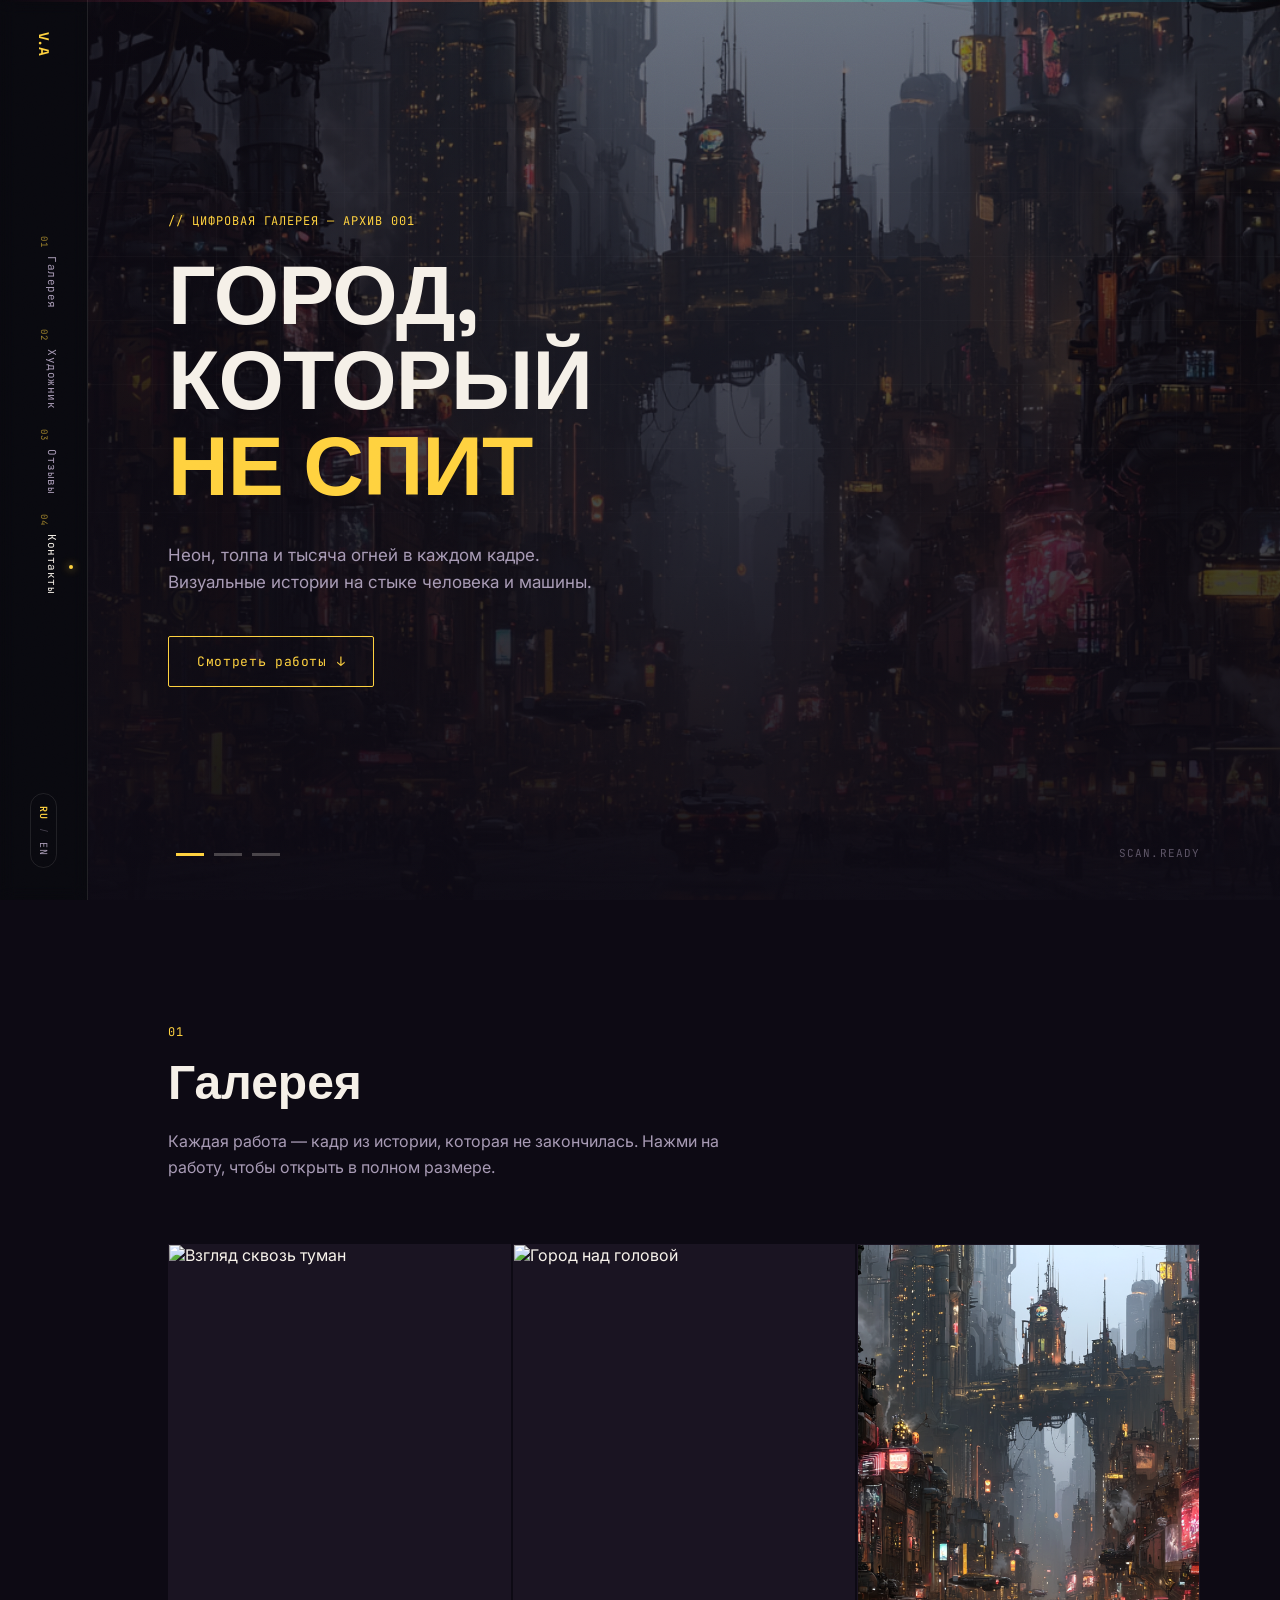
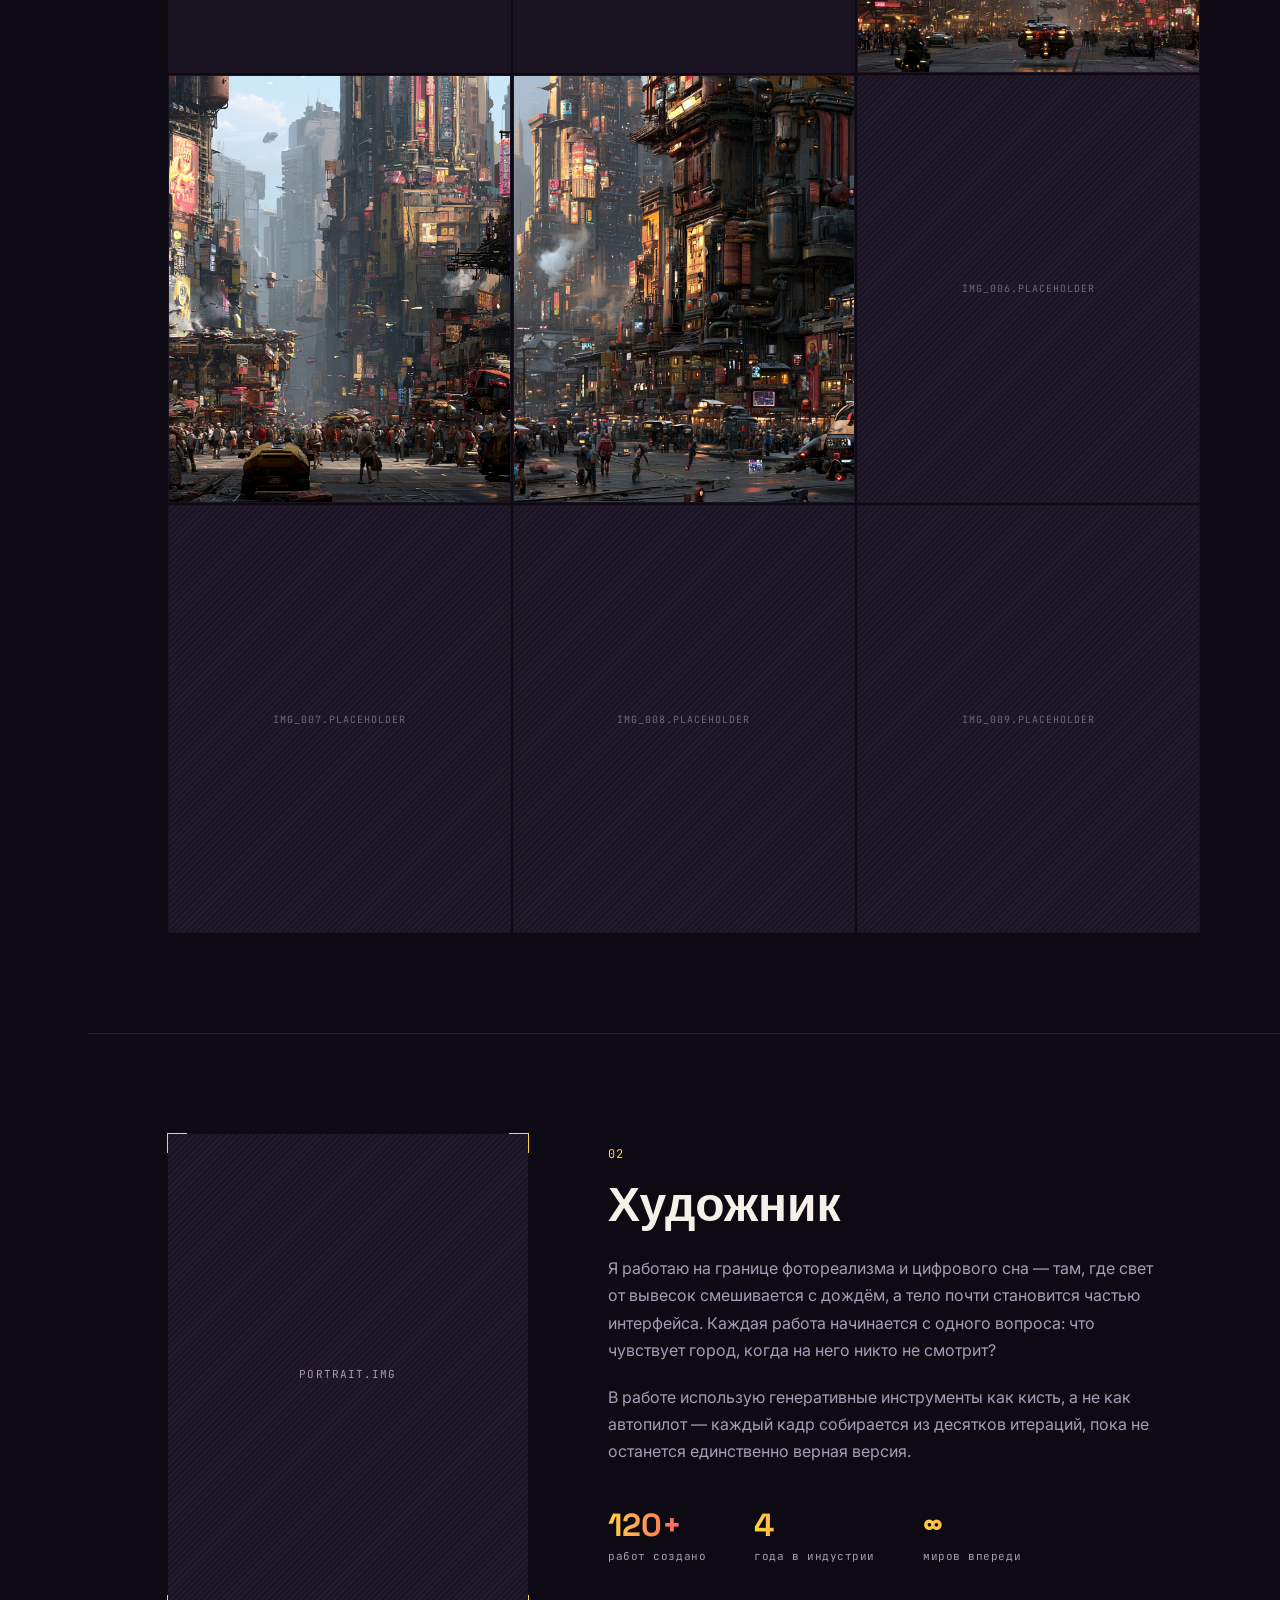
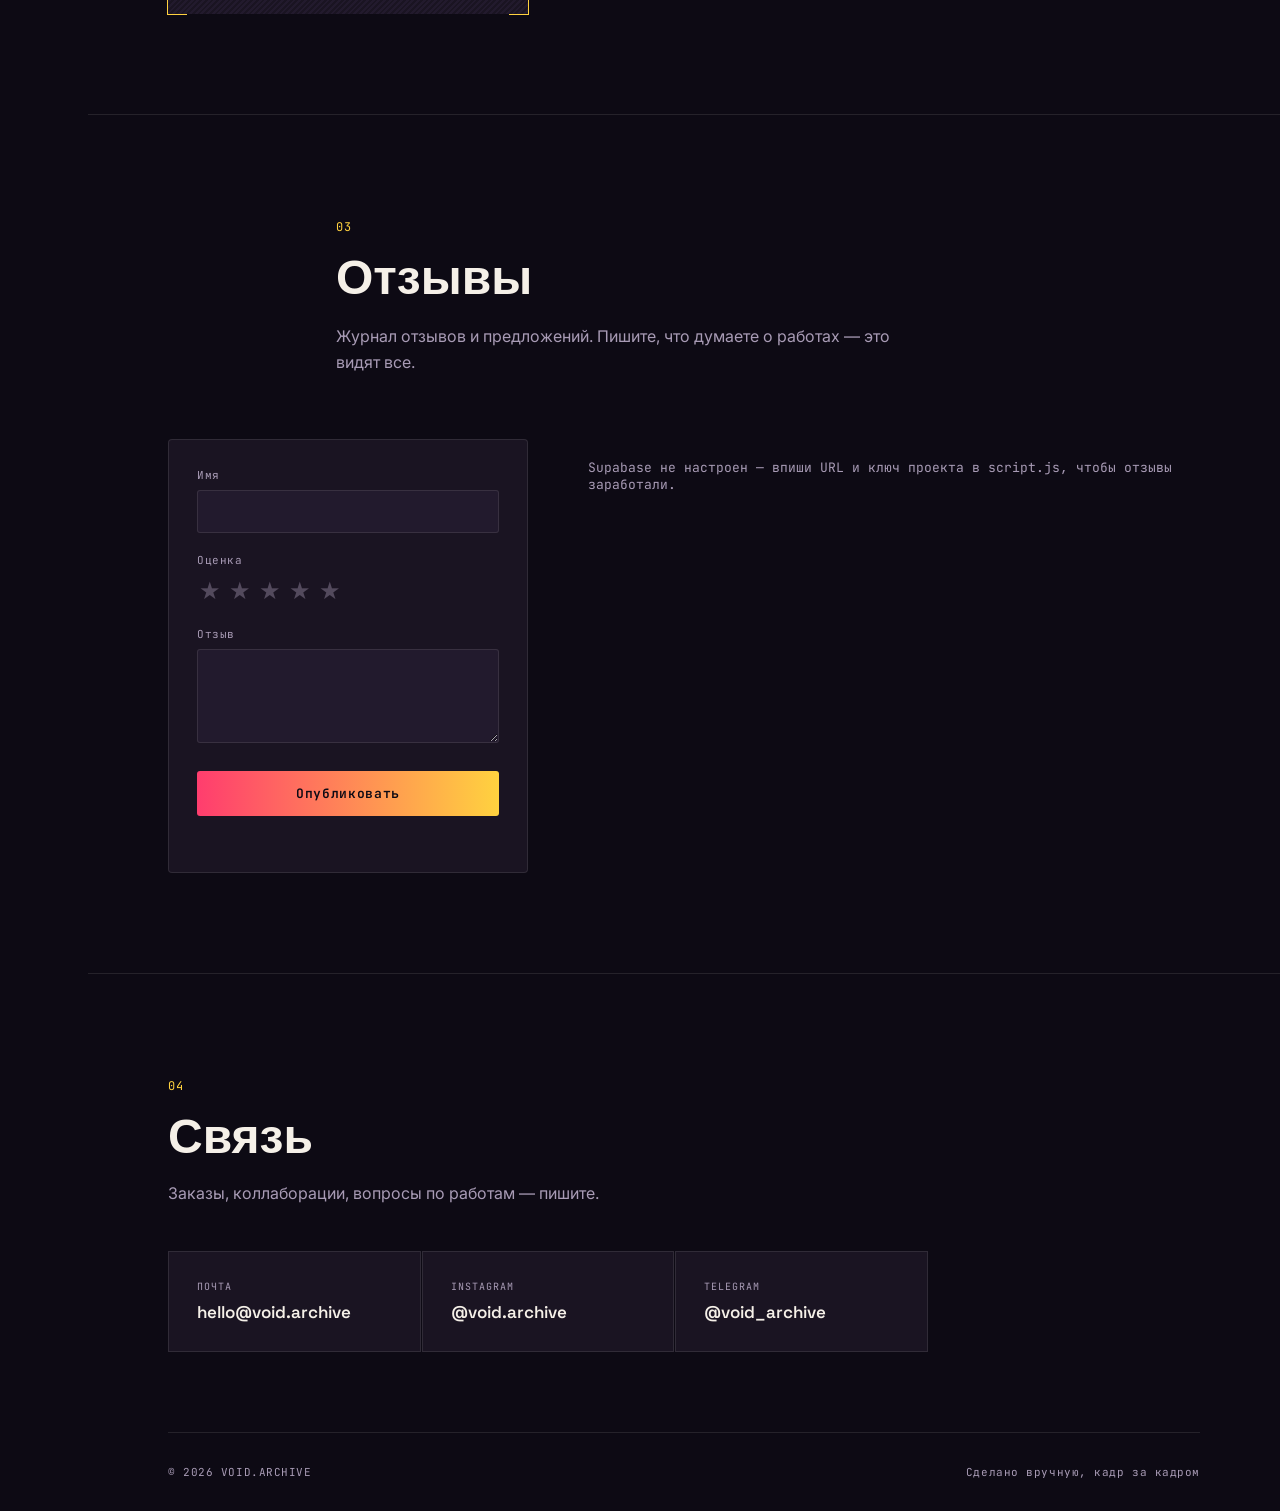
==== index.html @ d9ba0850 "Add files via upload" ====
<!DOCTYPE html>
<html lang="ru">
<head>
<meta charset="UTF-8">
<meta name="viewport" content="width=device-width, initial-scale=1.0">
<title>VOID.ARCHIVE — Цифровая галерея</title>
<link rel="preconnect" href="https://fonts.googleapis.com">
<link rel="preconnect" href="https://fonts.gstatic.com" crossorigin>
<link href="https://fonts.googleapis.com/css2?family=Space+Grotesk:wght@400;500;600;700&family=Inter:wght@400;500&family=JetBrains+Mono:wght@400;500&display=swap" rel="stylesheet">
<link rel="stylesheet" href="style.css">
</head>
<body>

<div class="grain"></div>
<div class="scanline"></div>

<!-- side nav -->
<nav class="side-nav">
  <div class="side-nav__brand">V.A</div>
  <ul class="side-nav__links">
    <li><a href="#gallery" class="active" data-label="01" data-i18n="nav.gallery">Галерея</a></li>
    <li><a href="#about" data-label="02" data-i18n="nav.about">Художник</a></li>
    <li><a href="#reviews" data-label="03" data-i18n="nav.reviews">Отзывы</a></li>
    <li><a href="#contact" data-label="04" data-i18n="nav.contact">Контакты</a></li>
  </ul>
  <button class="lang-switch" id="langSwitch" aria-label="Switch language">
    <span class="lang-switch__opt active" data-lang="ru">RU</span>
    <span class="lang-switch__sep">/</span>
    <span class="lang-switch__opt" data-lang="en">EN</span>
  </button>
</nav>

<!-- HERO -->
<header class="hero" id="top">
  <div class="hero__bg" id="heroBg"></div>
  <div class="hero__grid"></div>
  <div class="hero__content">
    <p class="hero__eyebrow" data-i18n="hero.eyebrow">// ЦИФРОВАЯ ГАЛЕРЕЯ — АРХИВ 001</p>
    <h1 class="hero__title">
      <span data-i18n="hero.title1">ГОРОД,</span>
      <span data-i18n="hero.title2">КОТОРЫЙ</span>
      <span class="accent" data-i18n="hero.title3">НЕ СПИТ</span>
    </h1>
    <p class="hero__sub" data-i18n="hero.sub">Неон, толпа и тысяча огней в каждом кадре.<br>Визуальные истории на стыке человека и машины.</p>
    <a href="#gallery" class="hero__cta"><span data-i18n="hero.cta">Смотреть работы</span> <span class="hero__cta-arrow">↓</span></a>
  </div>
  <div class="hero__dots" id="heroDots"></div>
  <div class="hero__tag">SCAN.READY</div>
</header>

<!-- GALLERY -->
<section class="gallery" id="gallery">
  <div class="section-head">
    <span class="section-head__num">01</span>
    <h2 class="section-head__title" data-i18n="gallery.title">Галерея</h2>
    <p class="section-head__desc" data-i18n="gallery.desc">Каждая работа — кадр из истории, которая не закончилась. Наведи курсор, чтобы считать данные.</p>
  </div>

  <div class="gallery__grid" id="galleryGrid">
    <!-- generated by JS -->
  </div>
</section>

<!-- ABOUT -->
<section class="about" id="about">
  <div class="about__visual">
    <div class="about__frame">
      <div class="about__frame-corner tl"></div>
      <div class="about__frame-corner tr"></div>
      <div class="about__frame-corner bl"></div>
      <div class="about__frame-corner br"></div>
      <img class="about__photo" id="aboutPhoto" src="images/artist.png" alt="Портрет художника" onerror="this.style.display='none'; document.getElementById('aboutPlaceholder').style.display='flex';">
      <div class="about__placeholder" id="aboutPlaceholder">PORTRAIT.IMG</div>
    </div>
  </div>
  <div class="about__content">
    <span class="section-head__num">02</span>
    <h2 class="section-head__title" data-i18n="about.title">Художник</h2>
    <p class="about__text" data-i18n="about.text1">
      Я работаю на границе фотореализма и цифрового сна — там, где свет от вывесок смешивается с дождём,
      а тело почти становится частью интерфейса. Каждая работа начинается с одного вопроса:
      что чувствует город, когда на него никто не смотрит?
    </p>
    <p class="about__text" data-i18n="about.text2">
      В работе использую генеративные инструменты как кисть, а не как автопилот — каждый кадр
      собирается из десятков итераций, пока не останется единственно верная версия.
    </p>
    <div class="about__stats">
      <div class="about__stat">
        <span class="about__stat-num">120+</span>
        <span class="about__stat-label" data-i18n="about.stat1">работ создано</span>
      </div>
      <div class="about__stat">
        <span class="about__stat-num">4</span>
        <span class="about__stat-label" data-i18n="about.stat2">года в индустрии</span>
      </div>
      <div class="about__stat">
        <span class="about__stat-num">∞</span>
        <span class="about__stat-label" data-i18n="about.stat3">миров впереди</span>
      </div>
    </div>
  </div>
</section>

<!-- REVIEWS -->
<section class="reviews" id="reviews">
  <div class="section-head">
    <span class="section-head__num">03</span>
    <h2 class="section-head__title" data-i18n="reviews.title">Отзывы</h2>
    <p class="section-head__desc" data-i18n="reviews.desc">Журнал отзывов и предложений. Пишите, что думаете о работах — это видят все.</p>
  </div>

  <div class="reviews__layout">
    <form class="review-form" id="reviewForm">
      <label class="review-form__label" data-i18n="reviews.nameLabel">Имя</label>
      <input class="review-form__input" type="text" id="reviewName" maxlength="40" required>

      <label class="review-form__label" data-i18n="reviews.ratingLabel">Оценка</label>
      <div class="star-input" id="starInput">
        <button type="button" class="star" data-value="1">★</button>
        <button type="button" class="star" data-value="2">★</button>
        <button type="button" class="star" data-value="3">★</button>
        <button type="button" class="star" data-value="4">★</button>
        <button type="button" class="star" data-value="5">★</button>
      </div>

      <label class="review-form__label" data-i18n="reviews.textLabel">Отзыв</label>
      <textarea class="review-form__input review-form__textarea" id="reviewText" maxlength="500" rows="4" required></textarea>

      <button type="submit" class="review-form__submit" data-i18n="reviews.submit">Опубликовать</button>
      <p class="review-form__status" id="reviewStatus"></p>
    </form>

    <div class="reviews__list" id="reviewsList">
      <p class="reviews__loading" id="reviewsLoading" data-i18n="reviews.loading">Загрузка отзывов...</p>
    </div>
  </div>
</section>

<!-- CONTACT -->
<section class="contact" id="contact">
  <div class="contact__inner">
    <span class="section-head__num">04</span>
    <h2 class="section-head__title" data-i18n="contact.title">Связь</h2>
    <p class="contact__text" data-i18n="contact.desc">Заказы, коллаборации, вопросы по работам — пишите.</p>

    <div class="contact__grid">
      <a href="mailto:hello@void.archive" class="contact__card">
        <span class="contact__card-label" data-i18n="contact.email">Почта</span>
        <span class="contact__card-value">hello@void.archive</span>
      </a>
      <a href="https://instagram.com" target="_blank" class="contact__card">
        <span class="contact__card-label">Instagram</span>
        <span class="contact__card-value">@void.archive</span>
      </a>
      <a href="https://t.me" target="_blank" class="contact__card">
        <span class="contact__card-label">Telegram</span>
        <span class="contact__card-value">@void_archive</span>
      </a>
    </div>
  </div>
  <footer class="footer">
    <span>© 2026 VOID.ARCHIVE</span>
    <span data-i18n="footer.made">Сделано вручную, кадр за кадром</span>
  </footer>
</section>

<script src="https://cdn.jsdelivr.net/npm/@supabase/supabase-js@2/dist/umd/supabase.min.js"></script>
<script src="script.js"></script>
</body>
</html>
---- style.css ----
/* ===== TOKENS ===== */
:root {
  --bg: #0d0a14;
  --surface: #1a1422;
  --surface-2: #221a2d;
  --text: #f5f0e8;
  --text-dim: #a89bb5;
  --accent: #ffd23f;
  --accent-2: #ff3d6e;
  --accent-3: #00e5ff;
  --border: rgba(245, 240, 232, 0.1);
  --font-display: 'Space Grotesk', sans-serif;
  --font-body: 'Inter', sans-serif;
  --font-mono: 'JetBrains Mono', monospace;
}

* { margin: 0; padding: 0; box-sizing: border-box; }

html { scroll-behavior: smooth; }

body {
  background: var(--bg);
  color: var(--text);
  font-family: var(--font-body);
  overflow-x: hidden;
  -webkit-font-smoothing: antialiased;
}

a { color: inherit; text-decoration: none; }

::selection { background: var(--accent); color: var(--bg); }

/* ===== ATMOSPHERE ===== */
.grain {
  position: fixed; inset: 0; pointer-events: none; z-index: 100;
  opacity: 0.04; mix-blend-mode: overlay;
  background-image: url("data:image/svg+xml,%3Csvg xmlns='http://www.w3.org/2000/svg' width='100' height='100'%3E%3Cfilter id='n'%3E%3CfeTurbulence type='fractalNoise' baseFrequency='0.9' numOctaves='2' stitchTiles='stitch'/%3E%3C/filter%3E%3Crect width='100%25' height='100%25' filter='url(%23n)'/%3E%3C/svg%3E");
}

.scanline {
  position: fixed; top: 0; left: 0; width: 100%; height: 2px;
  background: linear-gradient(90deg, transparent, var(--accent-2), var(--accent), var(--accent-3), transparent);
  opacity: 0.3; z-index: 99; pointer-events: none;
  animation: scan 8s linear infinite;
}
@keyframes scan {
  0% { top: -2px; }
  100% { top: 100%; }
}

@media (prefers-reduced-motion: reduce) {
  .scanline { display: none; }
  html { scroll-behavior: auto; }
  * { animation-duration: 0.01ms !important; transition-duration: 0.01ms !important; }
}

/* ===== SIDE NAV ===== */
.side-nav {
  position: fixed; top: 0; left: 0; height: 100vh; width: 88px;
  display: flex; flex-direction: column; align-items: center;
  justify-content: space-between; padding: 32px 0;
  z-index: 50; border-right: 1px solid var(--border);
  background: rgba(8, 9, 12, 0.6); backdrop-filter: blur(8px);
}

.side-nav__brand {
  font-family: var(--font-display); font-weight: 700; font-size: 14px;
  letter-spacing: 0.1em; color: var(--accent);
  writing-mode: vertical-rl;
}

.side-nav__links {
  list-style: none; display: flex; flex-direction: column; gap: 40px;
}

.side-nav__links a {
  display: block; font-family: var(--font-mono); font-size: 11px;
  letter-spacing: 0.05em; color: var(--text-dim);
  writing-mode: vertical-rl; text-orientation: mixed;
  position: relative; padding-left: 16px;
  transition: color 0.3s ease;
}

.side-nav__links a::before {
  content: attr(data-label);
  position: absolute; top: -20px; left: 50%; transform: translateX(-50%);
  font-size: 9px; color: var(--accent); opacity: 0.6;
}

.side-nav__links a:hover,
.side-nav__links a.active {
  color: var(--text);
}

.side-nav__links a.active::after {
  content: ''; position: absolute; right: -14px; top: 50%;
  width: 4px; height: 4px; border-radius: 50%;
  background: var(--accent); box-shadow: 0 0 8px var(--accent);
}

.lang-switch {
  display: flex; align-items: center; gap: 6px;
  background: none; border: 1px solid var(--border); border-radius: 20px;
  padding: 8px 4px; cursor: pointer;
  writing-mode: vertical-rl;
}

.lang-switch__opt {
  font-family: var(--font-mono); font-size: 10px; letter-spacing: 0.05em;
  color: var(--text-dim); padding: 4px 2px; transition: color 0.3s ease;
}

.lang-switch__opt.active { color: var(--accent); font-weight: 600; }

.lang-switch__sep { color: var(--text-dim); opacity: 0.4; font-size: 10px; }

@media (max-width: 768px) {
  .lang-switch {
    position: fixed; top: 16px; right: 16px; z-index: 60;
    writing-mode: horizontal-tb; background: rgba(13,10,20,0.8); backdrop-filter: blur(8px);
    padding: 8px 12px;
  }
}

@media (max-width: 768px) {
  .side-nav { display: none; }
}

/* ===== HERO ===== */
.hero {
  position: relative; min-height: 100vh; margin-left: 88px;
  display: flex; align-items: center; padding: 0 80px;
  overflow: hidden;
}

.hero__bg {
  position: absolute; inset: 0; z-index: -2;
  overflow: hidden;
}

.hero__slide {
  position: absolute; inset: 0;
  background-size: cover; background-position: center;
  opacity: 0; transition: opacity 1.8s ease;
}

.hero__slide.active { opacity: 1; }

.hero__bg::after {
  content: '';
  position: absolute; inset: 0;
  background:
    linear-gradient(180deg, rgba(13,10,20,0.55) 0%, rgba(13,10,20,0.75) 55%, rgba(13,10,20,0.96) 100%),
    linear-gradient(90deg, rgba(13,10,20,0.5) 0%, transparent 45%);
  z-index: 1;
}

.hero__grid {
  position: absolute; inset: 0; z-index: -1; opacity: 0.4;
  background-image:
    linear-gradient(var(--border) 1px, transparent 1px),
    linear-gradient(90deg, var(--border) 1px, transparent 1px);
  background-size: 64px 64px;
  mask-image: linear-gradient(to bottom, transparent, rgba(0,0,0,0.6) 30%, transparent 80%);
}

.hero__content { max-width: 720px; }

.hero__eyebrow {
  font-family: var(--font-mono); font-size: 12px; color: var(--accent);
  letter-spacing: 0.08em; margin-bottom: 24px;
}

.hero__title {
  font-family: var(--font-display); font-weight: 700;
  font-size: clamp(42px, 7vw, 84px); line-height: 1.02;
  letter-spacing: -0.01em; display: flex; flex-direction: column;
  margin-bottom: 32px;
}

.hero__title .accent { color: var(--accent); }

.hero__sub {
  font-size: 17px; color: var(--text-dim); line-height: 1.6;
  margin-bottom: 40px; max-width: 480px;
}

.hero__cta {
  display: inline-flex; align-items: center; gap: 10px;
  font-family: var(--font-mono); font-size: 13px; letter-spacing: 0.05em;
  padding: 16px 28px; border: 1px solid var(--accent); color: var(--accent);
  border-radius: 2px; transition: all 0.35s ease; position: relative; z-index: 5;
}

.hero__cta:hover {
  background: linear-gradient(90deg, var(--accent-2), var(--accent));
  color: var(--bg); border-color: transparent;
  box-shadow: 0 4px 24px rgba(255, 61, 110, 0.35);
}

.hero__cta-arrow { transition: transform 0.3s ease; }
.hero__cta:hover .hero__cta-arrow { transform: translateY(3px); }

.hero__tag {
  position: absolute; bottom: 40px; right: 80px;
  font-family: var(--font-mono); font-size: 11px; color: var(--text-dim);
  letter-spacing: 0.1em; opacity: 0.5;
}

.hero__dots {
  position: absolute; bottom: 44px; left: 88px; z-index: 5;
  display: flex; gap: 10px;
}

.hero__dot {
  width: 28px; height: 3px; background: rgba(245,240,232,0.25);
  border: none; cursor: pointer; transition: background 0.3s ease;
  padding: 0;
}

.hero__dot.active { background: var(--accent); }

@media (max-width: 768px) {
  .hero__dots { left: 24px; }
}

@media (max-width: 768px) {
  .hero { margin-left: 0; padding: 0 24px; }
  .hero__tag { right: 24px; }
}

/* ===== SECTION HEAD (shared) ===== */
.section-head {
  margin-left: 88px; padding: 0 80px; max-width: 760px;
  margin-bottom: 64px;
}

.section-head__num {
  font-family: var(--font-mono); font-size: 12px; color: var(--accent);
  letter-spacing: 0.1em;
}

.section-head__title {
  font-family: var(--font-display); font-weight: 600;
  font-size: clamp(32px, 4vw, 48px); margin: 12px 0 16px;
}

.section-head__desc {
  color: var(--text-dim); font-size: 16px; line-height: 1.6;
}

@media (max-width: 768px) {
  .section-head { margin-left: 0; padding: 0 24px; }
}

/* ===== GALLERY ===== */
.gallery { padding: 120px 0 100px; }

.gallery__grid {
  margin-left: 88px; padding: 0 80px;
  display: grid; grid-template-columns: repeat(3, 1fr); gap: 2px;
}

@media (max-width: 1024px) {
  .gallery__grid { grid-template-columns: repeat(2, 1fr); }
}
@media (max-width: 768px) {
  .gallery__grid { margin-left: 0; padding: 0 24px; grid-template-columns: 1fr; }
}

.work {
  position: relative; aspect-ratio: 4/5; overflow: hidden;
  background: var(--surface); cursor: pointer;
  border: 1px solid transparent;
  transition: border-color 0.4s ease;
}

.work:hover {
  border-color: var(--accent-2);
  box-shadow: 0 0 32px rgba(255, 61, 110, 0.18);
}

.work__img {
  position: absolute; inset: 0; width: 100%; height: 100%;
  object-fit: cover; display: block;
  filter: saturate(0.95) contrast(1.03);
  transition: transform 0.6s ease, filter 0.4s ease;
}

.work:hover .work__img {
  transform: scale(1.04);
  filter: saturate(1.05) contrast(1.05);
}

.work__placeholder {
  position: absolute; inset: 0;
  display: flex; flex-direction: column; align-items: center; justify-content: center;
  gap: 12px;
  background:
    repeating-linear-gradient(135deg, var(--surface) 0 2px, var(--surface-2) 2px 4px);
}

.work__placeholder-icon {
  font-family: var(--font-mono); font-size: 10px; color: var(--text-dim);
  letter-spacing: 0.1em; opacity: 0.6;
}

.work__info {
  position: absolute; left: 0; right: 0; bottom: 0; padding: 20px;
  background: linear-gradient(to top, rgba(8,9,12,0.92), transparent);
  transform: translateY(8px); opacity: 0;
  transition: all 0.4s ease;
}

.work:hover .work__info { transform: translateY(0); opacity: 1; }

.work__title {
  font-family: var(--font-display); font-weight: 600; font-size: 16px;
  margin-bottom: 4px;
}

.work__meta {
  font-family: var(--font-mono); font-size: 10px; color: var(--accent);
  letter-spacing: 0.05em;
}

.work__scan {
  position: absolute; top: 0; left: 0; right: 0; height: 1px;
  background: var(--accent-3); box-shadow: 0 0 12px var(--accent-3);
  transform: translateY(-100%); opacity: 0;
  transition: none;
}

.work:hover .work__scan {
  animation: scanWork 1.4s ease-in-out;
}

@keyframes scanWork {
  0% { transform: translateY(0); opacity: 1; }
  100% { transform: translateY(420px); opacity: 0; }
}

.work__coord {
  position: absolute; top: 14px; right: 14px;
  font-family: var(--font-mono); font-size: 9px; color: var(--text-dim);
  opacity: 0; transition: opacity 0.4s ease; letter-spacing: 0.05em;
}

.work:hover .work__coord { opacity: 0.85; color: var(--accent-3); }

/* ===== ABOUT ===== */
.about {
  margin-left: 88px; padding: 100px 80px;
  display: grid; grid-template-columns: 360px 1fr; gap: 80px;
  align-items: start; border-top: 1px solid var(--border);
}

@media (max-width: 1024px) {
  .about { grid-template-columns: 1fr; gap: 48px; }
}
@media (max-width: 768px) {
  .about { margin-left: 0; padding: 80px 24px; }
}

.about__frame {
  position: relative; aspect-ratio: 3/4;
  background: var(--surface);
}

.about__photo {
  position: absolute; inset: 0; width: 100%; height: 100%;
  object-fit: cover; display: block;
  filter: saturate(1.02) contrast(1.02);
}

.about__placeholder {
  position: absolute; inset: 0;
  display: flex; align-items: center; justify-content: center;
  font-family: var(--font-mono); font-size: 11px; color: var(--text-dim);
  letter-spacing: 0.1em;
  background: repeating-linear-gradient(135deg, var(--surface) 0 2px, var(--surface-2) 2px 4px);
}

.about__frame-corner {
  position: absolute; width: 20px; height: 20px;
  border: 1px solid var(--accent);
}
.about__frame-corner.tl { top: -1px; left: -1px; border-width: 1px 0 0 1px; }
.about__frame-corner.tr { top: -1px; right: -1px; border-width: 1px 1px 0 0; }
.about__frame-corner.bl { bottom: -1px; left: -1px; border-width: 0 0 1px 1px; }
.about__frame-corner.br { bottom: -1px; right: -1px; border-width: 0 1px 1px 0; }

.about__content { padding-top: 8px; }

.about__text {
  color: var(--text-dim); font-size: 16px; line-height: 1.7;
  margin: 20px 0; max-width: 560px;
}

.about__stats {
  display: flex; gap: 48px; margin-top: 40px; flex-wrap: wrap;
}

.about__stat { display: flex; flex-direction: column; gap: 4px; }

.about__stat-num {
  font-family: var(--font-display); font-weight: 700; font-size: 32px;
  background: linear-gradient(90deg, var(--accent), var(--accent-2));
  -webkit-background-clip: text; background-clip: text; color: transparent;
}

.about__stat-label {
  font-family: var(--font-mono); font-size: 11px; color: var(--text-dim);
  letter-spacing: 0.05em;
}

/* ===== REVIEWS ===== */
.reviews {
  margin-left: 88px; padding: 100px 80px;
  border-top: 1px solid var(--border);
}

@media (max-width: 768px) {
  .reviews { margin-left: 0; padding: 80px 24px; }
}

.reviews__layout {
  display: grid; grid-template-columns: 360px 1fr; gap: 60px;
  align-items: start;
}

@media (max-width: 1024px) {
  .reviews__layout { grid-template-columns: 1fr; gap: 40px; }
}

/* form */
.review-form {
  display: flex; flex-direction: column; gap: 8px;
  background: var(--surface); padding: 28px;
  border: 1px solid var(--border); border-radius: 4px;
}

.review-form__label {
  font-family: var(--font-mono); font-size: 11px; color: var(--text-dim);
  letter-spacing: 0.05em; margin-top: 12px;
}

.review-form__label:first-child { margin-top: 0; }

.review-form__input {
  background: var(--surface-2); border: 1px solid var(--border);
  color: var(--text); font-family: var(--font-body); font-size: 14px;
  padding: 12px 14px; border-radius: 3px; outline: none;
  transition: border-color 0.3s ease;
}

.review-form__input:focus { border-color: var(--accent); }

.review-form__textarea { resize: vertical; min-height: 90px; }

.star-input { display: flex; gap: 4px; }

.star {
  background: none; border: none; cursor: pointer;
  font-size: 24px; color: var(--text-dim); opacity: 0.4;
  transition: all 0.2s ease; padding: 2px;
}

.star.filled { color: var(--accent); opacity: 1; }
.star:hover { transform: scale(1.15); }

.review-form__submit {
  margin-top: 20px; padding: 14px 24px;
  background: linear-gradient(90deg, var(--accent-2), var(--accent));
  color: var(--bg); border: none; border-radius: 3px;
  font-family: var(--font-mono); font-size: 13px; letter-spacing: 0.05em;
  font-weight: 600; cursor: pointer; transition: opacity 0.3s ease;
}

.review-form__submit:hover { opacity: 0.88; }
.review-form__submit:disabled { opacity: 0.5; cursor: not-allowed; }

.review-form__status {
  font-family: var(--font-mono); font-size: 12px; color: var(--accent-3);
  min-height: 16px; margin-top: 4px;
}

/* list */
.reviews__list {
  display: flex; flex-direction: column; gap: 1px;
  max-height: 560px; overflow-y: auto;
}

.reviews__loading, .reviews__empty {
  font-family: var(--font-mono); font-size: 13px; color: var(--text-dim);
  padding: 20px 0;
}

.review-card {
  background: var(--surface); padding: 20px 24px;
  border: 1px solid var(--border); border-radius: 3px;
  margin-bottom: 12px;
}

.review-card__head {
  display: flex; justify-content: space-between; align-items: baseline;
  margin-bottom: 8px; gap: 12px; flex-wrap: wrap;
}

.review-card__name {
  font-family: var(--font-display); font-weight: 600; font-size: 15px;
}

.review-card__stars { color: var(--accent); font-size: 13px; letter-spacing: 1px; }

.review-card__date {
  font-family: var(--font-mono); font-size: 10px; color: var(--text-dim);
}

.review-card__text {
  color: var(--text-dim); font-size: 14px; line-height: 1.6;
}

/* ===== CONTACT ===== */
.contact {
  margin-left: 88px; padding: 100px 80px 0;
  border-top: 1px solid var(--border);
}

@media (max-width: 768px) {
  .contact { margin-left: 0; padding: 80px 24px 0; }
}

.contact__inner { max-width: 760px; }

.contact__text {
  color: var(--text-dim); font-size: 16px; margin: 16px 0 48px;
}

.contact__grid {
  display: grid; grid-template-columns: repeat(3, 1fr); gap: 1px;
  margin-bottom: 80px;
}

@media (max-width: 768px) {
  .contact__grid { grid-template-columns: 1fr; }
}

.contact__card {
  background: var(--surface); padding: 28px;
  display: flex; flex-direction: column; gap: 8px;
  border: 1px solid var(--border);
  transition: all 0.3s ease;
}

.contact__card:hover {
  background: var(--surface-2); border-color: var(--accent);
}

.contact__card-label {
  font-family: var(--font-mono); font-size: 10px; color: var(--text-dim);
  letter-spacing: 0.1em; text-transform: uppercase;
}

.contact__card-value {
  font-family: var(--font-display); font-weight: 600; font-size: 17px;
}

.footer {
  display: flex; justify-content: space-between; padding: 32px 0;
  border-top: 1px solid var(--border);
  font-family: var(--font-mono); font-size: 11px; color: var(--text-dim);
  letter-spacing: 0.05em;
}

@media (max-width: 768px) {
  .footer { flex-direction: column; gap: 8px; }
}

.work[role="button"] { cursor: zoom-in; }
.work[role="button"]:focus-visible { outline: 2px solid var(--accent-3); outline-offset: 3px; }

/* ===== LIGHTBOX ===== */
.lightbox {
  position: fixed; inset: 0; z-index: 200;
  background: rgba(8, 6, 12, 0.96);
  display: flex; align-items: center; justify-content: center;
  opacity: 0; visibility: hidden;
  transition: opacity 0.3s ease;
}

.lightbox.open { opacity: 1; visibility: visible; }

.lightbox__stage {
  max-width: 88vw; max-height: 86vh;
  display: flex; flex-direction: column; align-items: center; gap: 16px;
}

.lightbox__img {
  max-width: 88vw; max-height: 76vh; object-fit: contain;
  border: 1px solid var(--border);
  box-shadow: 0 20px 60px rgba(0,0,0,0.5);
}

.lightbox__caption {
  display: flex; flex-direction: column; align-items: center; gap: 4px;
  text-align: center;
}

.lightbox__title {
  font-family: var(--font-display); font-weight: 600; font-size: 17px; color: var(--text);
}

.lightbox__meta {
  font-family: var(--font-mono); font-size: 11px; color: var(--accent);
  letter-spacing: 0.05em;
}

.lightbox__close {
  position: absolute; top: 24px; right: 28px;
  background: none; border: 1px solid var(--border); color: var(--text);
  width: 40px; height: 40px; border-radius: 50%; font-size: 16px;
  cursor: pointer; transition: all 0.3s ease; z-index: 5;
}

.lightbox__close:hover { border-color: var(--accent-2); color: var(--accent-2); }

.lightbox__nav {
  position: absolute; top: 50%; transform: translateY(-50%);
  background: none; border: 1px solid var(--border); color: var(--text);
  width: 48px; height: 48px; border-radius: 50%; font-size: 18px;
  cursor: pointer; transition: all 0.3s ease; z-index: 5;
}

.lightbox__nav:hover { border-color: var(--accent); color: var(--accent); }
.lightbox__nav--prev { left: 24px; }
.lightbox__nav--next { right: 24px; }

@media (max-width: 768px) {
  .lightbox__close { top: 14px; right: 14px; width: 36px; height: 36px; }
  .lightbox__nav { width: 40px; height: 40px; }
  .lightbox__nav--prev { left: 8px; }
  .lightbox__nav--next { right: 8px; }
}

/* focus visibility */
a:focus-visible {
  outline: 2px solid var(--accent); outline-offset: 2px;
}
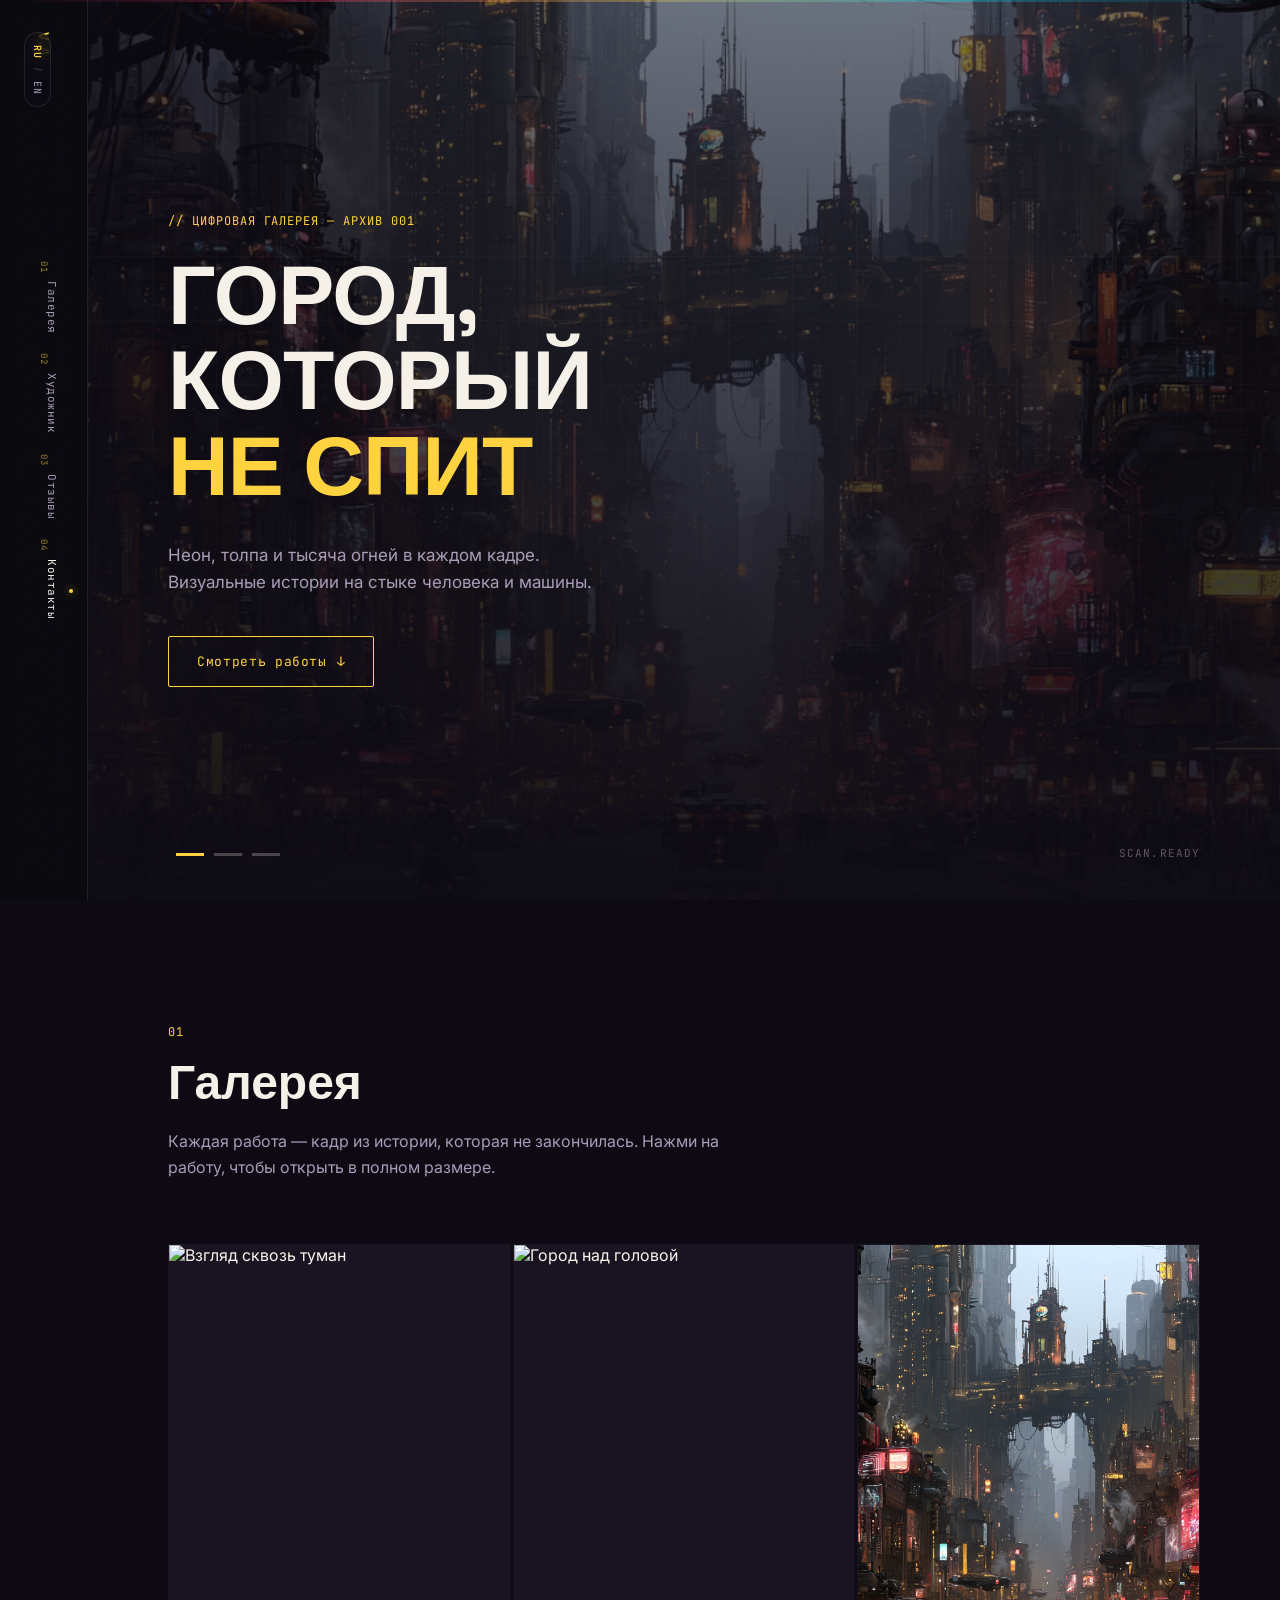
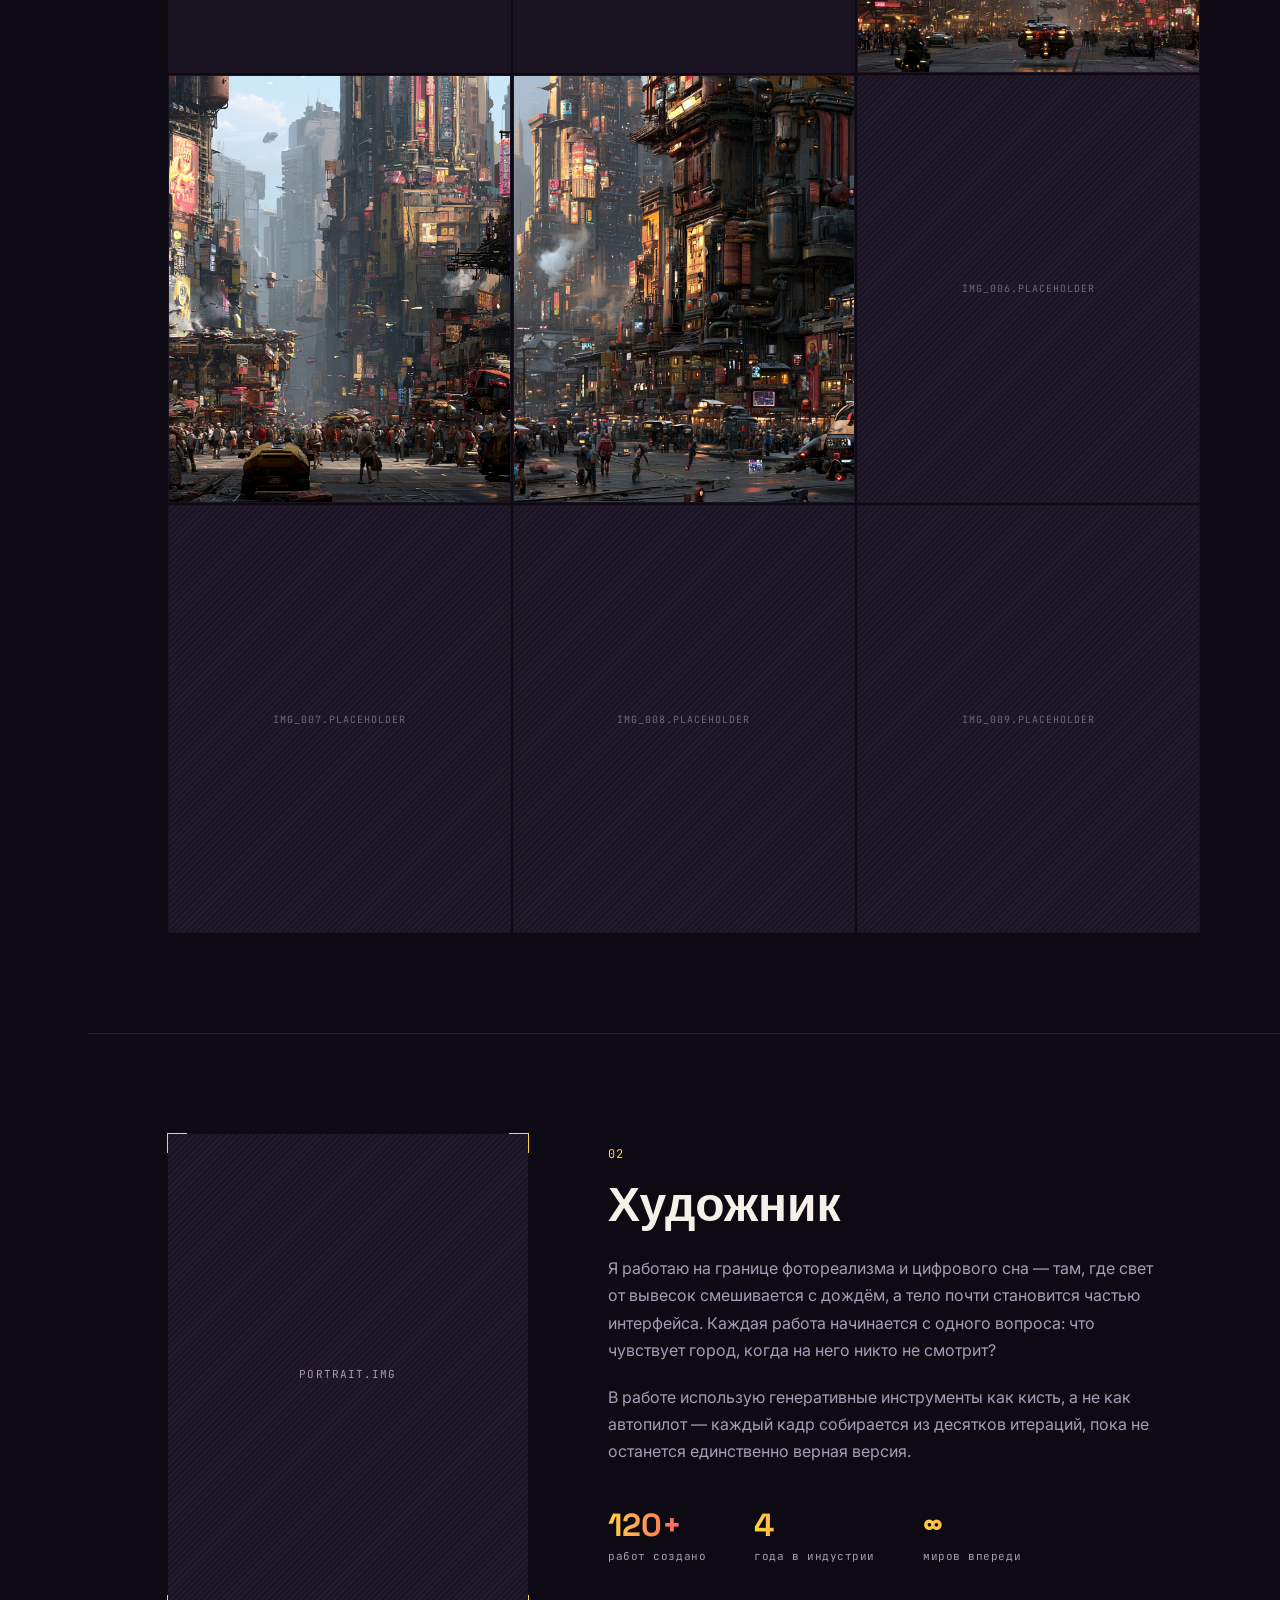
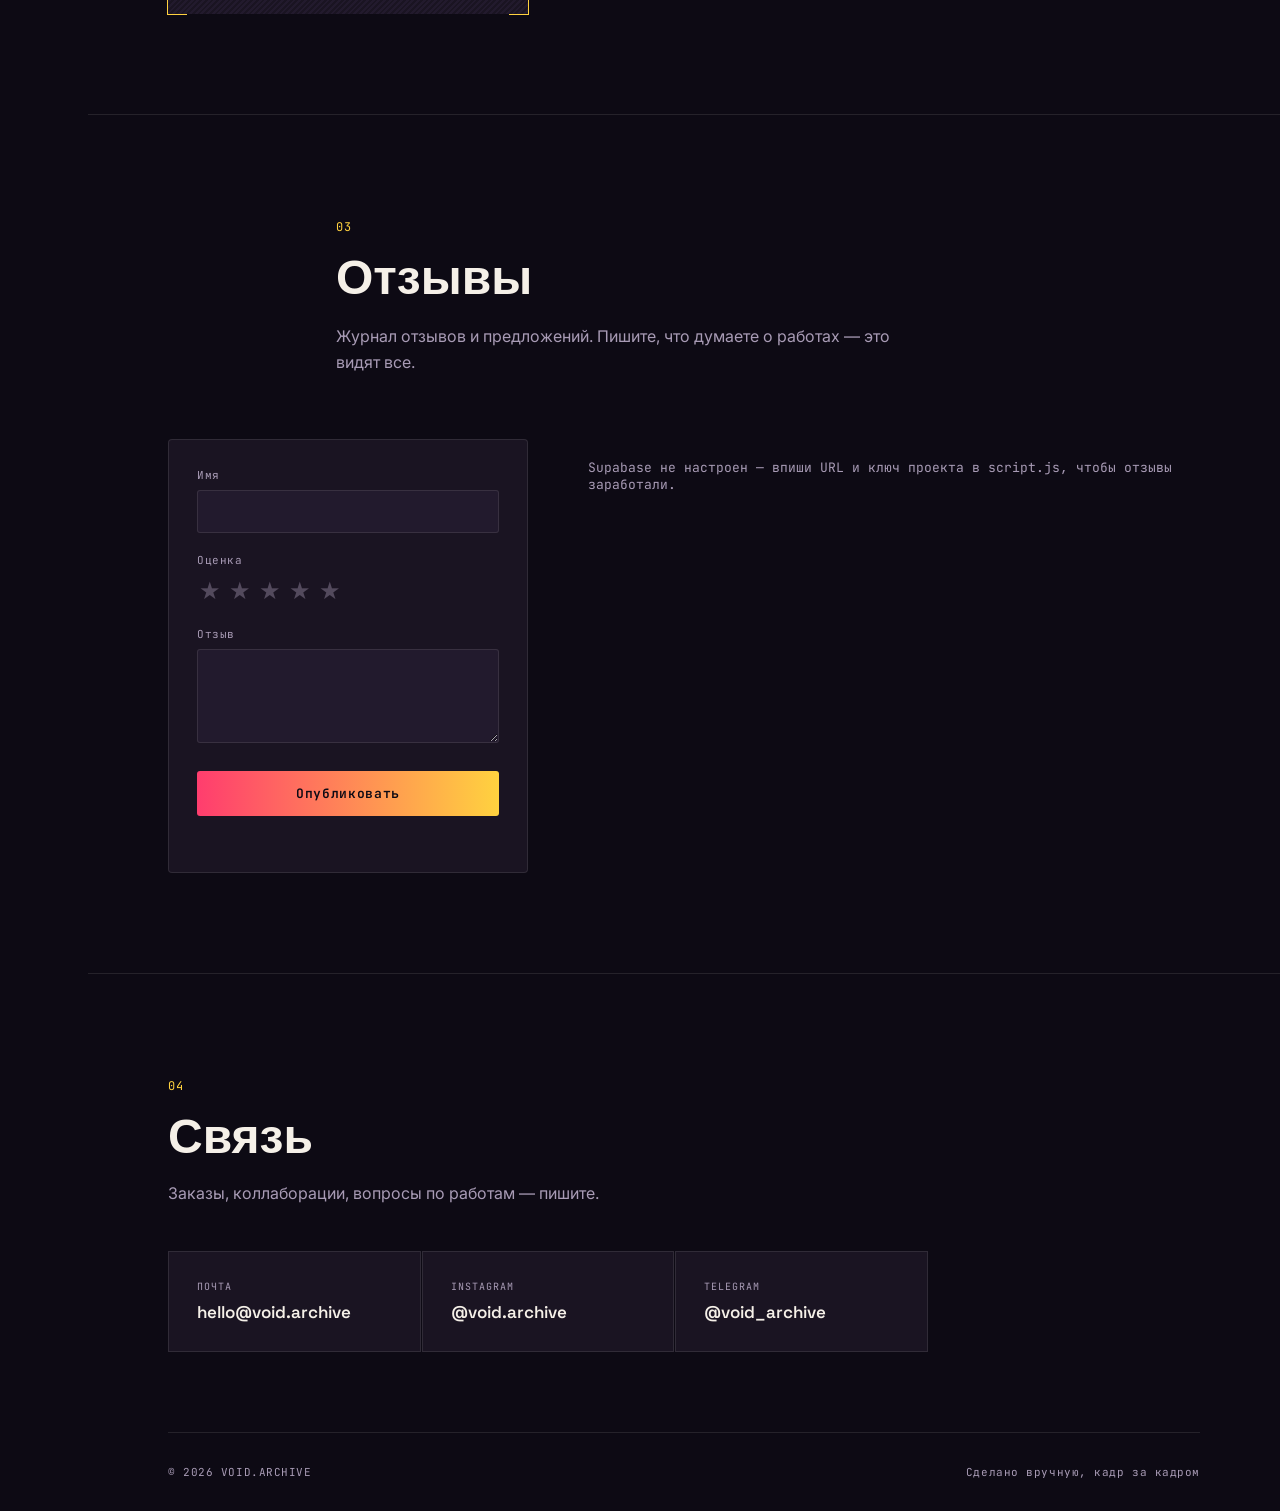
==== commit b5931953: "Add files via upload" ====
--- a/index.html
+++ b/index.html
@@ -14,6 +14,13 @@
 <div class="grain"></div>
 <div class="scanline"></div>
 
+<!-- language switch (separate from side-nav so it survives on mobile) -->
+<button class="lang-switch" id="langSwitch" aria-label="Switch language">
+  <span class="lang-switch__opt active" data-lang="ru">RU</span>
+  <span class="lang-switch__sep">/</span>
+  <span class="lang-switch__opt" data-lang="en">EN</span>
+</button>
+
 <!-- side nav -->
 <nav class="side-nav">
   <div class="side-nav__brand">V.A</div>
@@ -23,11 +30,6 @@
     <li><a href="#reviews" data-label="03" data-i18n="nav.reviews">Отзывы</a></li>
     <li><a href="#contact" data-label="04" data-i18n="nav.contact">Контакты</a></li>
   </ul>
-  <button class="lang-switch" id="langSwitch" aria-label="Switch language">
-    <span class="lang-switch__opt active" data-lang="ru">RU</span>
-    <span class="lang-switch__sep">/</span>
-    <span class="lang-switch__opt" data-lang="en">EN</span>
-  </button>
 </nav>
 
 <!-- HERO -->
--- a/style.css
+++ b/style.css
@@ -58,12 +58,13 @@
 .side-nav {
   position: fixed; top: 0; left: 0; height: 100vh; width: 88px;
   display: flex; flex-direction: column; align-items: center;
-  justify-content: space-between; padding: 32px 0;
+  justify-content: center; gap: 80px; padding: 32px 0;
   z-index: 50; border-right: 1px solid var(--border);
   background: rgba(8, 9, 12, 0.6); backdrop-filter: blur(8px);
 }
 
 .side-nav__brand {
+  position: absolute; top: 32px;
   font-family: var(--font-display); font-weight: 700; font-size: 14px;
   letter-spacing: 0.1em; color: var(--accent);
   writing-mode: vertical-rl;
@@ -99,8 +100,10 @@
 }
 
 .lang-switch {
+  position: fixed; top: 32px; left: 24px; z-index: 60;
   display: flex; align-items: center; gap: 6px;
-  background: none; border: 1px solid var(--border); border-radius: 20px;
+  background: rgba(13,10,20,0.6); backdrop-filter: blur(8px);
+  border: 1px solid var(--border); border-radius: 20px;
   padding: 8px 4px; cursor: pointer;
   writing-mode: vertical-rl;
 }
@@ -116,8 +119,8 @@
 
 @media (max-width: 768px) {
   .lang-switch {
-    position: fixed; top: 16px; right: 16px; z-index: 60;
-    writing-mode: horizontal-tb; background: rgba(13,10,20,0.8); backdrop-filter: blur(8px);
+    top: 16px; left: auto; right: 16px;
+    writing-mode: horizontal-tb;
     padding: 8px 12px;
   }
 }
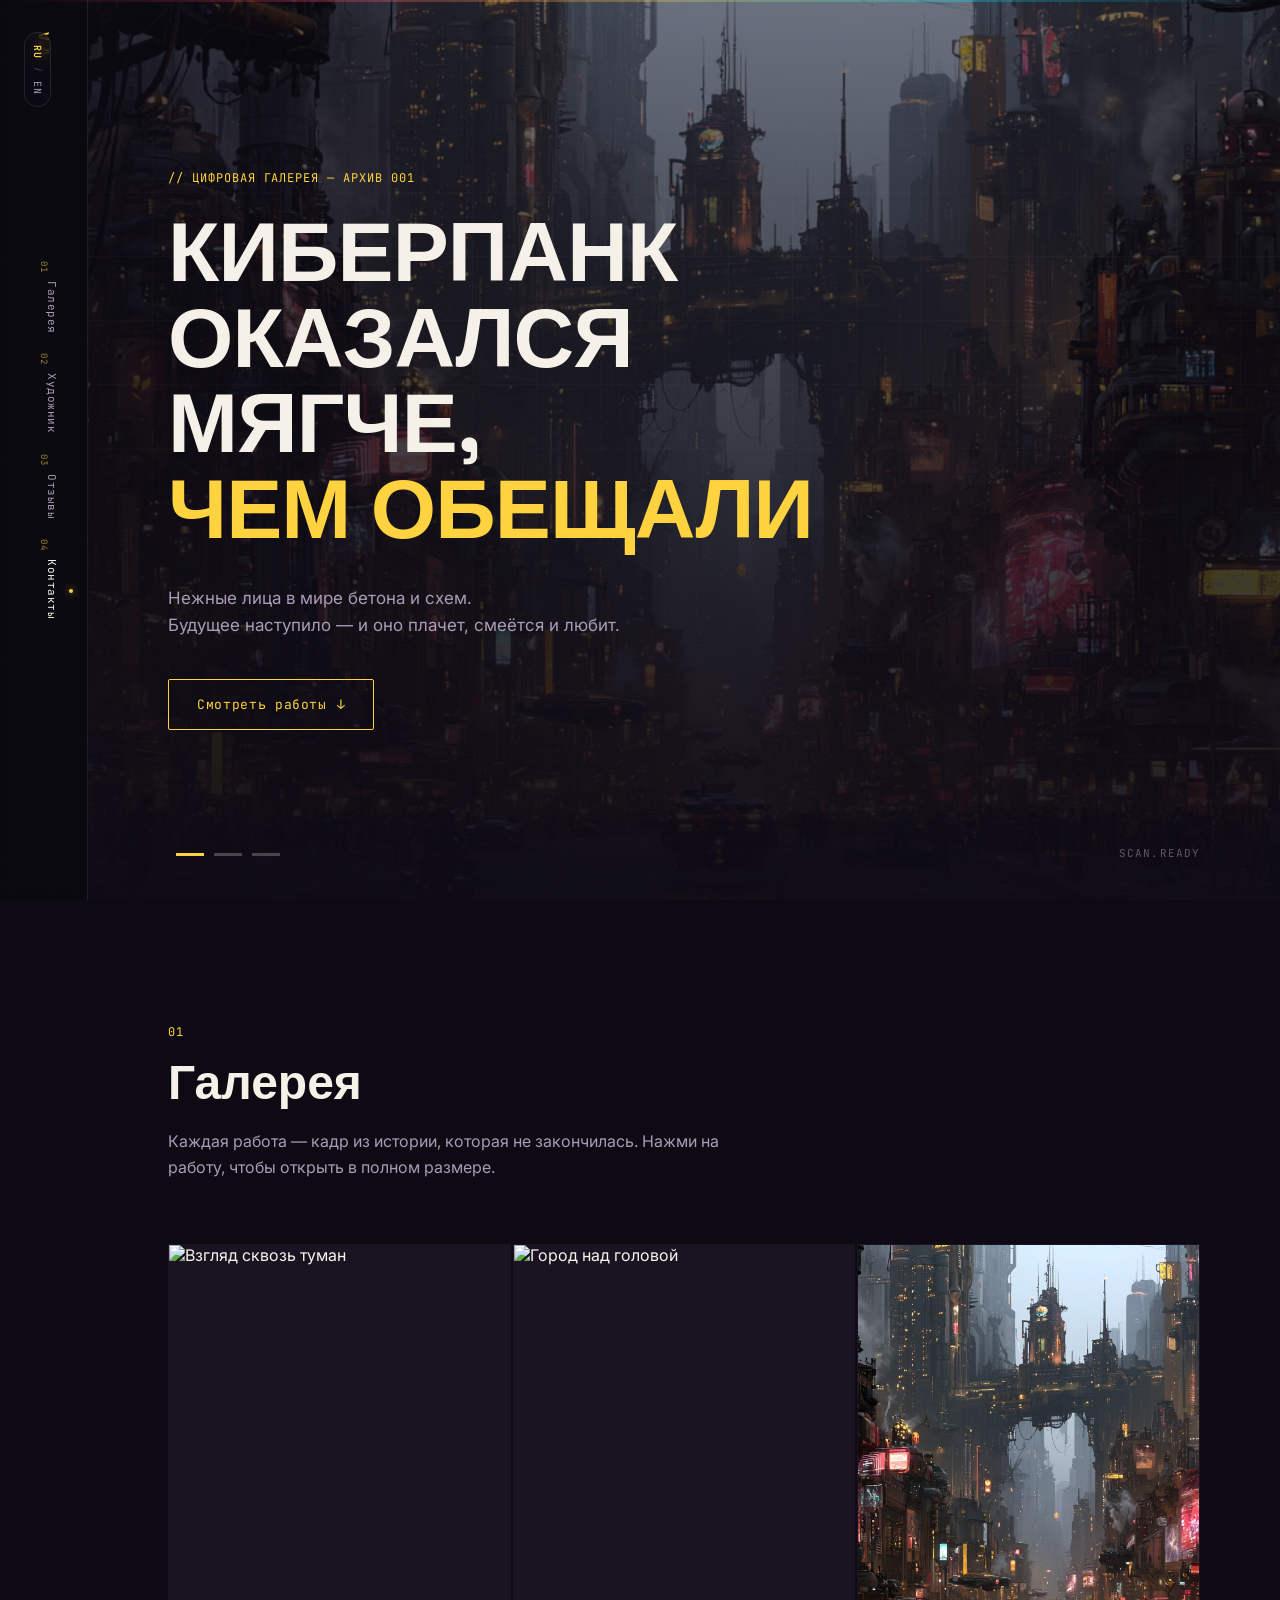
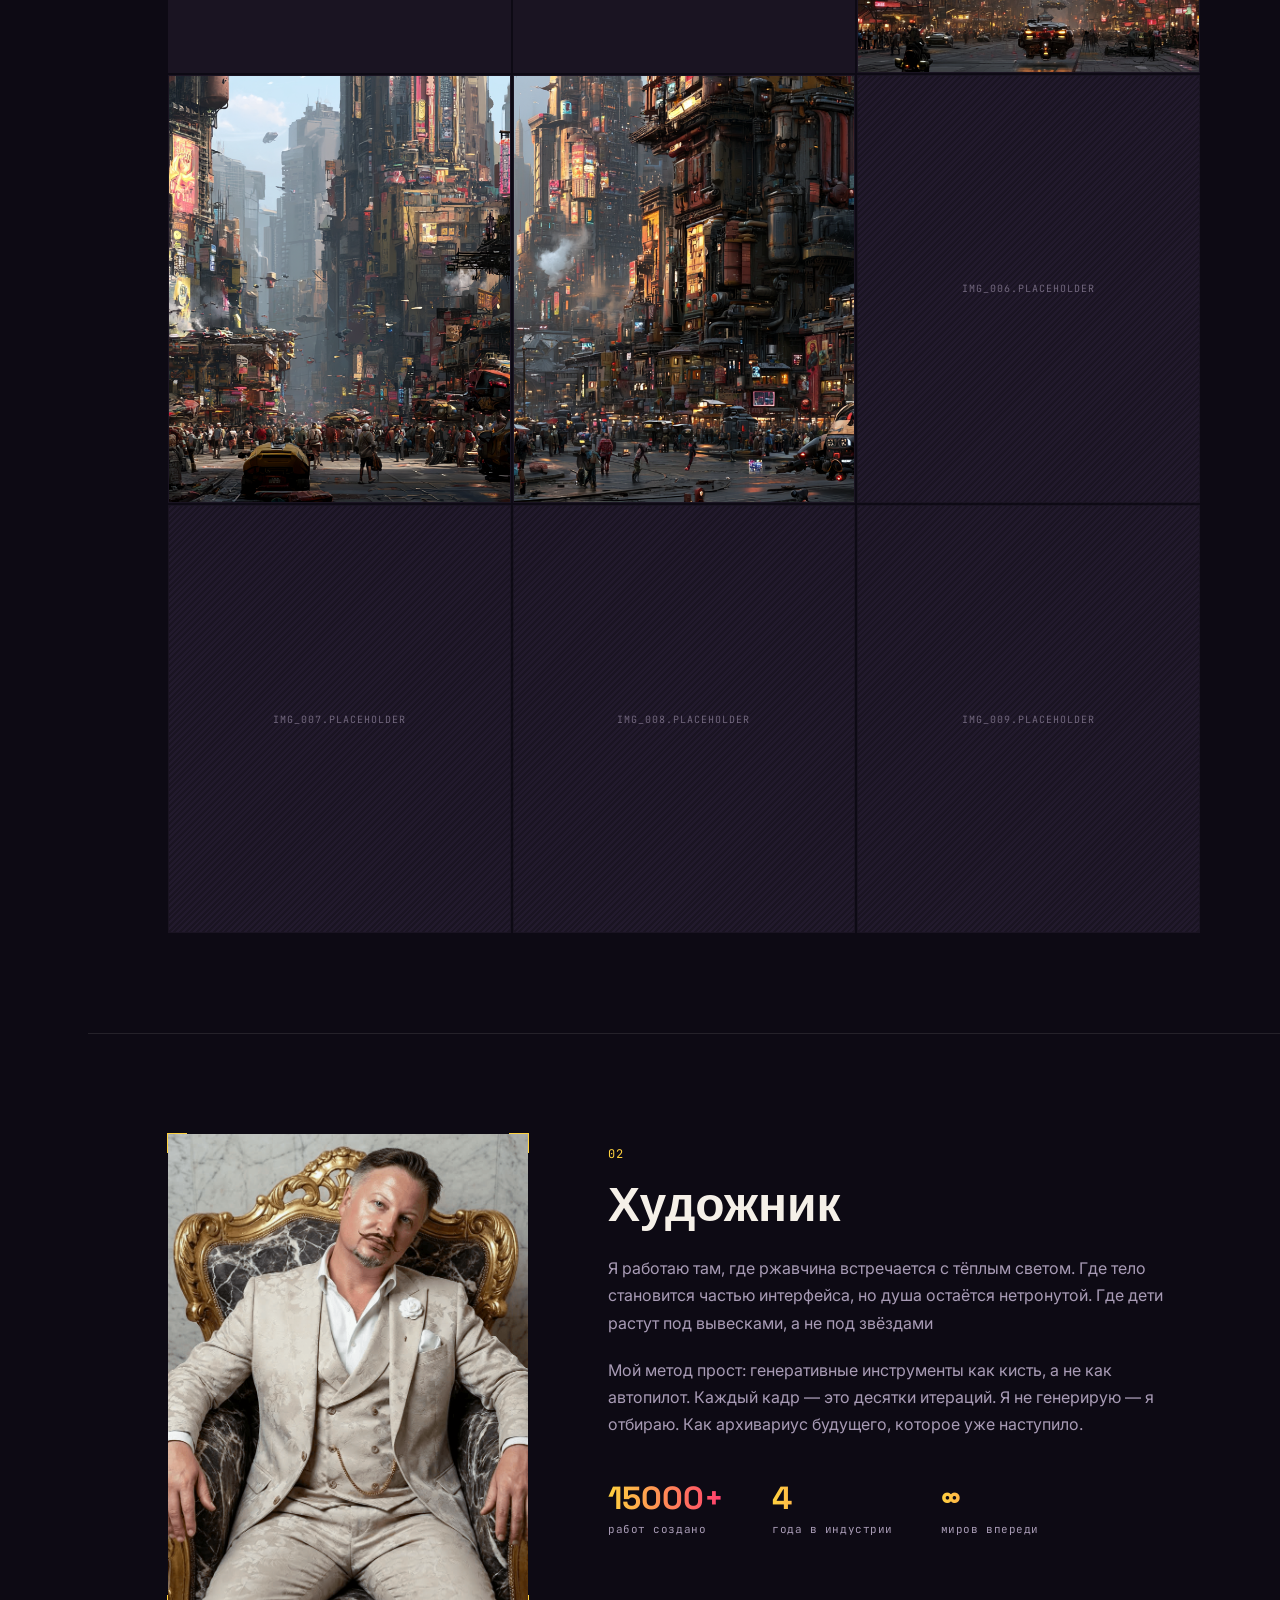
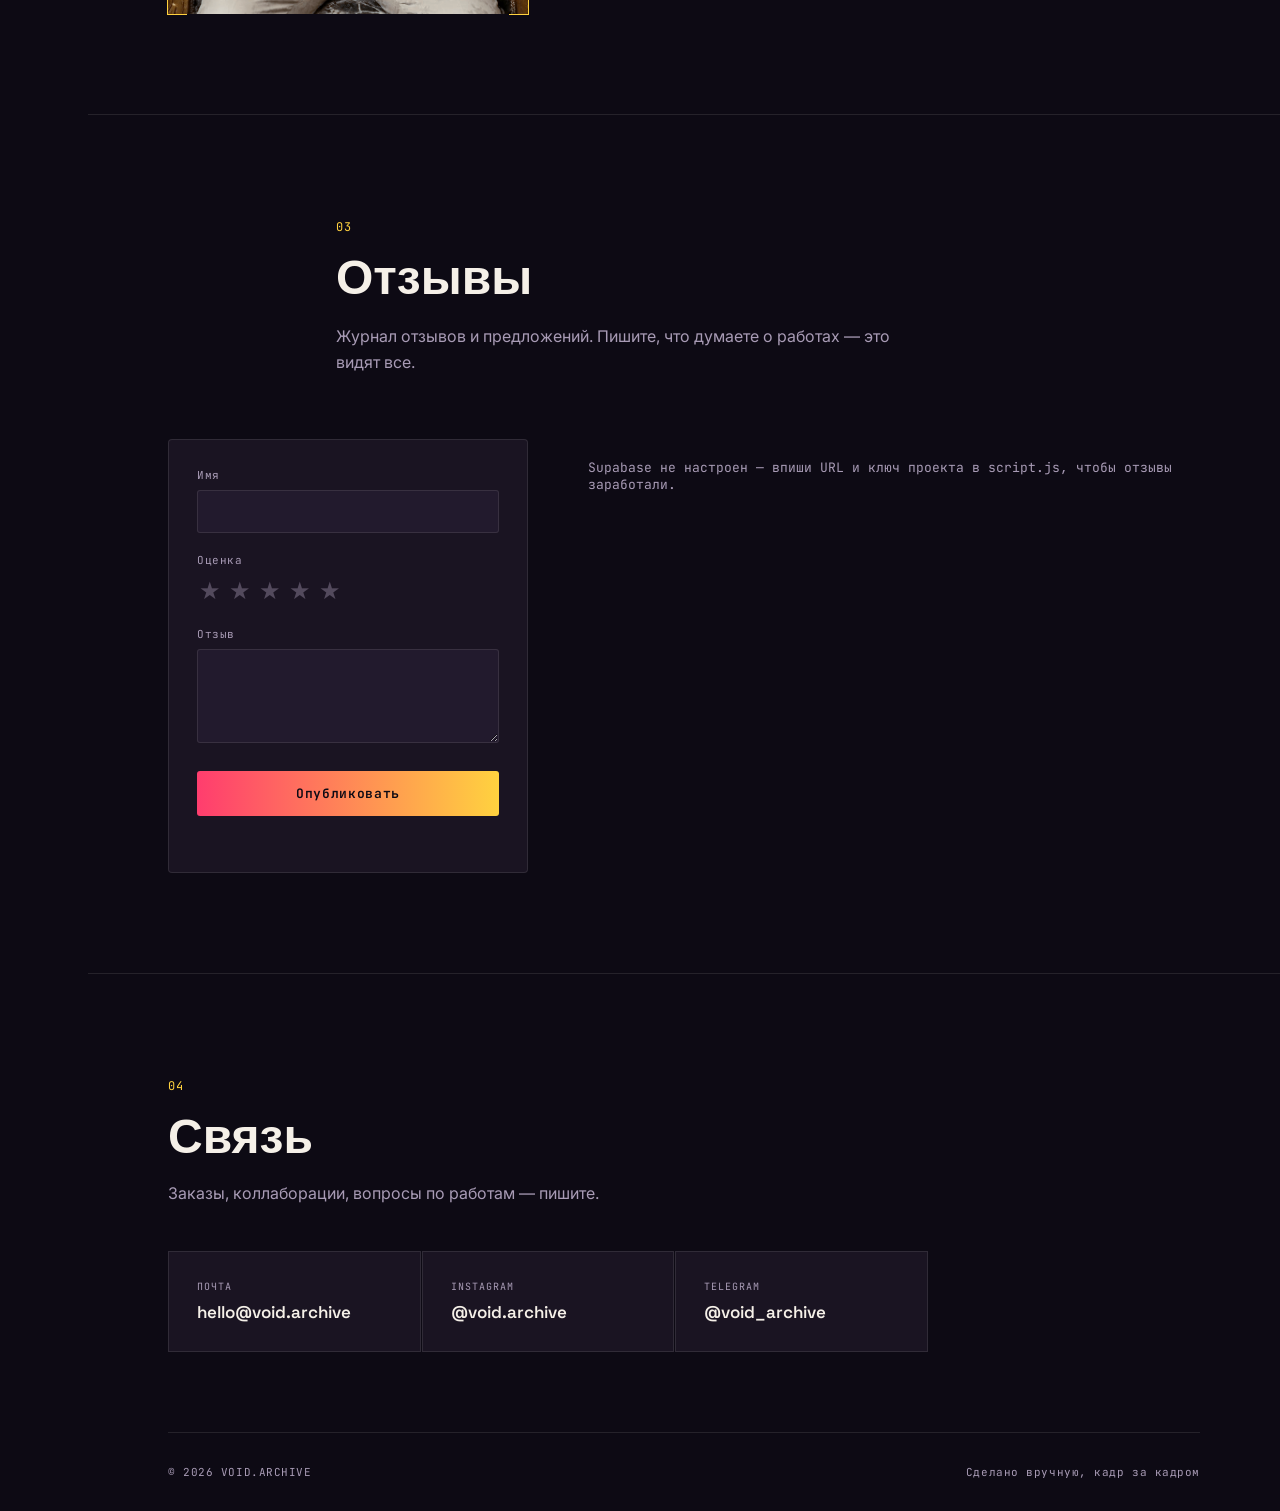
==== commit bbafb43c: "Update index.html" ====
--- a/index.html
+++ b/index.html
@@ -89,7 +89,7 @@
     </p>
     <div class="about__stats">
       <div class="about__stat">
-        <span class="about__stat-num">120+</span>
+        <span class="about__stat-num">15000+</span>
         <span class="about__stat-label" data-i18n="about.stat1">работ создано</span>
       </div>
       <div class="about__stat">
--- a/style.css
+++ b/style.css
@@ -378,7 +378,7 @@
 
 .about__placeholder {
   position: absolute; inset: 0;
-  display: flex; align-items: center; justify-content: center;
+  display: none; align-items: center; justify-content: center;
   font-family: var(--font-mono); font-size: 11px; color: var(--text-dim);
   letter-spacing: 0.1em;
   background: repeating-linear-gradient(135deg, var(--surface) 0 2px, var(--surface-2) 2px 4px);
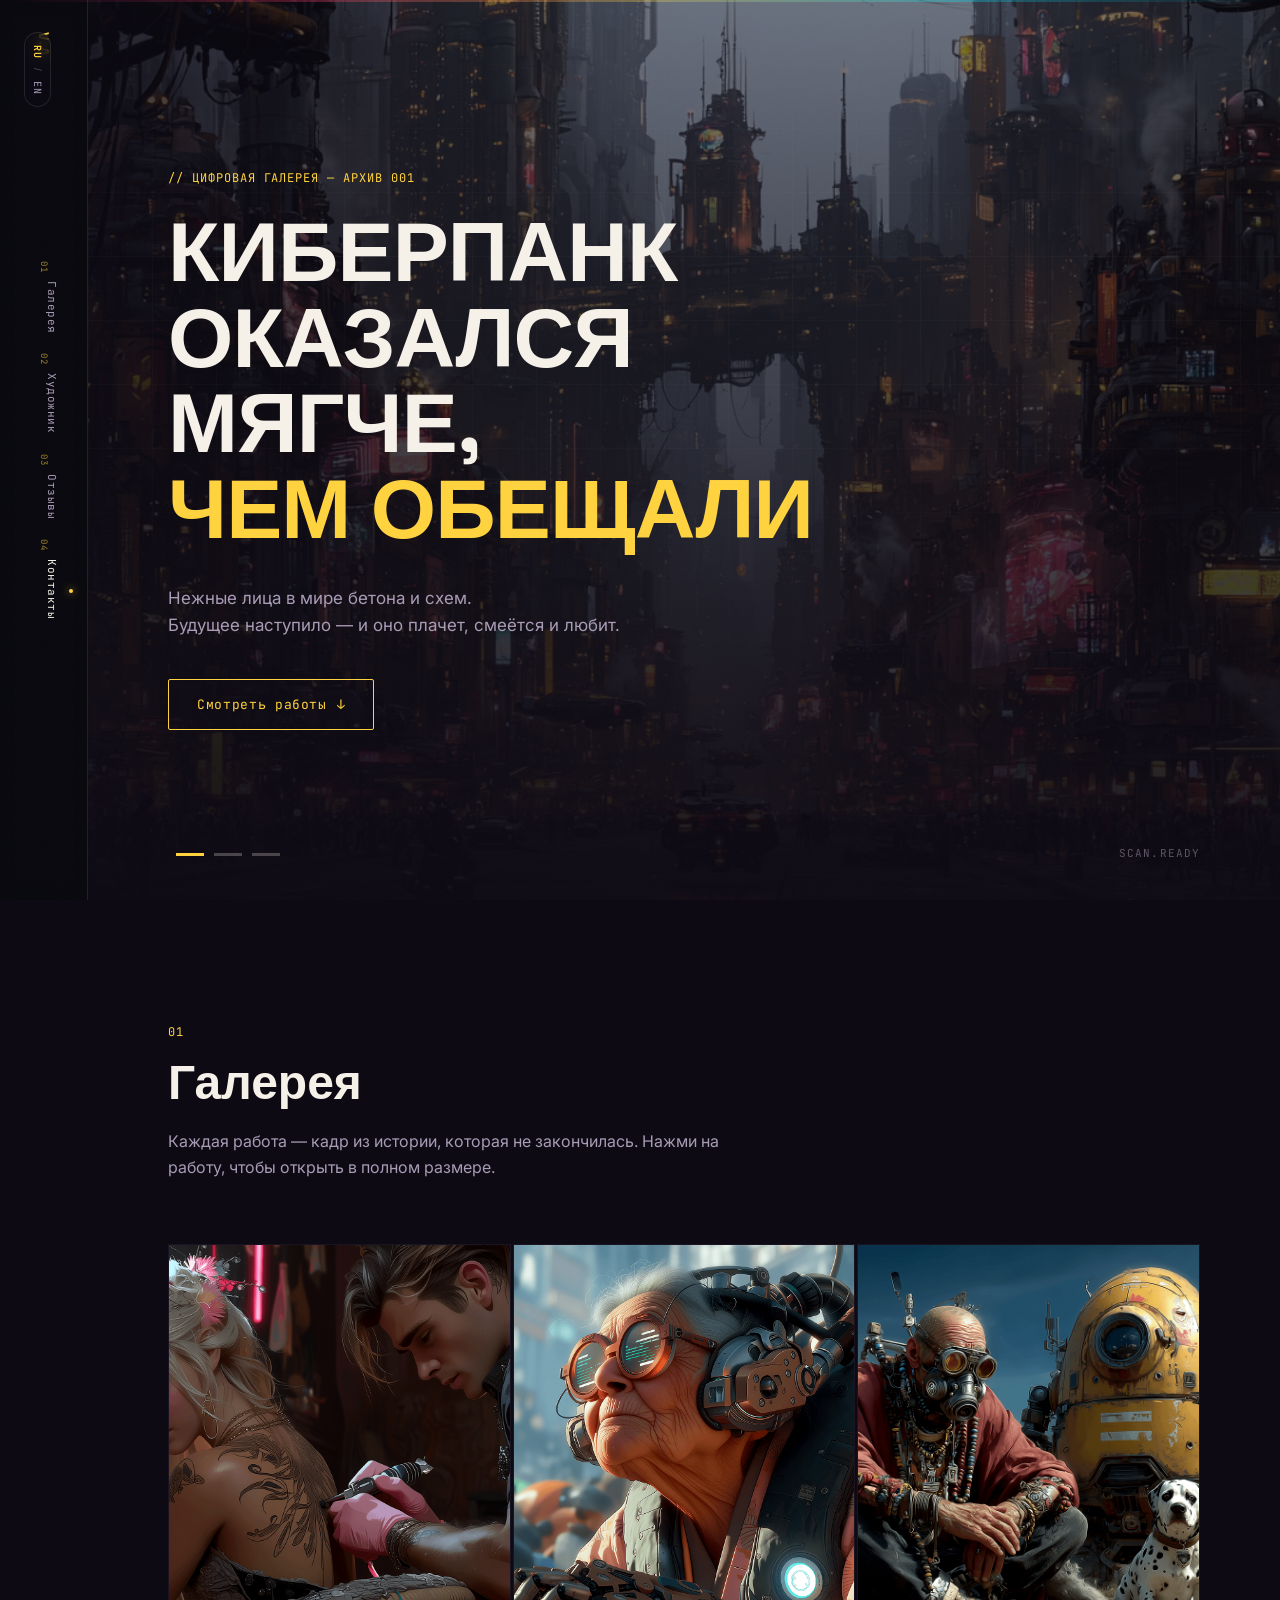
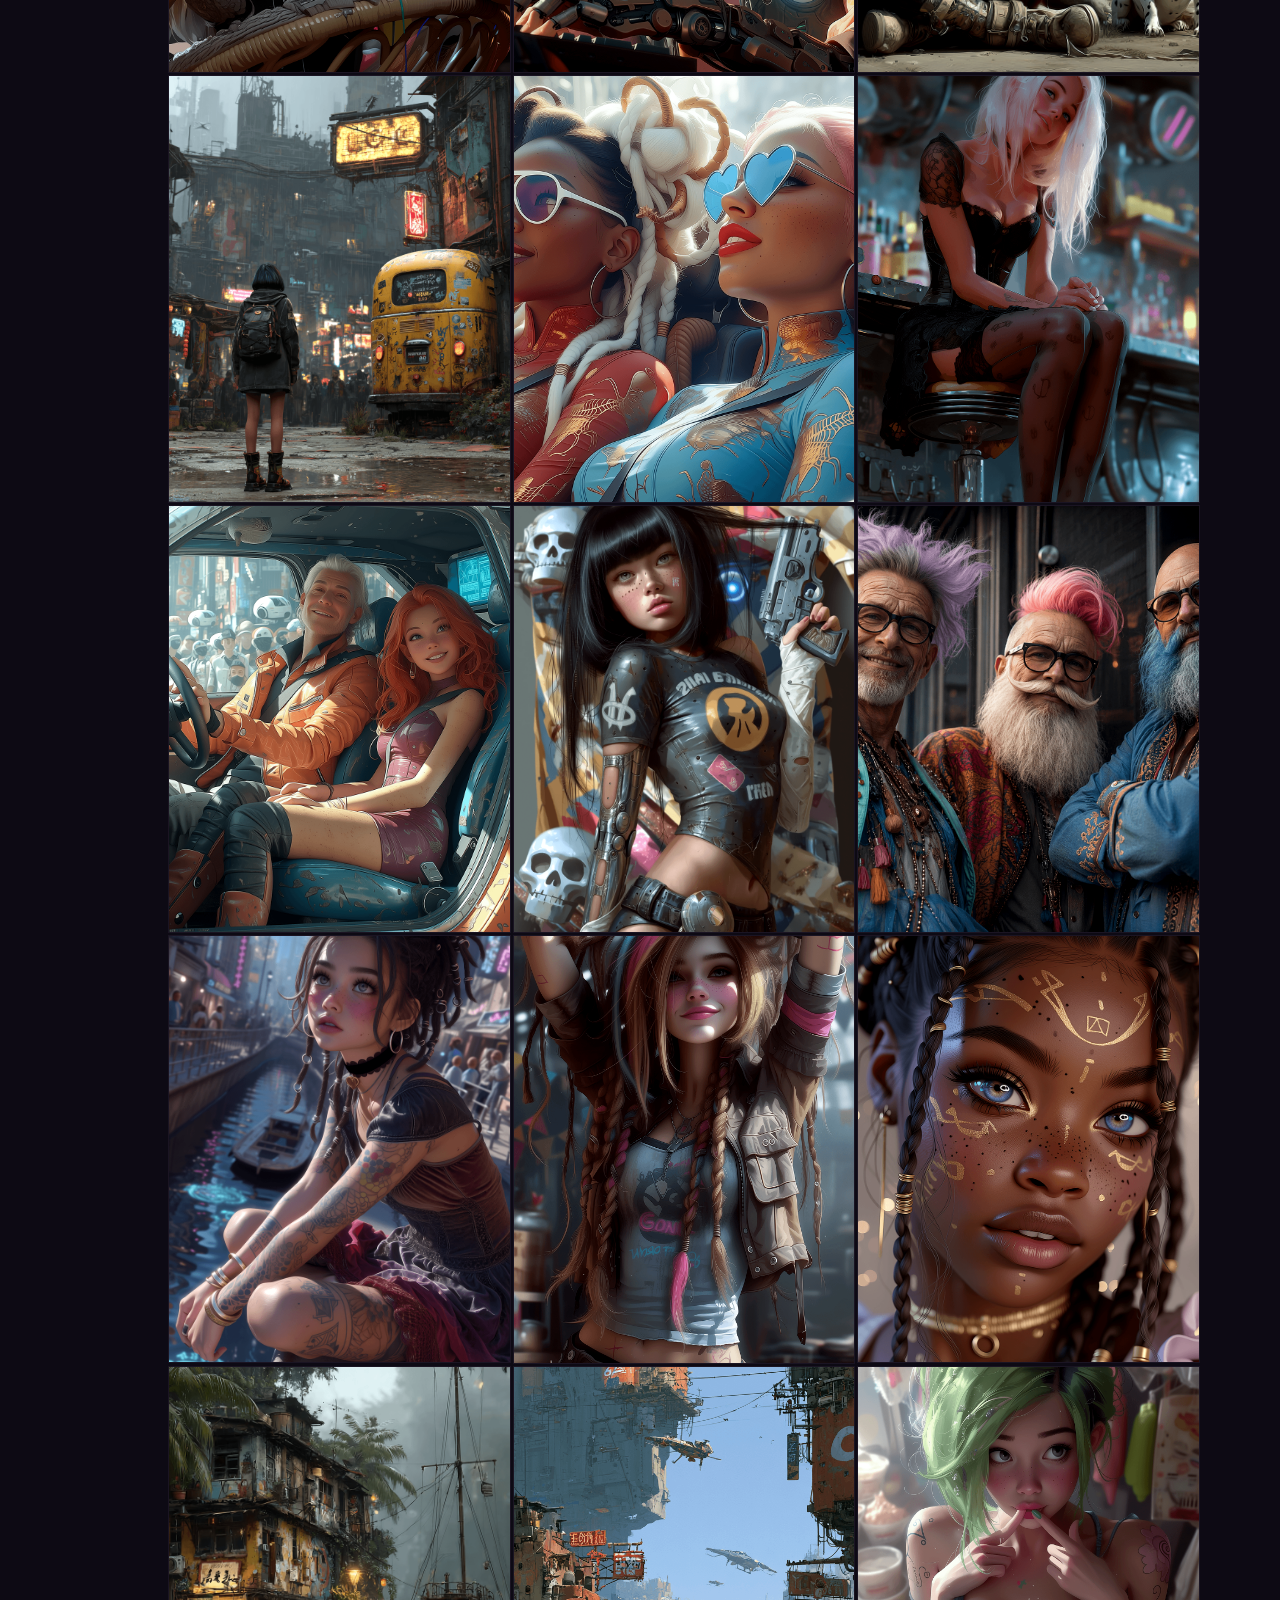
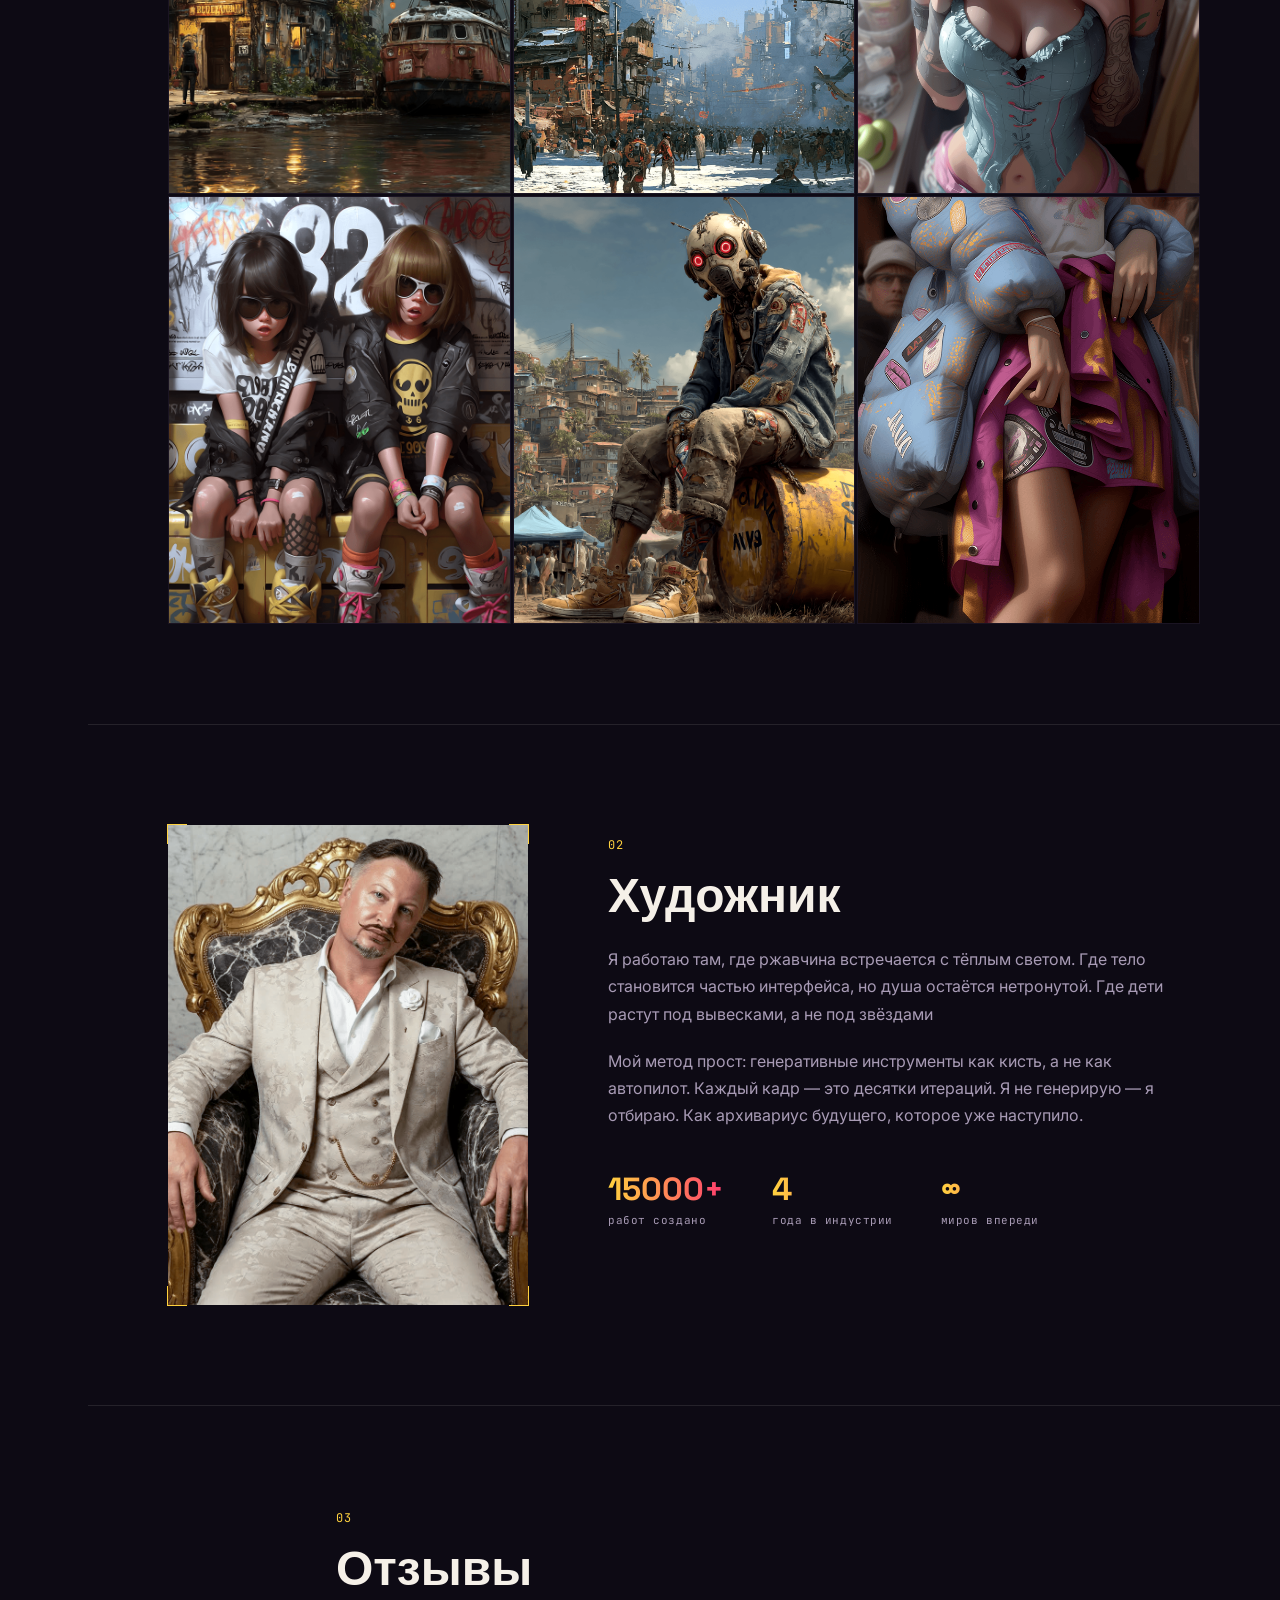
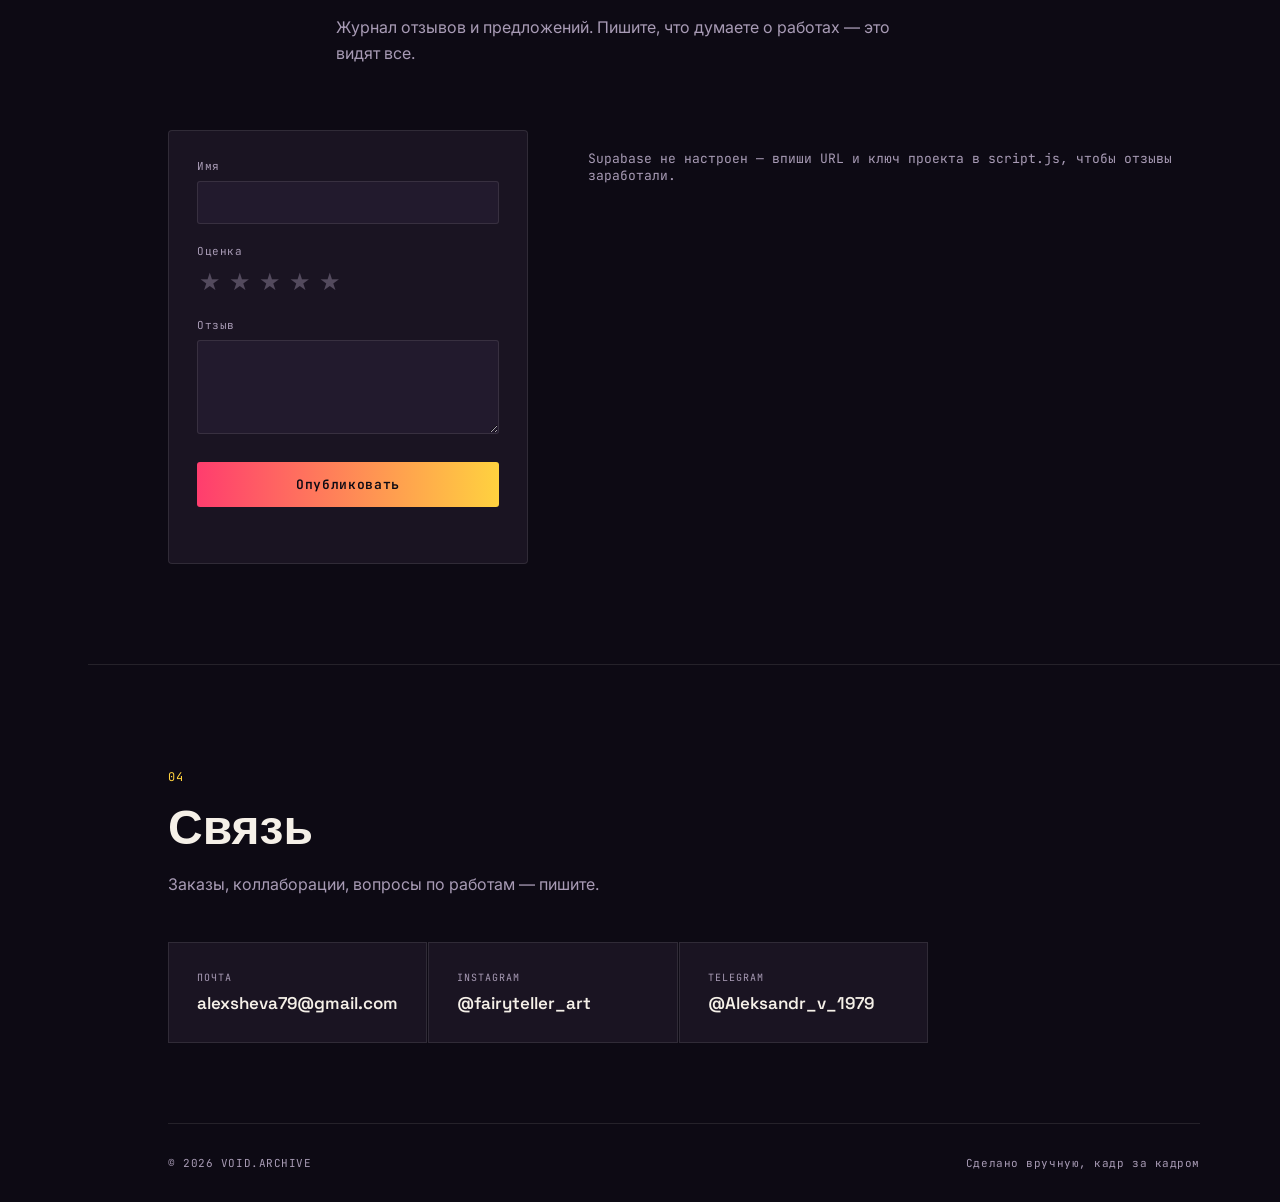
==== commit a17d4144: "Update index.html" ====
--- a/index.html
+++ b/index.html
@@ -147,17 +147,17 @@
     <p class="contact__text" data-i18n="contact.desc">Заказы, коллаборации, вопросы по работам — пишите.</p>
 
     <div class="contact__grid">
-      <a href="mailto:hello@void.archive" class="contact__card">
+      <a href="mailto:alexsheva79@gmail.com" class="contact__card">
         <span class="contact__card-label" data-i18n="contact.email">Почта</span>
-        <span class="contact__card-value">hello@void.archive</span>
+        <span class="contact__card-value">alexsheva79@gmail.com</span>
       </a>
-      <a href="https://instagram.com" target="_blank" class="contact__card">
+      <a href="https://instagram.com/fairyteller_art" target="_blank" class="contact__card">
         <span class="contact__card-label">Instagram</span>
-        <span class="contact__card-value">@void.archive</span>
+        <span class="contact__card-value">@fairyteller_art</span>
       </a>
-      <a href="https://t.me" target="_blank" class="contact__card">
+      <a href="https://t.me/Aleksandr_v_1979" target="_blank" class="contact__card">
         <span class="contact__card-label">Telegram</span>
-        <span class="contact__card-value">@void_archive</span>
+        <span class="contact__card-value">@Aleksandr_v_1979</span>
       </a>
     </div>
   </div>
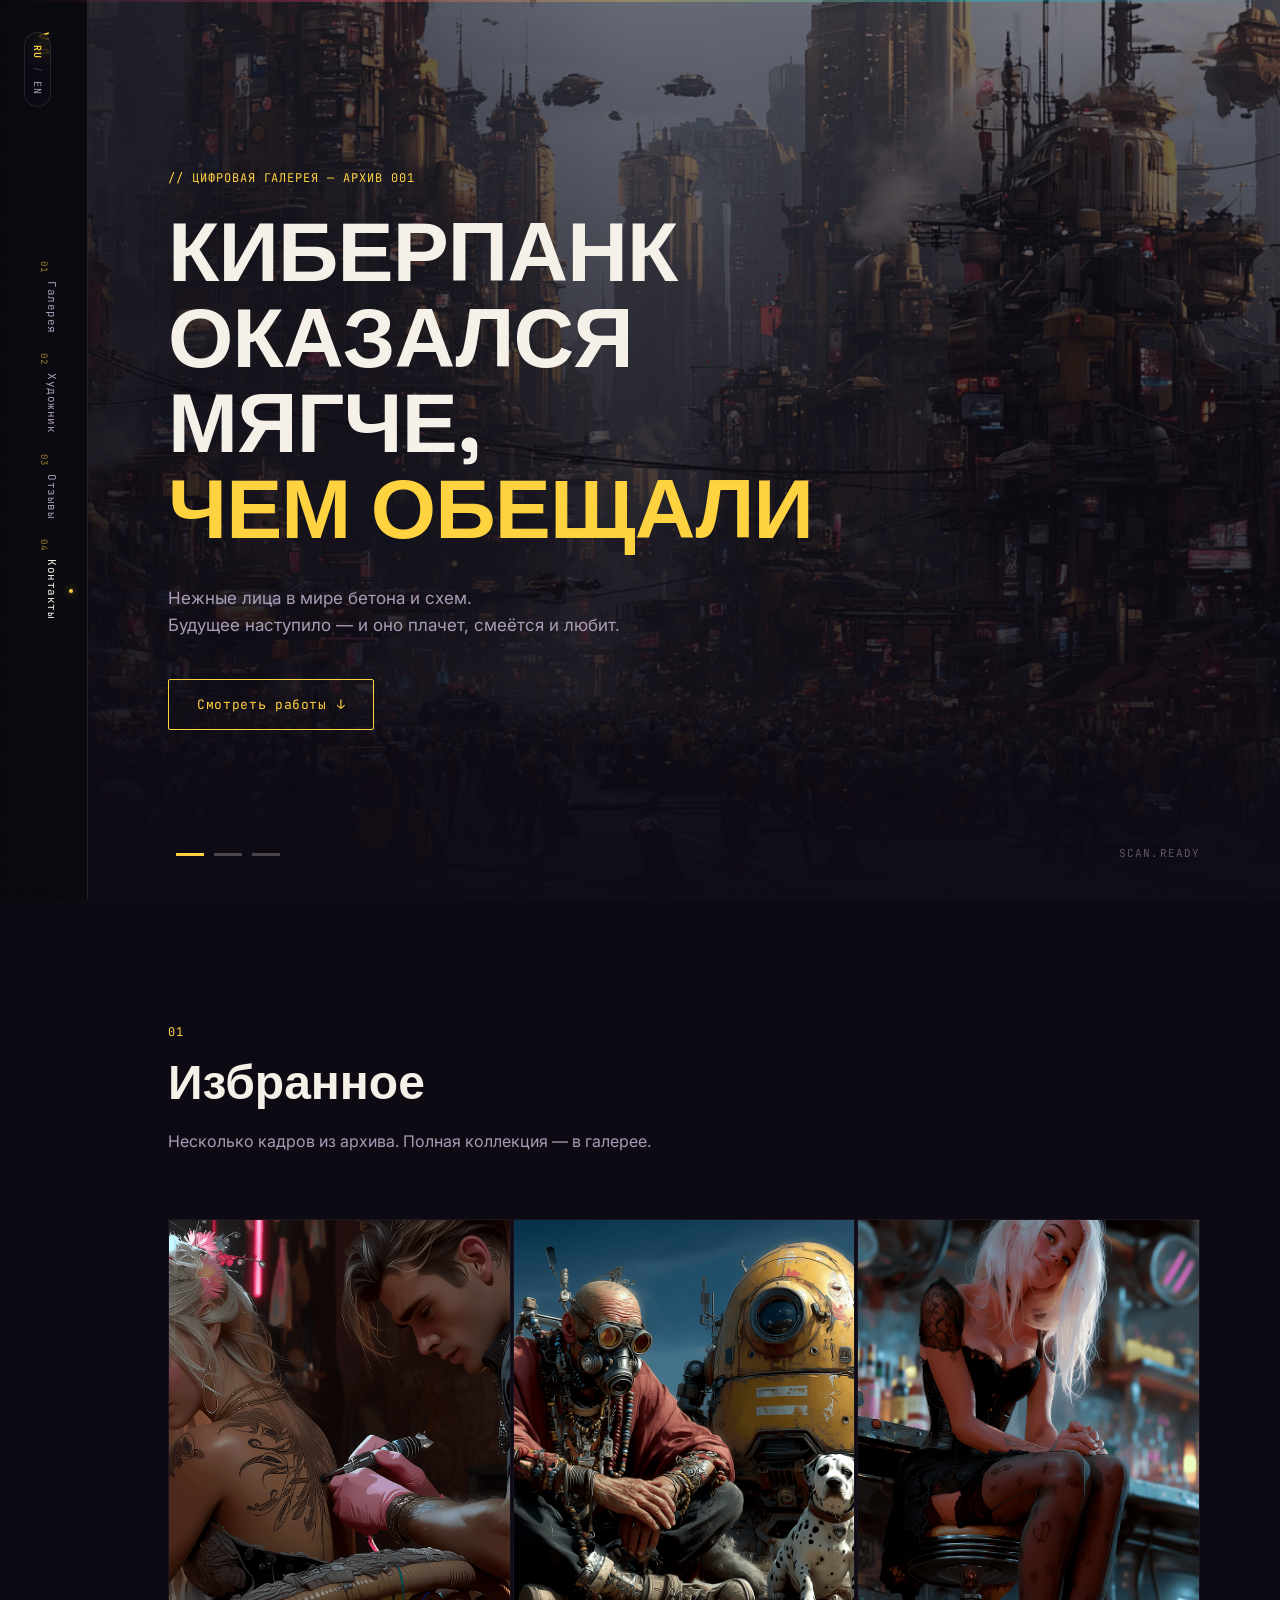
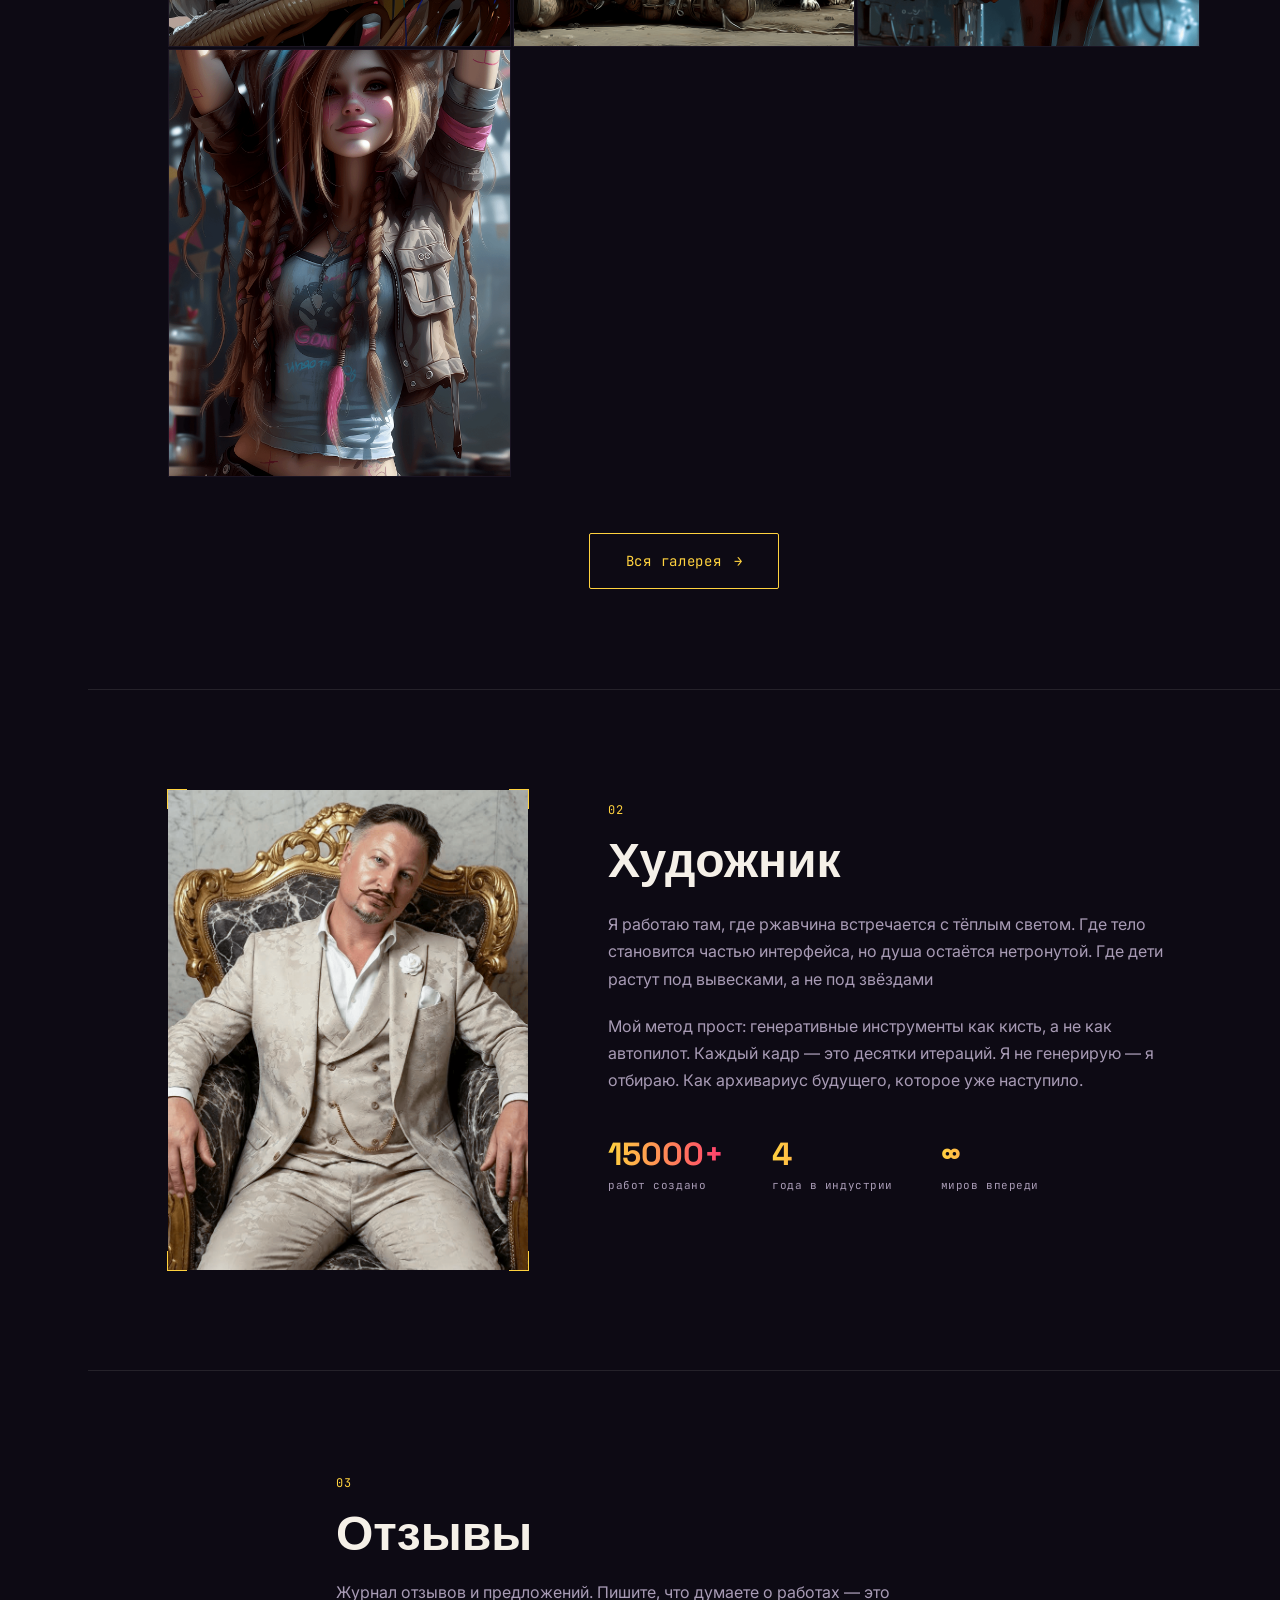
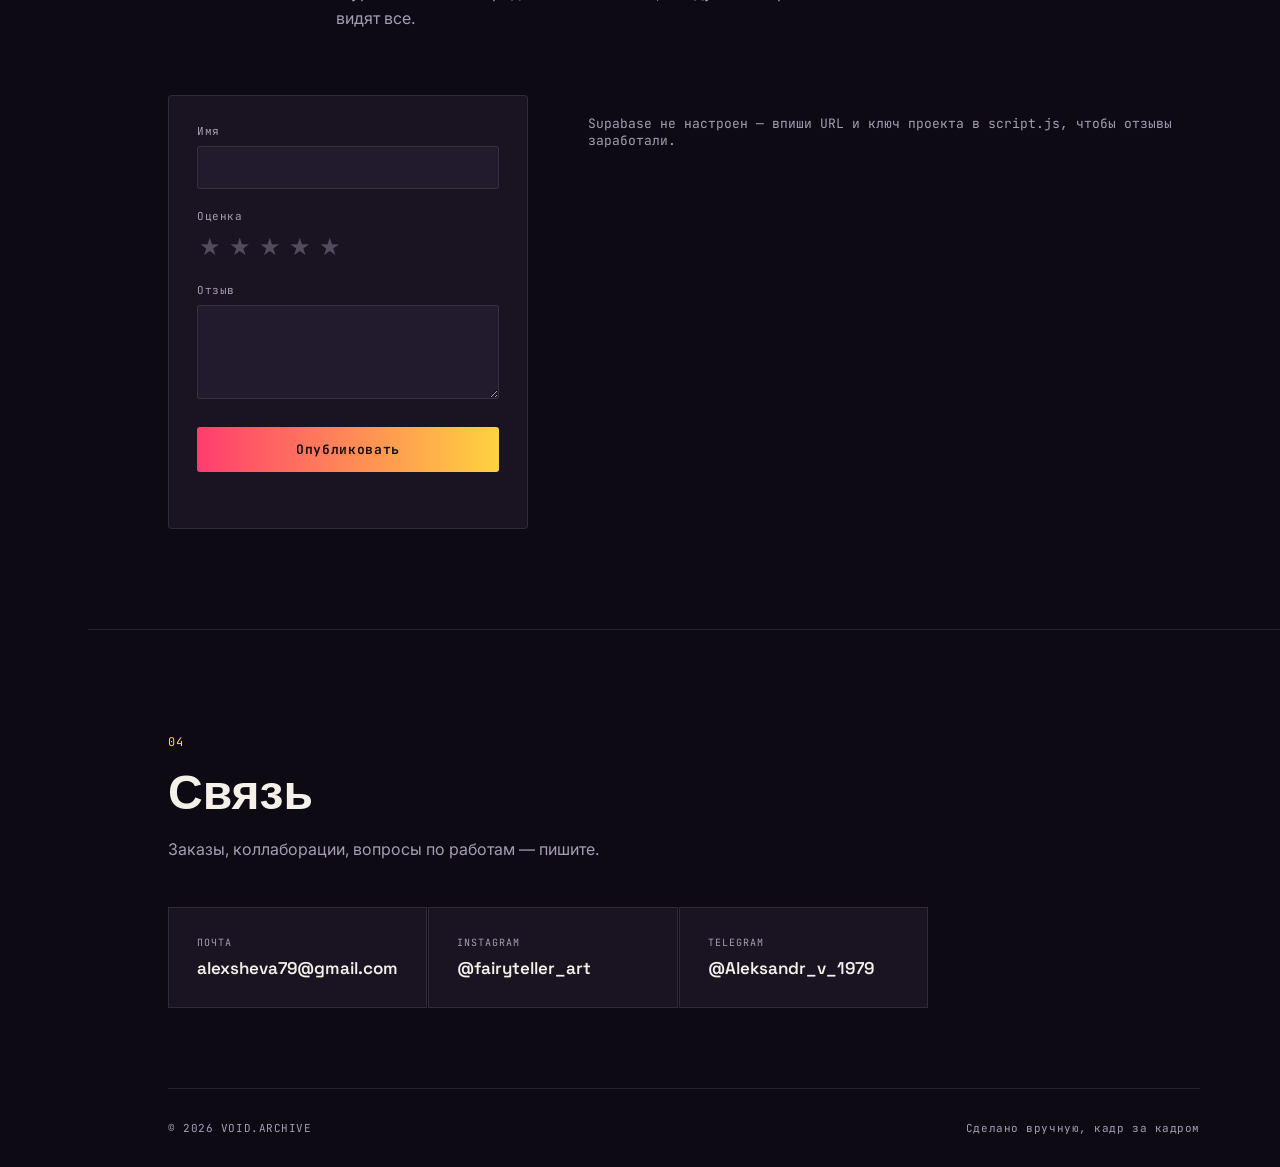
==== commit def4d303: "Add files via upload" ====
--- a/index.html
+++ b/index.html
@@ -1,173 +1,182 @@
-<!DOCTYPE html>
-<html lang="ru">
-<head>
-<meta charset="UTF-8">
-<meta name="viewport" content="width=device-width, initial-scale=1.0">
-<title>VOID.ARCHIVE — Цифровая галерея</title>
-<link rel="preconnect" href="https://fonts.googleapis.com">
-<link rel="preconnect" href="https://fonts.gstatic.com" crossorigin>
-<link href="https://fonts.googleapis.com/css2?family=Space+Grotesk:wght@400;500;600;700&family=Inter:wght@400;500&family=JetBrains+Mono:wght@400;500&display=swap" rel="stylesheet">
-<link rel="stylesheet" href="style.css">
-</head>
-<body>
-
-<div class="grain"></div>
-<div class="scanline"></div>
-
-<!-- language switch (separate from side-nav so it survives on mobile) -->
-<button class="lang-switch" id="langSwitch" aria-label="Switch language">
-  <span class="lang-switch__opt active" data-lang="ru">RU</span>
-  <span class="lang-switch__sep">/</span>
-  <span class="lang-switch__opt" data-lang="en">EN</span>
-</button>
-
-<!-- side nav -->
-<nav class="side-nav">
-  <div class="side-nav__brand">V.A</div>
-  <ul class="side-nav__links">
-    <li><a href="#gallery" class="active" data-label="01" data-i18n="nav.gallery">Галерея</a></li>
-    <li><a href="#about" data-label="02" data-i18n="nav.about">Художник</a></li>
-    <li><a href="#reviews" data-label="03" data-i18n="nav.reviews">Отзывы</a></li>
-    <li><a href="#contact" data-label="04" data-i18n="nav.contact">Контакты</a></li>
-  </ul>
-</nav>
-
-<!-- HERO -->
-<header class="hero" id="top">
-  <div class="hero__bg" id="heroBg"></div>
-  <div class="hero__grid"></div>
-  <div class="hero__content">
-    <p class="hero__eyebrow" data-i18n="hero.eyebrow">// ЦИФРОВАЯ ГАЛЕРЕЯ — АРХИВ 001</p>
-    <h1 class="hero__title">
-      <span data-i18n="hero.title1">ГОРОД,</span>
-      <span data-i18n="hero.title2">КОТОРЫЙ</span>
-      <span class="accent" data-i18n="hero.title3">НЕ СПИТ</span>
-    </h1>
-    <p class="hero__sub" data-i18n="hero.sub">Неон, толпа и тысяча огней в каждом кадре.<br>Визуальные истории на стыке человека и машины.</p>
-    <a href="#gallery" class="hero__cta"><span data-i18n="hero.cta">Смотреть работы</span> <span class="hero__cta-arrow">↓</span></a>
-  </div>
-  <div class="hero__dots" id="heroDots"></div>
-  <div class="hero__tag">SCAN.READY</div>
-</header>
-
-<!-- GALLERY -->
-<section class="gallery" id="gallery">
-  <div class="section-head">
-    <span class="section-head__num">01</span>
-    <h2 class="section-head__title" data-i18n="gallery.title">Галерея</h2>
-    <p class="section-head__desc" data-i18n="gallery.desc">Каждая работа — кадр из истории, которая не закончилась. Наведи курсор, чтобы считать данные.</p>
-  </div>
-
-  <div class="gallery__grid" id="galleryGrid">
-    <!-- generated by JS -->
-  </div>
-</section>
-
-<!-- ABOUT -->
-<section class="about" id="about">
-  <div class="about__visual">
-    <div class="about__frame">
-      <div class="about__frame-corner tl"></div>
-      <div class="about__frame-corner tr"></div>
-      <div class="about__frame-corner bl"></div>
-      <div class="about__frame-corner br"></div>
-      <img class="about__photo" id="aboutPhoto" src="images/artist.png" alt="Портрет художника" onerror="this.style.display='none'; document.getElementById('aboutPlaceholder').style.display='flex';">
-      <div class="about__placeholder" id="aboutPlaceholder">PORTRAIT.IMG</div>
-    </div>
-  </div>
-  <div class="about__content">
-    <span class="section-head__num">02</span>
-    <h2 class="section-head__title" data-i18n="about.title">Художник</h2>
-    <p class="about__text" data-i18n="about.text1">
-      Я работаю на границе фотореализма и цифрового сна — там, где свет от вывесок смешивается с дождём,
-      а тело почти становится частью интерфейса. Каждая работа начинается с одного вопроса:
-      что чувствует город, когда на него никто не смотрит?
-    </p>
-    <p class="about__text" data-i18n="about.text2">
-      В работе использую генеративные инструменты как кисть, а не как автопилот — каждый кадр
-      собирается из десятков итераций, пока не останется единственно верная версия.
-    </p>
-    <div class="about__stats">
-      <div class="about__stat">
-        <span class="about__stat-num">15000+</span>
-        <span class="about__stat-label" data-i18n="about.stat1">работ создано</span>
-      </div>
-      <div class="about__stat">
-        <span class="about__stat-num">4</span>
-        <span class="about__stat-label" data-i18n="about.stat2">года в индустрии</span>
-      </div>
-      <div class="about__stat">
-        <span class="about__stat-num">∞</span>
-        <span class="about__stat-label" data-i18n="about.stat3">миров впереди</span>
-      </div>
-    </div>
-  </div>
-</section>
-
-<!-- REVIEWS -->
-<section class="reviews" id="reviews">
-  <div class="section-head">
-    <span class="section-head__num">03</span>
-    <h2 class="section-head__title" data-i18n="reviews.title">Отзывы</h2>
-    <p class="section-head__desc" data-i18n="reviews.desc">Журнал отзывов и предложений. Пишите, что думаете о работах — это видят все.</p>
-  </div>
-
-  <div class="reviews__layout">
-    <form class="review-form" id="reviewForm">
-      <label class="review-form__label" data-i18n="reviews.nameLabel">Имя</label>
-      <input class="review-form__input" type="text" id="reviewName" maxlength="40" required>
-
-      <label class="review-form__label" data-i18n="reviews.ratingLabel">Оценка</label>
-      <div class="star-input" id="starInput">
-        <button type="button" class="star" data-value="1">★</button>
-        <button type="button" class="star" data-value="2">★</button>
-        <button type="button" class="star" data-value="3">★</button>
-        <button type="button" class="star" data-value="4">★</button>
-        <button type="button" class="star" data-value="5">★</button>
-      </div>
-
-      <label class="review-form__label" data-i18n="reviews.textLabel">Отзыв</label>
-      <textarea class="review-form__input review-form__textarea" id="reviewText" maxlength="500" rows="4" required></textarea>
-
-      <button type="submit" class="review-form__submit" data-i18n="reviews.submit">Опубликовать</button>
-      <p class="review-form__status" id="reviewStatus"></p>
-    </form>
-
-    <div class="reviews__list" id="reviewsList">
-      <p class="reviews__loading" id="reviewsLoading" data-i18n="reviews.loading">Загрузка отзывов...</p>
-    </div>
-  </div>
-</section>
-
-<!-- CONTACT -->
-<section class="contact" id="contact">
-  <div class="contact__inner">
-    <span class="section-head__num">04</span>
-    <h2 class="section-head__title" data-i18n="contact.title">Связь</h2>
-    <p class="contact__text" data-i18n="contact.desc">Заказы, коллаборации, вопросы по работам — пишите.</p>
-
-    <div class="contact__grid">
-      <a href="mailto:alexsheva79@gmail.com" class="contact__card">
-        <span class="contact__card-label" data-i18n="contact.email">Почта</span>
-        <span class="contact__card-value">alexsheva79@gmail.com</span>
-      </a>
-      <a href="https://instagram.com/fairyteller_art" target="_blank" class="contact__card">
-        <span class="contact__card-label">Instagram</span>
-        <span class="contact__card-value">@fairyteller_art</span>
-      </a>
-      <a href="https://t.me/Aleksandr_v_1979" target="_blank" class="contact__card">
-        <span class="contact__card-label">Telegram</span>
-        <span class="contact__card-value">@Aleksandr_v_1979</span>
-      </a>
-    </div>
-  </div>
-  <footer class="footer">
-    <span>© 2026 VOID.ARCHIVE</span>
-    <span data-i18n="footer.made">Сделано вручную, кадр за кадром</span>
-  </footer>
-</section>
-
-<script src="https://cdn.jsdelivr.net/npm/@supabase/supabase-js@2/dist/umd/supabase.min.js"></script>
-<script src="script.js"></script>
-</body>
-</html>
+<!DOCTYPE html>
+<html lang="ru">
+<head>
+<meta charset="UTF-8">
+<meta name="viewport" content="width=device-width, initial-scale=1.0">
+<title>VOID.ARCHIVE — Цифровая галерея</title>
+<link rel="preconnect" href="https://fonts.googleapis.com">
+<link rel="preconnect" href="https://fonts.gstatic.com" crossorigin>
+<link href="https://fonts.googleapis.com/css2?family=Space+Grotesk:wght@400;500;600;700&family=Inter:wght@400;500&family=JetBrains+Mono:wght@400;500&display=swap" rel="stylesheet">
+<link rel="stylesheet" href="style.css">
+</head>
+<body>
+
+<div class="grain"></div>
+<div class="scanline"></div>
+
+<!-- language switch (separate from side-nav so it survives on mobile) -->
+<button class="lang-switch" id="langSwitch" aria-label="Switch language">
+  <span class="lang-switch__opt active" data-lang="ru">RU</span>
+  <span class="lang-switch__sep">/</span>
+  <span class="lang-switch__opt" data-lang="en">EN</span>
+</button>
+
+<!-- side nav -->
+<nav class="side-nav">
+  <div class="side-nav__brand">V.A</div>
+  <ul class="side-nav__links">
+    <li><a href="#gallery" class="active" data-label="01" data-i18n="nav.gallery">Галерея</a></li>
+    <li><a href="#about" data-label="02" data-i18n="nav.about">Художник</a></li>
+    <li><a href="#reviews" data-label="03" data-i18n="nav.reviews">Отзывы</a></li>
+    <li><a href="#contact" data-label="04" data-i18n="nav.contact">Контакты</a></li>
+  </ul>
+</nav>
+
+<!-- HERO -->
+<header class="hero" id="top">
+  <div class="hero__bg" id="heroBg"></div>
+  <div class="hero__grid"></div>
+  <div class="hero__content">
+    <p class="hero__eyebrow" data-i18n="hero.eyebrow">// ЦИФРОВАЯ ГАЛЕРЕЯ — АРХИВ 001</p>
+    <h1 class="hero__title">
+      <span data-i18n="hero.title1">ГОРОД,</span>
+      <span data-i18n="hero.title2">КОТОРЫЙ</span>
+      <span class="accent" data-i18n="hero.title3">НЕ СПИТ</span>
+    </h1>
+    <p class="hero__sub" data-i18n="hero.sub">Неон, толпа и тысяча огней в каждом кадре.<br>Визуальные истории на стыке человека и машины.</p>
+    <a href="#gallery" class="hero__cta"><span data-i18n="hero.cta">Смотреть работы</span> <span class="hero__cta-arrow">↓</span></a>
+  </div>
+  <div class="hero__dots" id="heroDots"></div>
+  <div class="hero__tag">SCAN.READY</div>
+</header>
+
+<!-- SHOWCASE -->
+<section class="gallery" id="gallery">
+  <div class="section-head">
+    <span class="section-head__num">01</span>
+    <h2 class="section-head__title" data-i18n="showcase.title">Избранное</h2>
+    <p class="section-head__desc" data-i18n="showcase.desc">Несколько кадров из архива. Полная коллекция — в галерее.</p>
+  </div>
+
+  <div class="gallery__grid" id="showcaseGrid">
+    <!-- generated by JS — only showcase:true works -->
+  </div>
+
+  <div class="showcase__more">
+    <a href="gallery.html" class="showcase__more-btn">
+      <span data-i18n="showcase.cta">Вся галерея</span>
+      <span class="showcase__more-arrow">→</span>
+    </a>
+  </div>
+</section>
+
+<!-- ABOUT -->
+<section class="about" id="about">
+  <div class="about__visual">
+    <div class="about__frame">
+      <div class="about__frame-corner tl"></div>
+      <div class="about__frame-corner tr"></div>
+      <div class="about__frame-corner bl"></div>
+      <div class="about__frame-corner br"></div>
+      <img class="about__photo" id="aboutPhoto" src="images/artist.png" alt="Портрет художника" onerror="this.style.display='none'; document.getElementById('aboutPlaceholder').style.display='flex';">
+      <div class="about__placeholder" id="aboutPlaceholder">PORTRAIT.IMG</div>
+    </div>
+  </div>
+  <div class="about__content">
+    <span class="section-head__num">02</span>
+    <h2 class="section-head__title" data-i18n="about.title">Художник</h2>
+    <p class="about__text" data-i18n="about.text1">
+      Я работаю на границе фотореализма и цифрового сна — там, где свет от вывесок смешивается с дождём,
+      а тело почти становится частью интерфейса. Каждая работа начинается с одного вопроса:
+      что чувствует город, когда на него никто не смотрит?
+    </p>
+    <p class="about__text" data-i18n="about.text2">
+      В работе использую генеративные инструменты как кисть, а не как автопилот — каждый кадр
+      собирается из десятков итераций, пока не останется единственно верная версия.
+    </p>
+    <div class="about__stats">
+      <div class="about__stat">
+        <span class="about__stat-num">15000+</span>
+        <span class="about__stat-label" data-i18n="about.stat1">работ создано</span>
+      </div>
+      <div class="about__stat">
+        <span class="about__stat-num">4</span>
+        <span class="about__stat-label" data-i18n="about.stat2">года в индустрии</span>
+      </div>
+      <div class="about__stat">
+        <span class="about__stat-num">∞</span>
+        <span class="about__stat-label" data-i18n="about.stat3">миров впереди</span>
+      </div>
+    </div>
+  </div>
+</section>
+
+<!-- REVIEWS -->
+<section class="reviews" id="reviews">
+  <div class="section-head">
+    <span class="section-head__num">03</span>
+    <h2 class="section-head__title" data-i18n="reviews.title">Отзывы</h2>
+    <p class="section-head__desc" data-i18n="reviews.desc">Журнал отзывов и предложений. Пишите, что думаете о работах — это видят все.</p>
+  </div>
+
+  <div class="reviews__layout">
+    <form class="review-form" id="reviewForm">
+      <label class="review-form__label" data-i18n="reviews.nameLabel">Имя</label>
+      <input class="review-form__input" type="text" id="reviewName" maxlength="40" required>
+
+      <label class="review-form__label" data-i18n="reviews.ratingLabel">Оценка</label>
+      <div class="star-input" id="starInput">
+        <button type="button" class="star" data-value="1">★</button>
+        <button type="button" class="star" data-value="2">★</button>
+        <button type="button" class="star" data-value="3">★</button>
+        <button type="button" class="star" data-value="4">★</button>
+        <button type="button" class="star" data-value="5">★</button>
+      </div>
+
+      <label class="review-form__label" data-i18n="reviews.textLabel">Отзыв</label>
+      <textarea class="review-form__input review-form__textarea" id="reviewText" maxlength="500" rows="4" required></textarea>
+
+      <button type="submit" class="review-form__submit" data-i18n="reviews.submit">Опубликовать</button>
+      <p class="review-form__status" id="reviewStatus"></p>
+    </form>
+
+    <div class="reviews__list" id="reviewsList">
+      <p class="reviews__loading" id="reviewsLoading" data-i18n="reviews.loading">Загрузка отзывов...</p>
+    </div>
+  </div>
+</section>
+
+<!-- CONTACT -->
+<section class="contact" id="contact">
+  <div class="contact__inner">
+    <span class="section-head__num">04</span>
+    <h2 class="section-head__title" data-i18n="contact.title">Связь</h2>
+    <p class="contact__text" data-i18n="contact.desc">Заказы, коллаборации, вопросы по работам — пишите.</p>
+
+    <div class="contact__grid">
+      <a href="mailto:alexsheva79@gmail.com" class="contact__card">
+        <span class="contact__card-label" data-i18n="contact.email">Почта</span>
+        <span class="contact__card-value">alexsheva79@gmail.com</span>
+      </a>
+      <a href="https://instagram.com/fairyteller_art" target="_blank" class="contact__card">
+        <span class="contact__card-label">Instagram</span>
+        <span class="contact__card-value">@fairyteller_art</span>
+      </a>
+      <a href="https://t.me/Aleksandr_v_1979" target="_blank" class="contact__card">
+        <span class="contact__card-label">Telegram</span>
+        <span class="contact__card-value">@Aleksandr_v_1979</span>
+      </a>
+    </div>
+  </div>
+  <footer class="footer">
+    <span>© 2026 VOID.ARCHIVE</span>
+    <span data-i18n="footer.made">Сделано вручную, кадр за кадром</span>
+  </footer>
+</section>
+
+<script src="https://cdn.jsdelivr.net/npm/@supabase/supabase-js@2/dist/umd/supabase.min.js"></script>
+<script src="data.js"></script>
+<script src="lightbox.js"></script>
+<script src="script.js"></script>
+</body>
+</html>
--- a/style.css
+++ b/style.css
@@ -1,652 +1,678 @@
-/* ===== TOKENS ===== */
-:root {
-  --bg: #0d0a14;
-  --surface: #1a1422;
-  --surface-2: #221a2d;
-  --text: #f5f0e8;
-  --text-dim: #a89bb5;
-  --accent: #ffd23f;
-  --accent-2: #ff3d6e;
-  --accent-3: #00e5ff;
-  --border: rgba(245, 240, 232, 0.1);
-  --font-display: 'Space Grotesk', sans-serif;
-  --font-body: 'Inter', sans-serif;
-  --font-mono: 'JetBrains Mono', monospace;
+/* ===== TOKENS ===== */
+:root {
+  --bg: #0d0a14;
+  --surface: #1a1422;
+  --surface-2: #221a2d;
+  --text: #f5f0e8;
+  --text-dim: #a89bb5;
+  --accent: #ffd23f;
+  --accent-2: #ff3d6e;
+  --accent-3: #00e5ff;
+  --border: rgba(245, 240, 232, 0.1);
+  --font-display: 'Space Grotesk', sans-serif;
+  --font-body: 'Inter', sans-serif;
+  --font-mono: 'JetBrains Mono', monospace;
+}
+
+* { margin: 0; padding: 0; box-sizing: border-box; }
+
+html { scroll-behavior: smooth; }
+
+body {
+  background: var(--bg);
+  color: var(--text);
+  font-family: var(--font-body);
+  overflow-x: hidden;
+  -webkit-font-smoothing: antialiased;
+}
+
+a { color: inherit; text-decoration: none; }
+
+::selection { background: var(--accent); color: var(--bg); }
+
+/* ===== ATMOSPHERE ===== */
+.grain {
+  position: fixed; inset: 0; pointer-events: none; z-index: 100;
+  opacity: 0.04; mix-blend-mode: overlay;
+  background-image: url("data:image/svg+xml,%3Csvg xmlns='http://www.w3.org/2000/svg' width='100' height='100'%3E%3Cfilter id='n'%3E%3CfeTurbulence type='fractalNoise' baseFrequency='0.9' numOctaves='2' stitchTiles='stitch'/%3E%3C/filter%3E%3Crect width='100%25' height='100%25' filter='url(%23n)'/%3E%3C/svg%3E");
+}
+
+.scanline {
+  position: fixed; top: 0; left: 0; width: 100%; height: 2px;
+  background: linear-gradient(90deg, transparent, var(--accent-2), var(--accent), var(--accent-3), transparent);
+  opacity: 0.3; z-index: 99; pointer-events: none;
+  animation: scan 8s linear infinite;
+}
+@keyframes scan {
+  0% { top: -2px; }
+  100% { top: 100%; }
+}
+
+@media (prefers-reduced-motion: reduce) {
+  .scanline { display: none; }
+  html { scroll-behavior: auto; }
+  * { animation-duration: 0.01ms !important; transition-duration: 0.01ms !important; }
+}
+
+/* ===== SIDE NAV ===== */
+.side-nav {
+  position: fixed; top: 0; left: 0; height: 100vh; width: 88px;
+  display: flex; flex-direction: column; align-items: center;
+  justify-content: center; gap: 80px; padding: 32px 0;
+  z-index: 50; border-right: 1px solid var(--border);
+  background: rgba(8, 9, 12, 0.6); backdrop-filter: blur(8px);
+}
+
+.side-nav__brand {
+  position: absolute; top: 32px;
+  font-family: var(--font-display); font-weight: 700; font-size: 14px;
+  letter-spacing: 0.1em; color: var(--accent);
+  writing-mode: vertical-rl;
+}
+
+.side-nav__links {
+  list-style: none; display: flex; flex-direction: column; gap: 40px;
+}
+
+.side-nav__links a {
+  display: block; font-family: var(--font-mono); font-size: 11px;
+  letter-spacing: 0.05em; color: var(--text-dim);
+  writing-mode: vertical-rl; text-orientation: mixed;
+  position: relative; padding-left: 16px;
+  transition: color 0.3s ease;
+}
+
+.side-nav__links a::before {
+  content: attr(data-label);
+  position: absolute; top: -20px; left: 50%; transform: translateX(-50%);
+  font-size: 9px; color: var(--accent); opacity: 0.6;
+}
+
+.side-nav__links a:hover,
+.side-nav__links a.active {
+  color: var(--text);
+}
+
+.side-nav__links a.active::after {
+  content: ''; position: absolute; right: -14px; top: 50%;
+  width: 4px; height: 4px; border-radius: 50%;
+  background: var(--accent); box-shadow: 0 0 8px var(--accent);
+}
+
+.lang-switch {
+  position: fixed; top: 32px; left: 24px; z-index: 60;
+  display: flex; align-items: center; gap: 6px;
+  background: rgba(13,10,20,0.6); backdrop-filter: blur(8px);
+  border: 1px solid var(--border); border-radius: 20px;
+  padding: 8px 4px; cursor: pointer;
+  writing-mode: vertical-rl;
+}
+
+.lang-switch__opt {
+  font-family: var(--font-mono); font-size: 10px; letter-spacing: 0.05em;
+  color: var(--text-dim); padding: 4px 2px; transition: color 0.3s ease;
+}
+
+.lang-switch__opt.active { color: var(--accent); font-weight: 600; }
+
+.lang-switch__sep { color: var(--text-dim); opacity: 0.4; font-size: 10px; }
+
+@media (max-width: 768px) {
+  .lang-switch {
+    top: 16px; left: auto; right: 16px;
+    writing-mode: horizontal-tb;
+    padding: 8px 12px;
+  }
+}
+
+@media (max-width: 768px) {
+  .side-nav { display: none; }
+}
+
+/* ===== HERO ===== */
+.hero {
+  position: relative; min-height: 100vh; margin-left: 88px;
+  display: flex; align-items: center; padding: 0 80px;
+  overflow: hidden;
+}
+
+.hero__bg {
+  position: absolute; inset: 0; z-index: -2;
+  overflow: hidden;
+}
+
+.hero__slide {
+  position: absolute; inset: 0;
+  background-size: cover; background-position: center;
+  opacity: 0; transition: opacity 1.8s ease;
+}
+
+.hero__slide.active { opacity: 1; }
+
+.hero__bg::after {
+  content: '';
+  position: absolute; inset: 0;
+  background:
+    linear-gradient(180deg, rgba(13,10,20,0.55) 0%, rgba(13,10,20,0.75) 55%, rgba(13,10,20,0.96) 100%),
+    linear-gradient(90deg, rgba(13,10,20,0.5) 0%, transparent 45%);
+  z-index: 1;
+}
+
+.hero__grid {
+  position: absolute; inset: 0; z-index: -1; opacity: 0.4;
+  background-image:
+    linear-gradient(var(--border) 1px, transparent 1px),
+    linear-gradient(90deg, var(--border) 1px, transparent 1px);
+  background-size: 64px 64px;
+  mask-image: linear-gradient(to bottom, transparent, rgba(0,0,0,0.6) 30%, transparent 80%);
+}
+
+.hero__content { max-width: 720px; }
+
+.hero__eyebrow {
+  font-family: var(--font-mono); font-size: 12px; color: var(--accent);
+  letter-spacing: 0.08em; margin-bottom: 24px;
+}
+
+.hero__title {
+  font-family: var(--font-display); font-weight: 700;
+  font-size: clamp(42px, 7vw, 84px); line-height: 1.02;
+  letter-spacing: -0.01em; display: flex; flex-direction: column;
+  margin-bottom: 32px;
+}
+
+.hero__title .accent { color: var(--accent); }
+
+.hero__sub {
+  font-size: 17px; color: var(--text-dim); line-height: 1.6;
+  margin-bottom: 40px; max-width: 480px;
+}
+
+.hero__cta {
+  display: inline-flex; align-items: center; gap: 10px;
+  font-family: var(--font-mono); font-size: 13px; letter-spacing: 0.05em;
+  padding: 16px 28px; border: 1px solid var(--accent); color: var(--accent);
+  border-radius: 2px; transition: all 0.35s ease; position: relative; z-index: 5;
+}
+
+.hero__cta:hover {
+  background: linear-gradient(90deg, var(--accent-2), var(--accent));
+  color: var(--bg); border-color: transparent;
+  box-shadow: 0 4px 24px rgba(255, 61, 110, 0.35);
+}
+
+.hero__cta-arrow { transition: transform 0.3s ease; }
+.hero__cta:hover .hero__cta-arrow { transform: translateY(3px); }
+
+.hero__tag {
+  position: absolute; bottom: 40px; right: 80px;
+  font-family: var(--font-mono); font-size: 11px; color: var(--text-dim);
+  letter-spacing: 0.1em; opacity: 0.5;
+}
+
+.hero__dots {
+  position: absolute; bottom: 44px; left: 88px; z-index: 5;
+  display: flex; gap: 10px;
+}
+
+.hero__dot {
+  width: 28px; height: 3px; background: rgba(245,240,232,0.25);
+  border: none; cursor: pointer; transition: background 0.3s ease;
+  padding: 0;
+}
+
+.hero__dot.active { background: var(--accent); }
+
+@media (max-width: 768px) {
+  .hero__dots { left: 24px; }
+}
+
+@media (max-width: 768px) {
+  .hero { margin-left: 0; padding: 0 24px; }
+  .hero__tag { right: 24px; }
+}
+
+/* ===== SECTION HEAD (shared) ===== */
+.section-head {
+  margin-left: 88px; padding: 0 80px; max-width: 760px;
+  margin-bottom: 64px;
+}
+
+.section-head__num {
+  font-family: var(--font-mono); font-size: 12px; color: var(--accent);
+  letter-spacing: 0.1em;
+}
+
+.section-head__title {
+  font-family: var(--font-display); font-weight: 600;
+  font-size: clamp(32px, 4vw, 48px); margin: 12px 0 16px;
+}
+
+.section-head__desc {
+  color: var(--text-dim); font-size: 16px; line-height: 1.6;
+}
+
+@media (max-width: 768px) {
+  .section-head { margin-left: 0; padding: 0 24px; }
+}
+
+/* ===== GALLERY ===== */
+.gallery { padding: 120px 0 100px; }
+
+.showcase__more {
+  margin-left: 88px; padding: 0 80px;
+  display: flex; justify-content: center; margin-top: 56px;
 }
 
-* { margin: 0; padding: 0; box-sizing: border-box; }
-
-html { scroll-behavior: smooth; }
-
-body {
-  background: var(--bg);
-  color: var(--text);
-  font-family: var(--font-body);
-  overflow-x: hidden;
-  -webkit-font-smoothing: antialiased;
+.showcase__more-btn {
+  display: inline-flex; align-items: center; gap: 12px;
+  font-family: var(--font-mono); font-size: 14px; letter-spacing: 0.05em;
+  padding: 18px 36px; border: 1px solid var(--accent); color: var(--accent);
+  border-radius: 2px; transition: all 0.35s ease;
 }
 
-a { color: inherit; text-decoration: none; }
-
-::selection { background: var(--accent); color: var(--bg); }
-
-/* ===== ATMOSPHERE ===== */
-.grain {
-  position: fixed; inset: 0; pointer-events: none; z-index: 100;
-  opacity: 0.04; mix-blend-mode: overlay;
-  background-image: url("data:image/svg+xml,%3Csvg xmlns='http://www.w3.org/2000/svg' width='100' height='100'%3E%3Cfilter id='n'%3E%3CfeTurbulence type='fractalNoise' baseFrequency='0.9' numOctaves='2' stitchTiles='stitch'/%3E%3C/filter%3E%3Crect width='100%25' height='100%25' filter='url(%23n)'/%3E%3C/svg%3E");
-}
-
-.scanline {
-  position: fixed; top: 0; left: 0; width: 100%; height: 2px;
-  background: linear-gradient(90deg, transparent, var(--accent-2), var(--accent), var(--accent-3), transparent);
-  opacity: 0.3; z-index: 99; pointer-events: none;
-  animation: scan 8s linear infinite;
-}
-@keyframes scan {
-  0% { top: -2px; }
-  100% { top: 100%; }
-}
-
-@media (prefers-reduced-motion: reduce) {
-  .scanline { display: none; }
-  html { scroll-behavior: auto; }
-  * { animation-duration: 0.01ms !important; transition-duration: 0.01ms !important; }
-}
-
-/* ===== SIDE NAV ===== */
-.side-nav {
-  position: fixed; top: 0; left: 0; height: 100vh; width: 88px;
-  display: flex; flex-direction: column; align-items: center;
-  justify-content: center; gap: 80px; padding: 32px 0;
-  z-index: 50; border-right: 1px solid var(--border);
-  background: rgba(8, 9, 12, 0.6); backdrop-filter: blur(8px);
-}
-
-.side-nav__brand {
-  position: absolute; top: 32px;
-  font-family: var(--font-display); font-weight: 700; font-size: 14px;
-  letter-spacing: 0.1em; color: var(--accent);
-  writing-mode: vertical-rl;
-}
-
-.side-nav__links {
-  list-style: none; display: flex; flex-direction: column; gap: 40px;
-}
-
-.side-nav__links a {
-  display: block; font-family: var(--font-mono); font-size: 11px;
-  letter-spacing: 0.05em; color: var(--text-dim);
-  writing-mode: vertical-rl; text-orientation: mixed;
-  position: relative; padding-left: 16px;
-  transition: color 0.3s ease;
-}
-
-.side-nav__links a::before {
-  content: attr(data-label);
-  position: absolute; top: -20px; left: 50%; transform: translateX(-50%);
-  font-size: 9px; color: var(--accent); opacity: 0.6;
-}
-
-.side-nav__links a:hover,
-.side-nav__links a.active {
-  color: var(--text);
-}
-
-.side-nav__links a.active::after {
-  content: ''; position: absolute; right: -14px; top: 50%;
-  width: 4px; height: 4px; border-radius: 50%;
-  background: var(--accent); box-shadow: 0 0 8px var(--accent);
-}
-
-.lang-switch {
-  position: fixed; top: 32px; left: 24px; z-index: 60;
-  display: flex; align-items: center; gap: 6px;
-  background: rgba(13,10,20,0.6); backdrop-filter: blur(8px);
-  border: 1px solid var(--border); border-radius: 20px;
-  padding: 8px 4px; cursor: pointer;
-  writing-mode: vertical-rl;
-}
-
-.lang-switch__opt {
-  font-family: var(--font-mono); font-size: 10px; letter-spacing: 0.05em;
-  color: var(--text-dim); padding: 4px 2px; transition: color 0.3s ease;
-}
-
-.lang-switch__opt.active { color: var(--accent); font-weight: 600; }
-
-.lang-switch__sep { color: var(--text-dim); opacity: 0.4; font-size: 10px; }
-
-@media (max-width: 768px) {
-  .lang-switch {
-    top: 16px; left: auto; right: 16px;
-    writing-mode: horizontal-tb;
-    padding: 8px 12px;
-  }
-}
-
-@media (max-width: 768px) {
-  .side-nav { display: none; }
-}
-
-/* ===== HERO ===== */
-.hero {
-  position: relative; min-height: 100vh; margin-left: 88px;
-  display: flex; align-items: center; padding: 0 80px;
-  overflow: hidden;
-}
-
-.hero__bg {
-  position: absolute; inset: 0; z-index: -2;
-  overflow: hidden;
-}
-
-.hero__slide {
-  position: absolute; inset: 0;
-  background-size: cover; background-position: center;
-  opacity: 0; transition: opacity 1.8s ease;
-}
-
-.hero__slide.active { opacity: 1; }
-
-.hero__bg::after {
-  content: '';
-  position: absolute; inset: 0;
-  background:
-    linear-gradient(180deg, rgba(13,10,20,0.55) 0%, rgba(13,10,20,0.75) 55%, rgba(13,10,20,0.96) 100%),
-    linear-gradient(90deg, rgba(13,10,20,0.5) 0%, transparent 45%);
-  z-index: 1;
-}
-
-.hero__grid {
-  position: absolute; inset: 0; z-index: -1; opacity: 0.4;
-  background-image:
-    linear-gradient(var(--border) 1px, transparent 1px),
-    linear-gradient(90deg, var(--border) 1px, transparent 1px);
-  background-size: 64px 64px;
-  mask-image: linear-gradient(to bottom, transparent, rgba(0,0,0,0.6) 30%, transparent 80%);
-}
-
-.hero__content { max-width: 720px; }
-
-.hero__eyebrow {
-  font-family: var(--font-mono); font-size: 12px; color: var(--accent);
-  letter-spacing: 0.08em; margin-bottom: 24px;
-}
-
-.hero__title {
-  font-family: var(--font-display); font-weight: 700;
-  font-size: clamp(42px, 7vw, 84px); line-height: 1.02;
-  letter-spacing: -0.01em; display: flex; flex-direction: column;
-  margin-bottom: 32px;
-}
-
-.hero__title .accent { color: var(--accent); }
-
-.hero__sub {
-  font-size: 17px; color: var(--text-dim); line-height: 1.6;
-  margin-bottom: 40px; max-width: 480px;
-}
-
-.hero__cta {
-  display: inline-flex; align-items: center; gap: 10px;
-  font-family: var(--font-mono); font-size: 13px; letter-spacing: 0.05em;
-  padding: 16px 28px; border: 1px solid var(--accent); color: var(--accent);
-  border-radius: 2px; transition: all 0.35s ease; position: relative; z-index: 5;
-}
-
-.hero__cta:hover {
+.showcase__more-btn:hover {
   background: linear-gradient(90deg, var(--accent-2), var(--accent));
   color: var(--bg); border-color: transparent;
   box-shadow: 0 4px 24px rgba(255, 61, 110, 0.35);
 }
 
-.hero__cta-arrow { transition: transform 0.3s ease; }
-.hero__cta:hover .hero__cta-arrow { transform: translateY(3px); }
-
-.hero__tag {
-  position: absolute; bottom: 40px; right: 80px;
-  font-family: var(--font-mono); font-size: 11px; color: var(--text-dim);
-  letter-spacing: 0.1em; opacity: 0.5;
-}
-
-.hero__dots {
-  position: absolute; bottom: 44px; left: 88px; z-index: 5;
-  display: flex; gap: 10px;
-}
-
-.hero__dot {
-  width: 28px; height: 3px; background: rgba(245,240,232,0.25);
-  border: none; cursor: pointer; transition: background 0.3s ease;
-  padding: 0;
-}
-
-.hero__dot.active { background: var(--accent); }
+.showcase__more-arrow { transition: transform 0.3s ease; }
+.showcase__more-btn:hover .showcase__more-arrow { transform: translateX(4px); }
 
 @media (max-width: 768px) {
-  .hero__dots { left: 24px; }
+  .showcase__more { margin-left: 0; padding: 0 24px; }
 }
-
-@media (max-width: 768px) {
-  .hero { margin-left: 0; padding: 0 24px; }
-  .hero__tag { right: 24px; }
-}
-
-/* ===== SECTION HEAD (shared) ===== */
-.section-head {
-  margin-left: 88px; padding: 0 80px; max-width: 760px;
-  margin-bottom: 64px;
-}
-
-.section-head__num {
-  font-family: var(--font-mono); font-size: 12px; color: var(--accent);
-  letter-spacing: 0.1em;
-}
-
-.section-head__title {
-  font-family: var(--font-display); font-weight: 600;
-  font-size: clamp(32px, 4vw, 48px); margin: 12px 0 16px;
-}
-
-.section-head__desc {
-  color: var(--text-dim); font-size: 16px; line-height: 1.6;
-}
-
-@media (max-width: 768px) {
-  .section-head { margin-left: 0; padding: 0 24px; }
-}
-
-/* ===== GALLERY ===== */
-.gallery { padding: 120px 0 100px; }
-
-.gallery__grid {
-  margin-left: 88px; padding: 0 80px;
-  display: grid; grid-template-columns: repeat(3, 1fr); gap: 2px;
-}
-
-@media (max-width: 1024px) {
-  .gallery__grid { grid-template-columns: repeat(2, 1fr); }
-}
-@media (max-width: 768px) {
-  .gallery__grid { margin-left: 0; padding: 0 24px; grid-template-columns: 1fr; }
-}
-
-.work {
-  position: relative; aspect-ratio: 4/5; overflow: hidden;
-  background: var(--surface); cursor: pointer;
-  border: 1px solid transparent;
-  transition: border-color 0.4s ease;
-}
-
-.work:hover {
-  border-color: var(--accent-2);
-  box-shadow: 0 0 32px rgba(255, 61, 110, 0.18);
-}
-
-.work__img {
-  position: absolute; inset: 0; width: 100%; height: 100%;
-  object-fit: cover; display: block;
-  filter: saturate(0.95) contrast(1.03);
-  transition: transform 0.6s ease, filter 0.4s ease;
-}
-
-.work:hover .work__img {
-  transform: scale(1.04);
-  filter: saturate(1.05) contrast(1.05);
-}
-
-.work__placeholder {
-  position: absolute; inset: 0;
-  display: flex; flex-direction: column; align-items: center; justify-content: center;
-  gap: 12px;
-  background:
-    repeating-linear-gradient(135deg, var(--surface) 0 2px, var(--surface-2) 2px 4px);
-}
-
-.work__placeholder-icon {
-  font-family: var(--font-mono); font-size: 10px; color: var(--text-dim);
-  letter-spacing: 0.1em; opacity: 0.6;
-}
-
-.work__info {
-  position: absolute; left: 0; right: 0; bottom: 0; padding: 20px;
-  background: linear-gradient(to top, rgba(8,9,12,0.92), transparent);
-  transform: translateY(8px); opacity: 0;
-  transition: all 0.4s ease;
-}
-
-.work:hover .work__info { transform: translateY(0); opacity: 1; }
-
-.work__title {
-  font-family: var(--font-display); font-weight: 600; font-size: 16px;
-  margin-bottom: 4px;
-}
-
-.work__meta {
-  font-family: var(--font-mono); font-size: 10px; color: var(--accent);
-  letter-spacing: 0.05em;
-}
-
-.work__scan {
-  position: absolute; top: 0; left: 0; right: 0; height: 1px;
-  background: var(--accent-3); box-shadow: 0 0 12px var(--accent-3);
-  transform: translateY(-100%); opacity: 0;
-  transition: none;
-}
-
-.work:hover .work__scan {
-  animation: scanWork 1.4s ease-in-out;
-}
-
-@keyframes scanWork {
-  0% { transform: translateY(0); opacity: 1; }
-  100% { transform: translateY(420px); opacity: 0; }
-}
-
-.work__coord {
-  position: absolute; top: 14px; right: 14px;
-  font-family: var(--font-mono); font-size: 9px; color: var(--text-dim);
-  opacity: 0; transition: opacity 0.4s ease; letter-spacing: 0.05em;
-}
-
-.work:hover .work__coord { opacity: 0.85; color: var(--accent-3); }
-
-/* ===== ABOUT ===== */
-.about {
-  margin-left: 88px; padding: 100px 80px;
-  display: grid; grid-template-columns: 360px 1fr; gap: 80px;
-  align-items: start; border-top: 1px solid var(--border);
-}
-
-@media (max-width: 1024px) {
-  .about { grid-template-columns: 1fr; gap: 48px; }
-}
-@media (max-width: 768px) {
-  .about { margin-left: 0; padding: 80px 24px; }
-}
-
-.about__frame {
-  position: relative; aspect-ratio: 3/4;
-  background: var(--surface);
-}
-
-.about__photo {
-  position: absolute; inset: 0; width: 100%; height: 100%;
-  object-fit: cover; display: block;
-  filter: saturate(1.02) contrast(1.02);
-}
-
-.about__placeholder {
-  position: absolute; inset: 0;
-  display: none; align-items: center; justify-content: center;
-  font-family: var(--font-mono); font-size: 11px; color: var(--text-dim);
-  letter-spacing: 0.1em;
-  background: repeating-linear-gradient(135deg, var(--surface) 0 2px, var(--surface-2) 2px 4px);
-}
-
-.about__frame-corner {
-  position: absolute; width: 20px; height: 20px;
-  border: 1px solid var(--accent);
-}
-.about__frame-corner.tl { top: -1px; left: -1px; border-width: 1px 0 0 1px; }
-.about__frame-corner.tr { top: -1px; right: -1px; border-width: 1px 1px 0 0; }
-.about__frame-corner.bl { bottom: -1px; left: -1px; border-width: 0 0 1px 1px; }
-.about__frame-corner.br { bottom: -1px; right: -1px; border-width: 0 1px 1px 0; }
-
-.about__content { padding-top: 8px; }
-
-.about__text {
-  color: var(--text-dim); font-size: 16px; line-height: 1.7;
-  margin: 20px 0; max-width: 560px;
-}
-
-.about__stats {
-  display: flex; gap: 48px; margin-top: 40px; flex-wrap: wrap;
-}
-
-.about__stat { display: flex; flex-direction: column; gap: 4px; }
-
-.about__stat-num {
-  font-family: var(--font-display); font-weight: 700; font-size: 32px;
-  background: linear-gradient(90deg, var(--accent), var(--accent-2));
-  -webkit-background-clip: text; background-clip: text; color: transparent;
-}
-
-.about__stat-label {
-  font-family: var(--font-mono); font-size: 11px; color: var(--text-dim);
-  letter-spacing: 0.05em;
-}
-
-/* ===== REVIEWS ===== */
-.reviews {
-  margin-left: 88px; padding: 100px 80px;
-  border-top: 1px solid var(--border);
-}
-
-@media (max-width: 768px) {
-  .reviews { margin-left: 0; padding: 80px 24px; }
-}
-
-.reviews__layout {
-  display: grid; grid-template-columns: 360px 1fr; gap: 60px;
-  align-items: start;
-}
-
-@media (max-width: 1024px) {
-  .reviews__layout { grid-template-columns: 1fr; gap: 40px; }
-}
-
-/* form */
-.review-form {
-  display: flex; flex-direction: column; gap: 8px;
-  background: var(--surface); padding: 28px;
-  border: 1px solid var(--border); border-radius: 4px;
-}
-
-.review-form__label {
-  font-family: var(--font-mono); font-size: 11px; color: var(--text-dim);
-  letter-spacing: 0.05em; margin-top: 12px;
-}
-
-.review-form__label:first-child { margin-top: 0; }
-
-.review-form__input {
-  background: var(--surface-2); border: 1px solid var(--border);
-  color: var(--text); font-family: var(--font-body); font-size: 14px;
-  padding: 12px 14px; border-radius: 3px; outline: none;
-  transition: border-color 0.3s ease;
-}
-
-.review-form__input:focus { border-color: var(--accent); }
-
-.review-form__textarea { resize: vertical; min-height: 90px; }
-
-.star-input { display: flex; gap: 4px; }
-
-.star {
-  background: none; border: none; cursor: pointer;
-  font-size: 24px; color: var(--text-dim); opacity: 0.4;
-  transition: all 0.2s ease; padding: 2px;
-}
-
-.star.filled { color: var(--accent); opacity: 1; }
-.star:hover { transform: scale(1.15); }
-
-.review-form__submit {
-  margin-top: 20px; padding: 14px 24px;
-  background: linear-gradient(90deg, var(--accent-2), var(--accent));
-  color: var(--bg); border: none; border-radius: 3px;
-  font-family: var(--font-mono); font-size: 13px; letter-spacing: 0.05em;
-  font-weight: 600; cursor: pointer; transition: opacity 0.3s ease;
-}
-
-.review-form__submit:hover { opacity: 0.88; }
-.review-form__submit:disabled { opacity: 0.5; cursor: not-allowed; }
-
-.review-form__status {
-  font-family: var(--font-mono); font-size: 12px; color: var(--accent-3);
-  min-height: 16px; margin-top: 4px;
-}
-
-/* list */
-.reviews__list {
-  display: flex; flex-direction: column; gap: 1px;
-  max-height: 560px; overflow-y: auto;
-}
-
-.reviews__loading, .reviews__empty {
-  font-family: var(--font-mono); font-size: 13px; color: var(--text-dim);
-  padding: 20px 0;
-}
-
-.review-card {
-  background: var(--surface); padding: 20px 24px;
-  border: 1px solid var(--border); border-radius: 3px;
-  margin-bottom: 12px;
-}
-
-.review-card__head {
-  display: flex; justify-content: space-between; align-items: baseline;
-  margin-bottom: 8px; gap: 12px; flex-wrap: wrap;
-}
-
-.review-card__name {
-  font-family: var(--font-display); font-weight: 600; font-size: 15px;
-}
-
-.review-card__stars { color: var(--accent); font-size: 13px; letter-spacing: 1px; }
-
-.review-card__date {
-  font-family: var(--font-mono); font-size: 10px; color: var(--text-dim);
-}
-
-.review-card__text {
-  color: var(--text-dim); font-size: 14px; line-height: 1.6;
-}
-
-/* ===== CONTACT ===== */
-.contact {
-  margin-left: 88px; padding: 100px 80px 0;
-  border-top: 1px solid var(--border);
-}
-
-@media (max-width: 768px) {
-  .contact { margin-left: 0; padding: 80px 24px 0; }
-}
-
-.contact__inner { max-width: 760px; }
-
-.contact__text {
-  color: var(--text-dim); font-size: 16px; margin: 16px 0 48px;
-}
-
-.contact__grid {
-  display: grid; grid-template-columns: repeat(3, 1fr); gap: 1px;
-  margin-bottom: 80px;
-}
-
-@media (max-width: 768px) {
-  .contact__grid { grid-template-columns: 1fr; }
-}
-
-.contact__card {
-  background: var(--surface); padding: 28px;
-  display: flex; flex-direction: column; gap: 8px;
-  border: 1px solid var(--border);
-  transition: all 0.3s ease;
-}
-
-.contact__card:hover {
-  background: var(--surface-2); border-color: var(--accent);
-}
-
-.contact__card-label {
-  font-family: var(--font-mono); font-size: 10px; color: var(--text-dim);
-  letter-spacing: 0.1em; text-transform: uppercase;
-}
-
-.contact__card-value {
-  font-family: var(--font-display); font-weight: 600; font-size: 17px;
-}
-
-.footer {
-  display: flex; justify-content: space-between; padding: 32px 0;
-  border-top: 1px solid var(--border);
-  font-family: var(--font-mono); font-size: 11px; color: var(--text-dim);
-  letter-spacing: 0.05em;
-}
-
-@media (max-width: 768px) {
-  .footer { flex-direction: column; gap: 8px; }
-}
-
-.work[role="button"] { cursor: zoom-in; }
-.work[role="button"]:focus-visible { outline: 2px solid var(--accent-3); outline-offset: 3px; }
-
-/* ===== LIGHTBOX ===== */
-.lightbox {
-  position: fixed; inset: 0; z-index: 200;
-  background: rgba(8, 6, 12, 0.96);
-  display: flex; align-items: center; justify-content: center;
-  opacity: 0; visibility: hidden;
-  transition: opacity 0.3s ease;
-}
-
-.lightbox.open { opacity: 1; visibility: visible; }
-
-.lightbox__stage {
-  max-width: 88vw; max-height: 86vh;
-  display: flex; flex-direction: column; align-items: center; gap: 16px;
-}
-
-.lightbox__img {
-  max-width: 88vw; max-height: 76vh; object-fit: contain;
-  border: 1px solid var(--border);
-  box-shadow: 0 20px 60px rgba(0,0,0,0.5);
-}
-
-.lightbox__caption {
-  display: flex; flex-direction: column; align-items: center; gap: 4px;
-  text-align: center;
-}
-
-.lightbox__title {
-  font-family: var(--font-display); font-weight: 600; font-size: 17px; color: var(--text);
-}
-
-.lightbox__meta {
-  font-family: var(--font-mono); font-size: 11px; color: var(--accent);
-  letter-spacing: 0.05em;
-}
-
-.lightbox__close {
-  position: absolute; top: 24px; right: 28px;
-  background: none; border: 1px solid var(--border); color: var(--text);
-  width: 40px; height: 40px; border-radius: 50%; font-size: 16px;
-  cursor: pointer; transition: all 0.3s ease; z-index: 5;
-}
-
-.lightbox__close:hover { border-color: var(--accent-2); color: var(--accent-2); }
-
-.lightbox__nav {
-  position: absolute; top: 50%; transform: translateY(-50%);
-  background: none; border: 1px solid var(--border); color: var(--text);
-  width: 48px; height: 48px; border-radius: 50%; font-size: 18px;
-  cursor: pointer; transition: all 0.3s ease; z-index: 5;
-}
-
-.lightbox__nav:hover { border-color: var(--accent); color: var(--accent); }
-.lightbox__nav--prev { left: 24px; }
-.lightbox__nav--next { right: 24px; }
-
-@media (max-width: 768px) {
-  .lightbox__close { top: 14px; right: 14px; width: 36px; height: 36px; }
-  .lightbox__nav { width: 40px; height: 40px; }
-  .lightbox__nav--prev { left: 8px; }
-  .lightbox__nav--next { right: 8px; }
-}
-
-/* focus visibility */
-a:focus-visible {
-  outline: 2px solid var(--accent); outline-offset: 2px;
-}
+
+
+.gallery__grid {
+  margin-left: 88px; padding: 0 80px;
+  display: grid; grid-template-columns: repeat(3, 1fr); gap: 2px;
+}
+
+@media (max-width: 1024px) {
+  .gallery__grid { grid-template-columns: repeat(2, 1fr); }
+}
+@media (max-width: 768px) {
+  .gallery__grid { margin-left: 0; padding: 0 24px; grid-template-columns: 1fr; }
+}
+
+.work {
+  position: relative; aspect-ratio: 4/5; overflow: hidden;
+  background: var(--surface); cursor: pointer;
+  border: 1px solid transparent;
+  transition: border-color 0.4s ease;
+}
+
+.work:hover {
+  border-color: var(--accent-2);
+  box-shadow: 0 0 32px rgba(255, 61, 110, 0.18);
+}
+
+.work__img {
+  position: absolute; inset: 0; width: 100%; height: 100%;
+  object-fit: cover; display: block;
+  filter: saturate(0.95) contrast(1.03);
+  transition: transform 0.6s ease, filter 0.4s ease;
+}
+
+.work:hover .work__img {
+  transform: scale(1.04);
+  filter: saturate(1.05) contrast(1.05);
+}
+
+.work__placeholder {
+  position: absolute; inset: 0;
+  display: flex; flex-direction: column; align-items: center; justify-content: center;
+  gap: 12px;
+  background:
+    repeating-linear-gradient(135deg, var(--surface) 0 2px, var(--surface-2) 2px 4px);
+}
+
+.work__placeholder-icon {
+  font-family: var(--font-mono); font-size: 10px; color: var(--text-dim);
+  letter-spacing: 0.1em; opacity: 0.6;
+}
+
+.work__info {
+  position: absolute; left: 0; right: 0; bottom: 0; padding: 20px;
+  background: linear-gradient(to top, rgba(8,9,12,0.92), transparent);
+  transform: translateY(8px); opacity: 0;
+  transition: all 0.4s ease;
+}
+
+.work:hover .work__info { transform: translateY(0); opacity: 1; }
+
+.work__title {
+  font-family: var(--font-display); font-weight: 600; font-size: 16px;
+  margin-bottom: 4px;
+}
+
+.work__meta {
+  font-family: var(--font-mono); font-size: 10px; color: var(--accent);
+  letter-spacing: 0.05em;
+}
+
+.work__scan {
+  position: absolute; top: 0; left: 0; right: 0; height: 1px;
+  background: var(--accent-3); box-shadow: 0 0 12px var(--accent-3);
+  transform: translateY(-100%); opacity: 0;
+  transition: none;
+}
+
+.work:hover .work__scan {
+  animation: scanWork 1.4s ease-in-out;
+}
+
+@keyframes scanWork {
+  0% { transform: translateY(0); opacity: 1; }
+  100% { transform: translateY(420px); opacity: 0; }
+}
+
+.work__coord {
+  position: absolute; top: 14px; right: 14px;
+  font-family: var(--font-mono); font-size: 9px; color: var(--text-dim);
+  opacity: 0; transition: opacity 0.4s ease; letter-spacing: 0.05em;
+}
+
+.work:hover .work__coord { opacity: 0.85; color: var(--accent-3); }
+
+/* ===== ABOUT ===== */
+.about {
+  margin-left: 88px; padding: 100px 80px;
+  display: grid; grid-template-columns: 360px 1fr; gap: 80px;
+  align-items: start; border-top: 1px solid var(--border);
+}
+
+@media (max-width: 1024px) {
+  .about { grid-template-columns: 1fr; gap: 48px; }
+}
+@media (max-width: 768px) {
+  .about { margin-left: 0; padding: 80px 24px; }
+}
+
+.about__frame {
+  position: relative; aspect-ratio: 3/4;
+  background: var(--surface);
+}
+
+.about__photo {
+  position: absolute; inset: 0; width: 100%; height: 100%;
+  object-fit: cover; display: block;
+  filter: saturate(1.02) contrast(1.02);
+}
+
+.about__placeholder {
+  position: absolute; inset: 0;
+  display: none; align-items: center; justify-content: center;
+  font-family: var(--font-mono); font-size: 11px; color: var(--text-dim);
+  letter-spacing: 0.1em;
+  background: repeating-linear-gradient(135deg, var(--surface) 0 2px, var(--surface-2) 2px 4px);
+}
+
+.about__frame-corner {
+  position: absolute; width: 20px; height: 20px;
+  border: 1px solid var(--accent);
+}
+.about__frame-corner.tl { top: -1px; left: -1px; border-width: 1px 0 0 1px; }
+.about__frame-corner.tr { top: -1px; right: -1px; border-width: 1px 1px 0 0; }
+.about__frame-corner.bl { bottom: -1px; left: -1px; border-width: 0 0 1px 1px; }
+.about__frame-corner.br { bottom: -1px; right: -1px; border-width: 0 1px 1px 0; }
+
+.about__content { padding-top: 8px; }
+
+.about__text {
+  color: var(--text-dim); font-size: 16px; line-height: 1.7;
+  margin: 20px 0; max-width: 560px;
+}
+
+.about__stats {
+  display: flex; gap: 48px; margin-top: 40px; flex-wrap: wrap;
+}
+
+.about__stat { display: flex; flex-direction: column; gap: 4px; }
+
+.about__stat-num {
+  font-family: var(--font-display); font-weight: 700; font-size: 32px;
+  background: linear-gradient(90deg, var(--accent), var(--accent-2));
+  -webkit-background-clip: text; background-clip: text; color: transparent;
+}
+
+.about__stat-label {
+  font-family: var(--font-mono); font-size: 11px; color: var(--text-dim);
+  letter-spacing: 0.05em;
+}
+
+/* ===== REVIEWS ===== */
+.reviews {
+  margin-left: 88px; padding: 100px 80px;
+  border-top: 1px solid var(--border);
+}
+
+@media (max-width: 768px) {
+  .reviews { margin-left: 0; padding: 80px 24px; }
+}
+
+.reviews__layout {
+  display: grid; grid-template-columns: 360px 1fr; gap: 60px;
+  align-items: start;
+}
+
+@media (max-width: 1024px) {
+  .reviews__layout { grid-template-columns: 1fr; gap: 40px; }
+}
+
+/* form */
+.review-form {
+  display: flex; flex-direction: column; gap: 8px;
+  background: var(--surface); padding: 28px;
+  border: 1px solid var(--border); border-radius: 4px;
+}
+
+.review-form__label {
+  font-family: var(--font-mono); font-size: 11px; color: var(--text-dim);
+  letter-spacing: 0.05em; margin-top: 12px;
+}
+
+.review-form__label:first-child { margin-top: 0; }
+
+.review-form__input {
+  background: var(--surface-2); border: 1px solid var(--border);
+  color: var(--text); font-family: var(--font-body); font-size: 14px;
+  padding: 12px 14px; border-radius: 3px; outline: none;
+  transition: border-color 0.3s ease;
+}
+
+.review-form__input:focus { border-color: var(--accent); }
+
+.review-form__textarea { resize: vertical; min-height: 90px; }
+
+.star-input { display: flex; gap: 4px; }
+
+.star {
+  background: none; border: none; cursor: pointer;
+  font-size: 24px; color: var(--text-dim); opacity: 0.4;
+  transition: all 0.2s ease; padding: 2px;
+}
+
+.star.filled { color: var(--accent); opacity: 1; }
+.star:hover { transform: scale(1.15); }
+
+.review-form__submit {
+  margin-top: 20px; padding: 14px 24px;
+  background: linear-gradient(90deg, var(--accent-2), var(--accent));
+  color: var(--bg); border: none; border-radius: 3px;
+  font-family: var(--font-mono); font-size: 13px; letter-spacing: 0.05em;
+  font-weight: 600; cursor: pointer; transition: opacity 0.3s ease;
+}
+
+.review-form__submit:hover { opacity: 0.88; }
+.review-form__submit:disabled { opacity: 0.5; cursor: not-allowed; }
+
+.review-form__status {
+  font-family: var(--font-mono); font-size: 12px; color: var(--accent-3);
+  min-height: 16px; margin-top: 4px;
+}
+
+/* list */
+.reviews__list {
+  display: flex; flex-direction: column; gap: 1px;
+  max-height: 560px; overflow-y: auto;
+}
+
+.reviews__loading, .reviews__empty {
+  font-family: var(--font-mono); font-size: 13px; color: var(--text-dim);
+  padding: 20px 0;
+}
+
+.review-card {
+  background: var(--surface); padding: 20px 24px;
+  border: 1px solid var(--border); border-radius: 3px;
+  margin-bottom: 12px;
+}
+
+.review-card__head {
+  display: flex; justify-content: space-between; align-items: baseline;
+  margin-bottom: 8px; gap: 12px; flex-wrap: wrap;
+}
+
+.review-card__name {
+  font-family: var(--font-display); font-weight: 600; font-size: 15px;
+}
+
+.review-card__stars { color: var(--accent); font-size: 13px; letter-spacing: 1px; }
+
+.review-card__date {
+  font-family: var(--font-mono); font-size: 10px; color: var(--text-dim);
+}
+
+.review-card__text {
+  color: var(--text-dim); font-size: 14px; line-height: 1.6;
+}
+
+/* ===== CONTACT ===== */
+.contact {
+  margin-left: 88px; padding: 100px 80px 0;
+  border-top: 1px solid var(--border);
+}
+
+@media (max-width: 768px) {
+  .contact { margin-left: 0; padding: 80px 24px 0; }
+}
+
+.contact__inner { max-width: 760px; }
+
+.contact__text {
+  color: var(--text-dim); font-size: 16px; margin: 16px 0 48px;
+}
+
+.contact__grid {
+  display: grid; grid-template-columns: repeat(3, 1fr); gap: 1px;
+  margin-bottom: 80px;
+}
+
+@media (max-width: 768px) {
+  .contact__grid { grid-template-columns: 1fr; }
+}
+
+.contact__card {
+  background: var(--surface); padding: 28px;
+  display: flex; flex-direction: column; gap: 8px;
+  border: 1px solid var(--border);
+  transition: all 0.3s ease;
+}
+
+.contact__card:hover {
+  background: var(--surface-2); border-color: var(--accent);
+}
+
+.contact__card-label {
+  font-family: var(--font-mono); font-size: 10px; color: var(--text-dim);
+  letter-spacing: 0.1em; text-transform: uppercase;
+}
+
+.contact__card-value {
+  font-family: var(--font-display); font-weight: 600; font-size: 17px;
+}
+
+.footer {
+  display: flex; justify-content: space-between; padding: 32px 0;
+  border-top: 1px solid var(--border);
+  font-family: var(--font-mono); font-size: 11px; color: var(--text-dim);
+  letter-spacing: 0.05em;
+}
+
+@media (max-width: 768px) {
+  .footer { flex-direction: column; gap: 8px; }
+}
+
+.work[role="button"] { cursor: zoom-in; }
+.work[role="button"]:focus-visible { outline: 2px solid var(--accent-3); outline-offset: 3px; }
+
+/* ===== LIGHTBOX ===== */
+.lightbox {
+  position: fixed; inset: 0; z-index: 200;
+  background: rgba(8, 6, 12, 0.96);
+  display: flex; align-items: center; justify-content: center;
+  opacity: 0; visibility: hidden;
+  transition: opacity 0.3s ease;
+}
+
+.lightbox.open { opacity: 1; visibility: visible; }
+
+.lightbox__stage {
+  max-width: 88vw; max-height: 86vh;
+  display: flex; flex-direction: column; align-items: center; gap: 16px;
+}
+
+.lightbox__img {
+  max-width: 88vw; max-height: 76vh; object-fit: contain;
+  border: 1px solid var(--border);
+  box-shadow: 0 20px 60px rgba(0,0,0,0.5);
+}
+
+.lightbox__caption {
+  display: flex; flex-direction: column; align-items: center; gap: 4px;
+  text-align: center;
+}
+
+.lightbox__title {
+  font-family: var(--font-display); font-weight: 600; font-size: 17px; color: var(--text);
+}
+
+.lightbox__meta {
+  font-family: var(--font-mono); font-size: 11px; color: var(--accent);
+  letter-spacing: 0.05em;
+}
+
+.lightbox__close {
+  position: absolute; top: 24px; right: 28px;
+  background: none; border: 1px solid var(--border); color: var(--text);
+  width: 40px; height: 40px; border-radius: 50%; font-size: 16px;
+  cursor: pointer; transition: all 0.3s ease; z-index: 5;
+}
+
+.lightbox__close:hover { border-color: var(--accent-2); color: var(--accent-2); }
+
+.lightbox__nav {
+  position: absolute; top: 50%; transform: translateY(-50%);
+  background: none; border: 1px solid var(--border); color: var(--text);
+  width: 48px; height: 48px; border-radius: 50%; font-size: 18px;
+  cursor: pointer; transition: all 0.3s ease; z-index: 5;
+}
+
+.lightbox__nav:hover { border-color: var(--accent); color: var(--accent); }
+.lightbox__nav--prev { left: 24px; }
+.lightbox__nav--next { right: 24px; }
+
+@media (max-width: 768px) {
+  .lightbox__close { top: 14px; right: 14px; width: 36px; height: 36px; }
+  .lightbox__nav { width: 40px; height: 40px; }
+  .lightbox__nav--prev { left: 8px; }
+  .lightbox__nav--next { right: 8px; }
+}
+
+/* focus visibility */
+a:focus-visible {
+  outline: 2px solid var(--accent); outline-offset: 2px;
+}
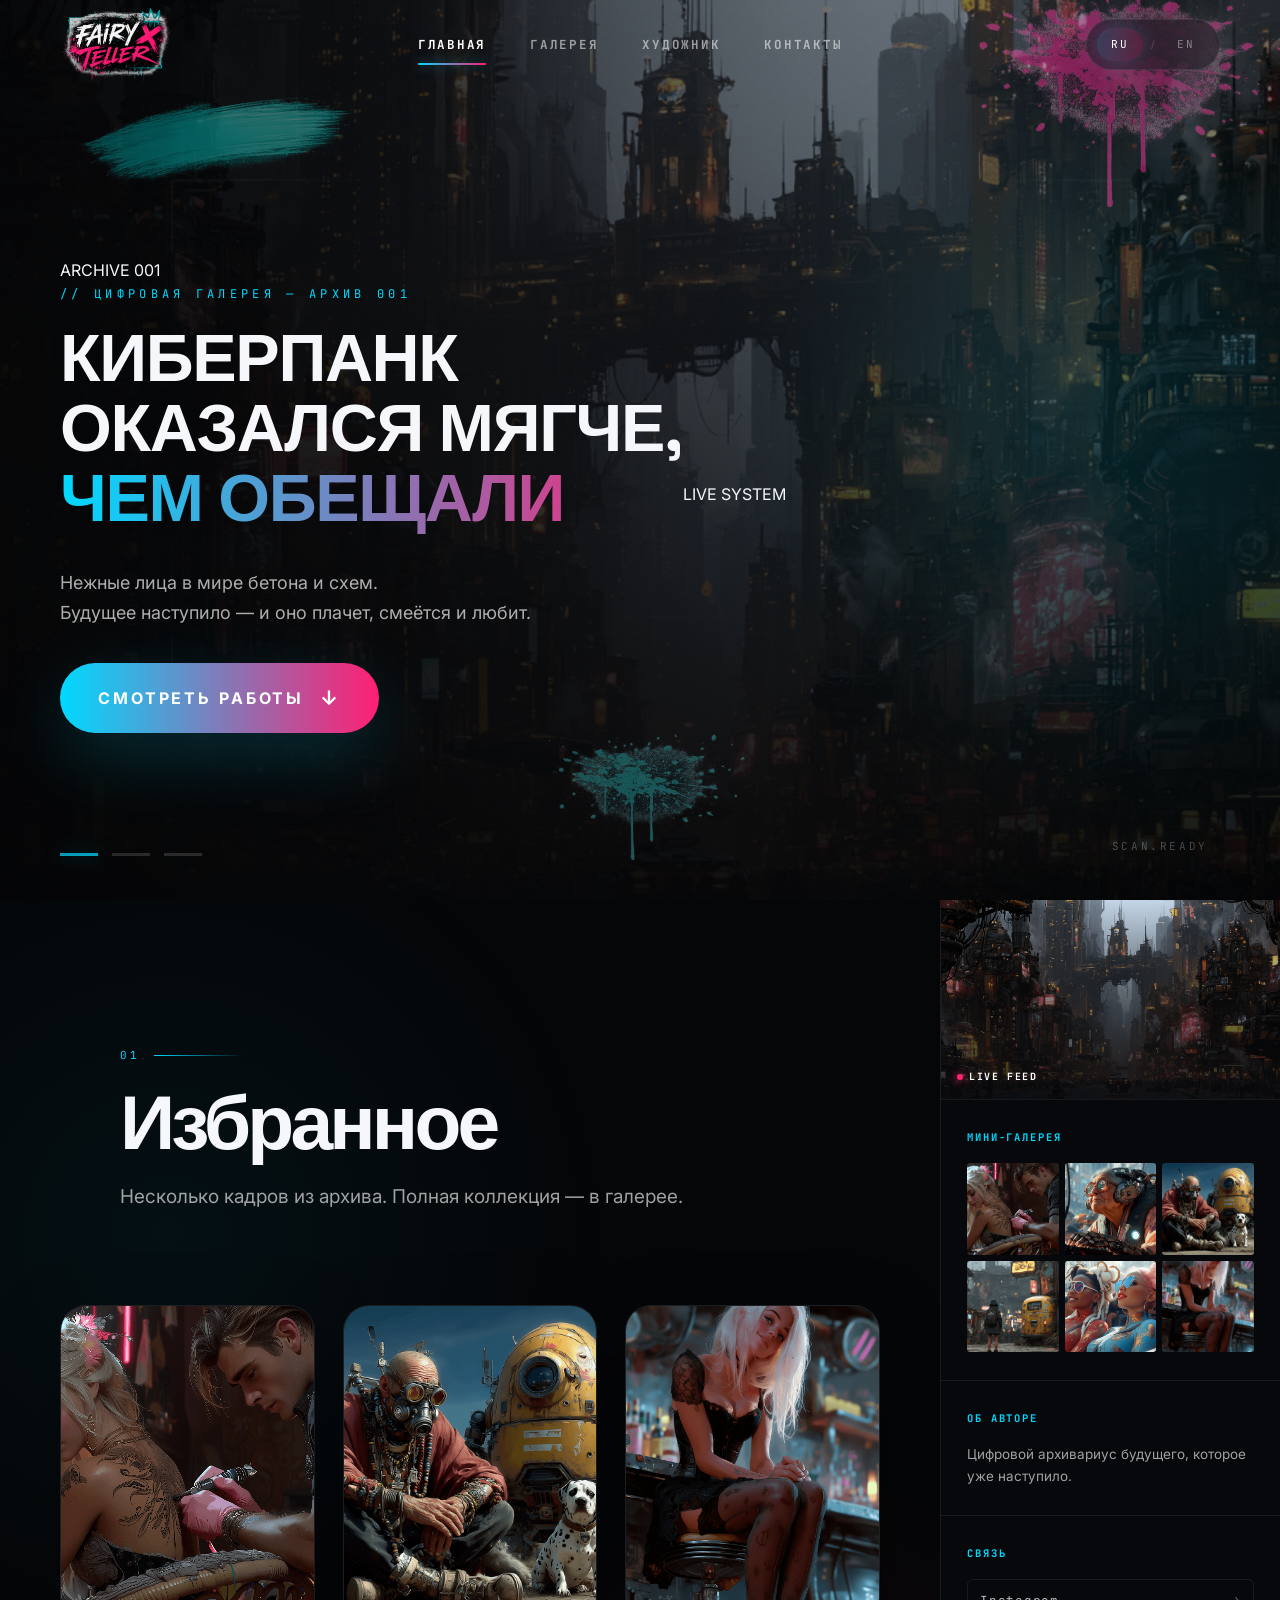
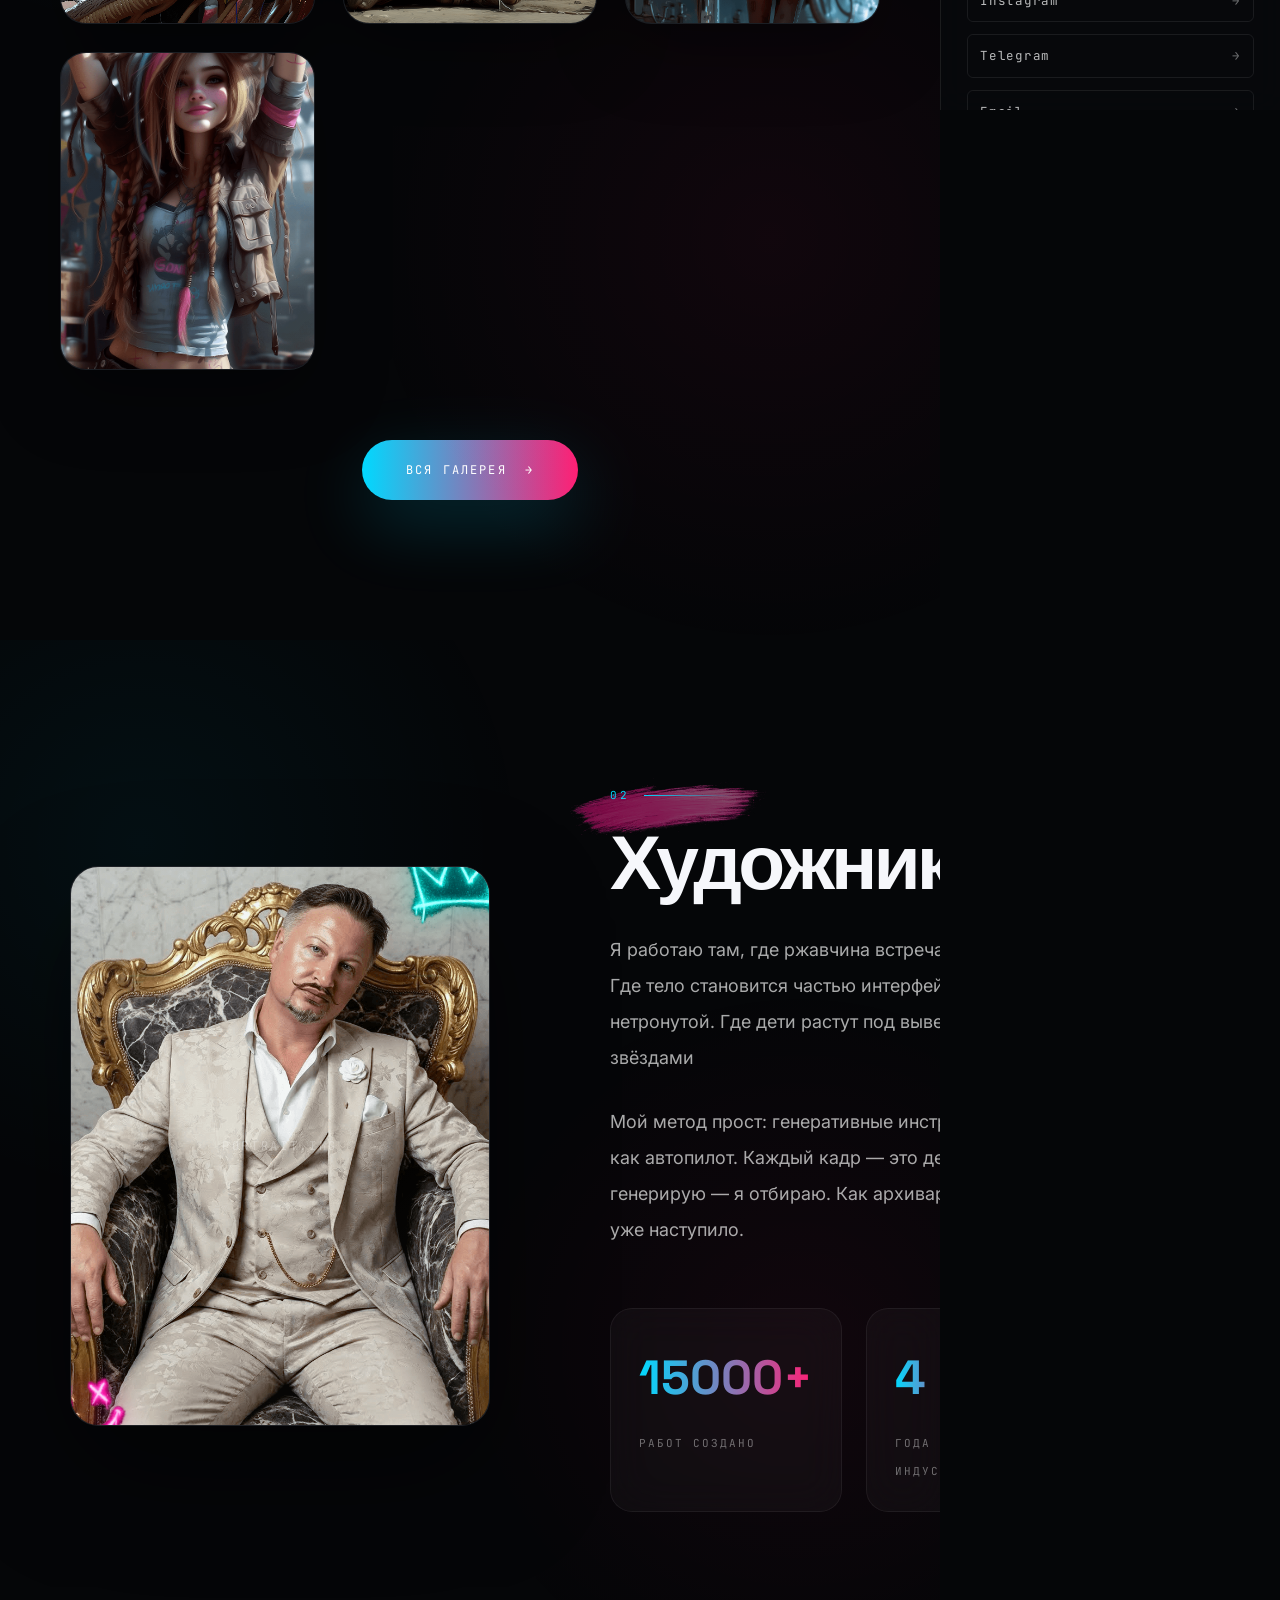
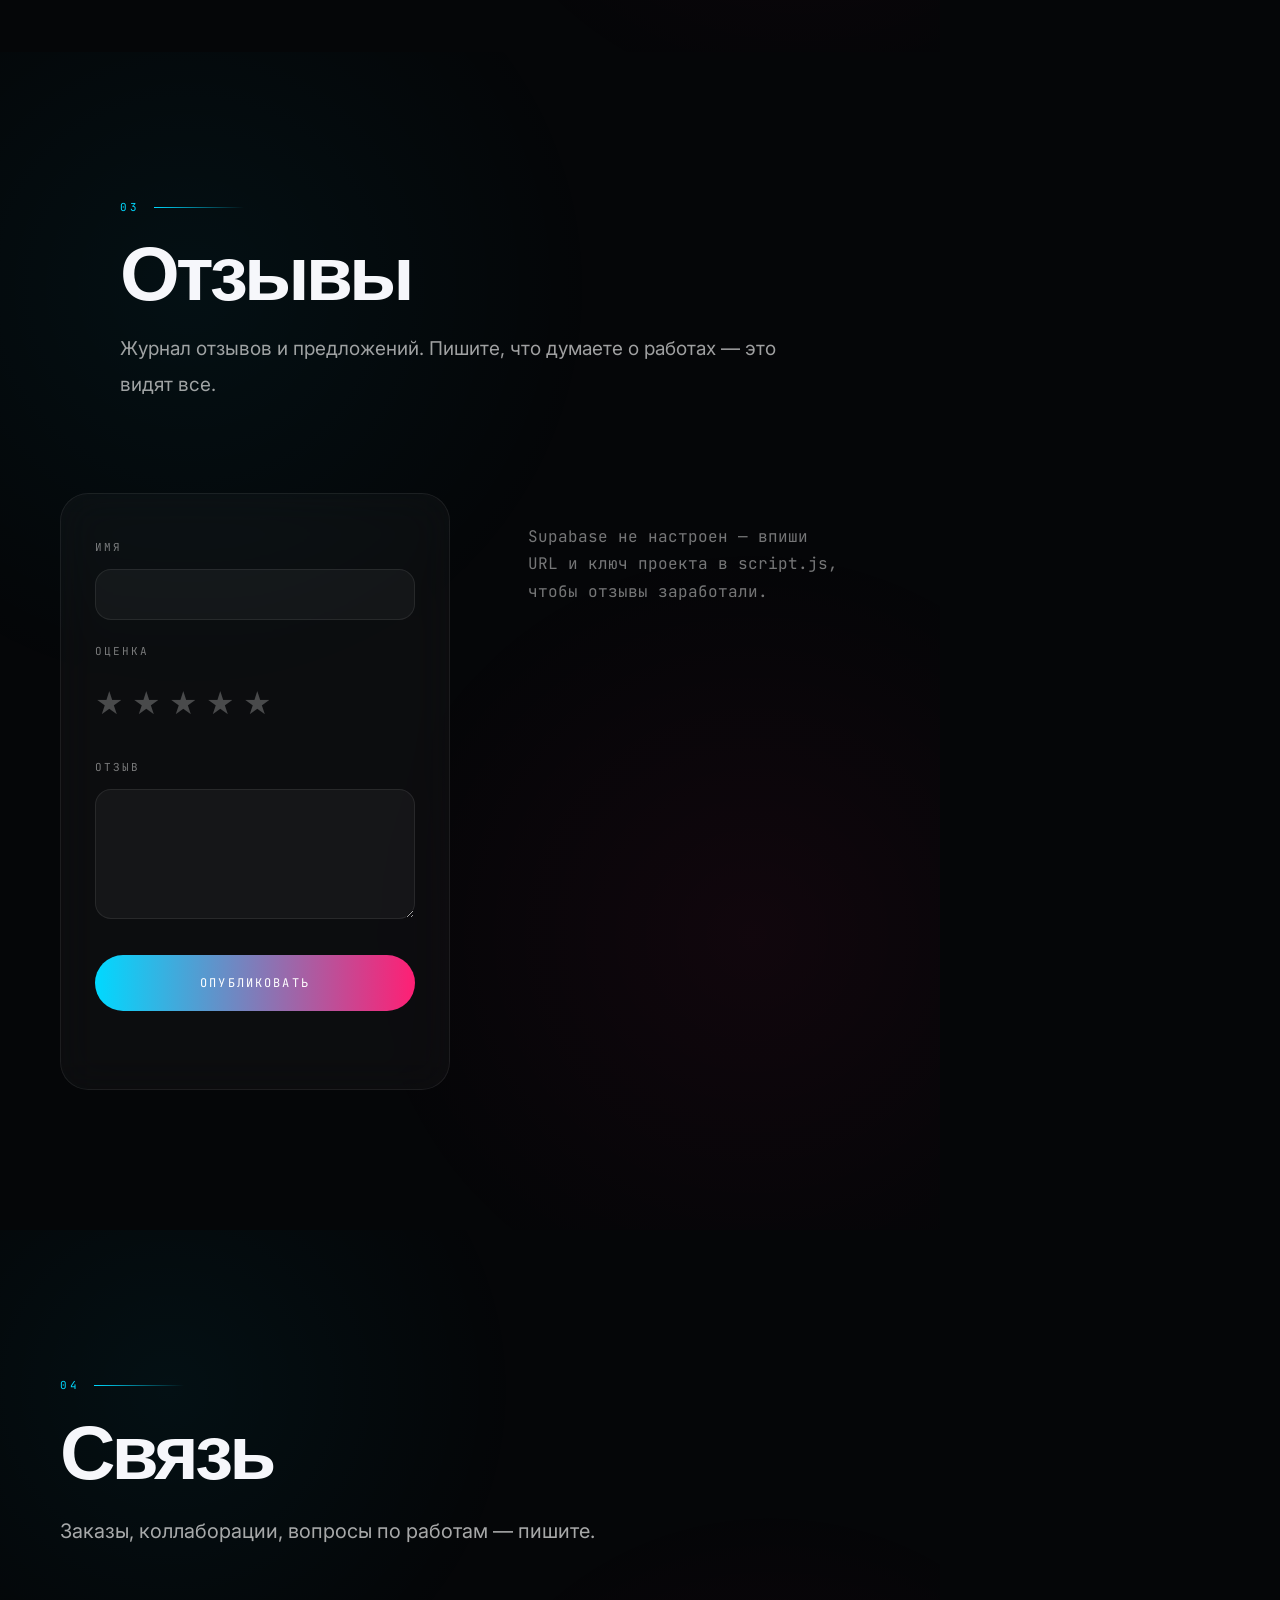
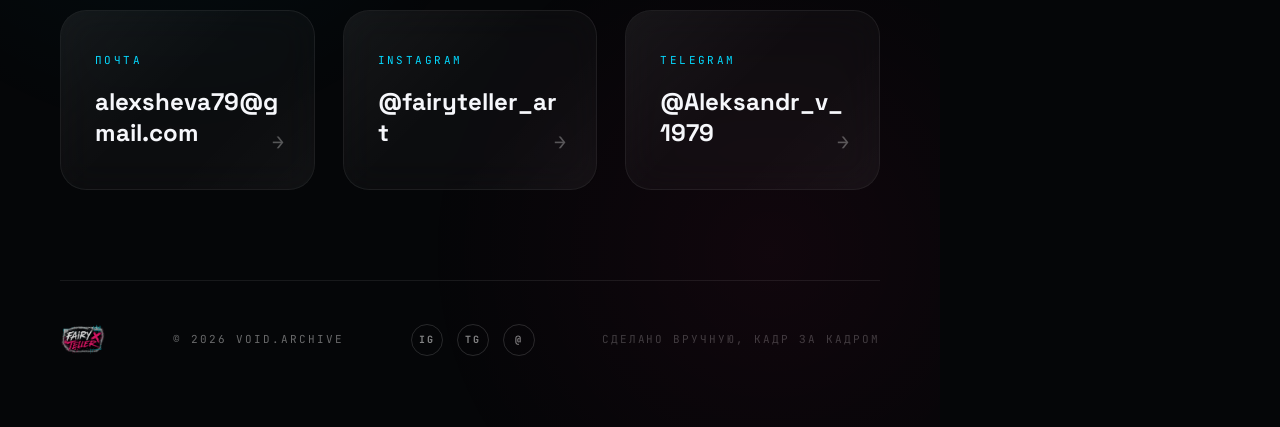
==== commit f12b2c1d: "Add files via upload" ====
--- a/index.html
+++ b/index.html
@@ -14,29 +14,45 @@
 <div class="grain"></div>
 <div class="scanline"></div>
 
-<!-- language switch (separate from side-nav so it survives on mobile) -->
-<button class="lang-switch" id="langSwitch" aria-label="Switch language">
-  <span class="lang-switch__opt active" data-lang="ru">RU</span>
-  <span class="lang-switch__sep">/</span>
-  <span class="lang-switch__opt" data-lang="en">EN</span>
-</button>
-
-<!-- side nav -->
-<nav class="side-nav">
-  <div class="side-nav__brand">V.A</div>
-  <ul class="side-nav__links">
-    <li><a href="#gallery" class="active" data-label="01" data-i18n="nav.gallery">Галерея</a></li>
-    <li><a href="#about" data-label="02" data-i18n="nav.about">Художник</a></li>
-    <li><a href="#reviews" data-label="03" data-i18n="nav.reviews">Отзывы</a></li>
-    <li><a href="#contact" data-label="04" data-i18n="nav.contact">Контакты</a></li>
-  </ul>
-</nav>
+<!-- HEADER -->
+<header class="site-header" id="siteHeader">
+  <a href="index.html" class="site-header__logo">
+    <img src="assets/logo/logo.png" alt="Fairy Teller">
+  </a>
+  <nav class="site-header__nav">
+    <a href="#top" class="active" data-i18n="nav.home">Главная</a>
+    <a href="gallery.html" data-i18n="nav.gallery">Галерея</a>
+    <a href="#about" data-i18n="nav.about">Обо мне</a>
+    <a href="#contact" data-i18n="nav.contact">Контакты</a>
+  </nav>
+  <button class="lang-switch" id="langSwitch" aria-label="Switch language">
+    <span class="lang-switch__opt active" data-lang="ru">RU</span>
+    <span class="lang-switch__sep">/</span>
+    <span class="lang-switch__opt" data-lang="en">EN</span>
+  </button>
+</header>
 
 <!-- HERO -->
-<header class="hero" id="top">
+<section class="hero" id="top">
+  <div class="hero__photobg" style="background-image:url('assets/backgrounds/hero-bg.webp')"></div>
   <div class="hero__bg" id="heroBg"></div>
   <div class="hero__grid"></div>
+
+  <img class="hero__overlay hero__overlay--noise" src="assets/overlays/noise-overlay.png" alt="" aria-hidden="true">
+  <img class="hero__overlay hero__overlay--glitch" src="assets/overlays/glitch-overlay.png" alt="" aria-hidden="true">
+  <img class="hero__overlay hero__overlay--splash-pink" src="assets/overlays/paint-splash-pink.png" alt="" aria-hidden="true">
+  <img class="hero__overlay hero__overlay--splash-cyan" src="assets/overlays/paint-splash-cyan.png" alt="" aria-hidden="true">
+  <img class="hero__overlay hero__overlay--brush" src="assets/overlays/brush-stroke-cyan.png" alt="" aria-hidden="true">
+  <img class="hero__overlay hero__overlay--corners" src="assets/overlays/corner-lines.png" alt="" aria-hidden="true">
+
   <div class="hero__content">
+    <div class="hero__serial">
+
+ARCHIVE 001
+
+</div>
+
+<div class="hero__line"></div>
     <p class="hero__eyebrow" data-i18n="hero.eyebrow">// ЦИФРОВАЯ ГАЛЕРЕЯ — АРХИВ 001</p>
     <h1 class="hero__title">
       <span data-i18n="hero.title1">ГОРОД,</span>
@@ -48,11 +64,22 @@
   </div>
   <div class="hero__dots" id="heroDots"></div>
   <div class="hero__tag">SCAN.READY</div>
-</header>
+  <div class="hero__status">
+
+<span></span>
+
+LIVE SYSTEM
+
+</div>
+</section>
+
+<div class="page-layout">
+<div class="page-layout__main">
 
 <!-- SHOWCASE -->
 <section class="gallery" id="gallery">
   <div class="section-head">
+  <div class="section-head__line"></div>
     <span class="section-head__num">01</span>
     <h2 class="section-head__title" data-i18n="showcase.title">Избранное</h2>
     <p class="section-head__desc" data-i18n="showcase.desc">Несколько кадров из архива. Полная коллекция — в галерее.</p>
@@ -74,16 +101,17 @@
 <section class="about" id="about">
   <div class="about__visual">
     <div class="about__frame">
-      <div class="about__frame-corner tl"></div>
-      <div class="about__frame-corner tr"></div>
-      <div class="about__frame-corner bl"></div>
-      <div class="about__frame-corner br"></div>
       <img class="about__photo" id="aboutPhoto" src="images/artist.png" alt="Портрет художника" onerror="this.style.display='none'; document.getElementById('aboutPlaceholder').style.display='flex';">
       <div class="about__placeholder" id="aboutPlaceholder">PORTRAIT.IMG</div>
+      <img class="about__deco about__deco--corners" src="assets/overlays/corner-lines.png" alt="" aria-hidden="true">
+      <img class="about__deco about__deco--crown" src="assets/overlays/crown-graffiti.png" alt="" aria-hidden="true">
+      <img class="about__deco about__deco--smile" src="assets/overlays/smile-graffiti.png" alt="" aria-hidden="true">
     </div>
   </div>
   <div class="about__content">
+  <div class="section-head__line"></div>
     <span class="section-head__num">02</span>
+    <img class="about__deco about__deco--brush" src="assets/overlays/brush-stroke-pink.png" alt="" aria-hidden="true">
     <h2 class="section-head__title" data-i18n="about.title">Художник</h2>
     <p class="about__text" data-i18n="about.text1">
       Я работаю на границе фотореализма и цифрового сна — там, где свет от вывесок смешивается с дождём,
@@ -114,6 +142,7 @@
 <!-- REVIEWS -->
 <section class="reviews" id="reviews">
   <div class="section-head">
+  <div class="section-head__line"></div>
     <span class="section-head__num">03</span>
     <h2 class="section-head__title" data-i18n="reviews.title">Отзывы</h2>
     <p class="section-head__desc" data-i18n="reviews.desc">Журнал отзывов и предложений. Пишите, что думаете о работах — это видят все.</p>
@@ -149,6 +178,7 @@
 <!-- CONTACT -->
 <section class="contact" id="contact">
   <div class="contact__inner">
+  <div class="section-head__line"></div>
     <span class="section-head__num">04</span>
     <h2 class="section-head__title" data-i18n="contact.title">Связь</h2>
     <p class="contact__text" data-i18n="contact.desc">Заказы, коллаборации, вопросы по работам — пишите.</p>
@@ -157,22 +187,88 @@
       <a href="mailto:alexsheva79@gmail.com" class="contact__card">
         <span class="contact__card-label" data-i18n="contact.email">Почта</span>
         <span class="contact__card-value">alexsheva79@gmail.com</span>
+        <span class="contact__card-arrow">→</span>
       </a>
       <a href="https://instagram.com/fairyteller_art" target="_blank" class="contact__card">
         <span class="contact__card-label">Instagram</span>
         <span class="contact__card-value">@fairyteller_art</span>
+        <span class="contact__card-arrow">→</span>
       </a>
       <a href="https://t.me/Aleksandr_v_1979" target="_blank" class="contact__card">
         <span class="contact__card-label">Telegram</span>
         <span class="contact__card-value">@Aleksandr_v_1979</span>
+        <span class="contact__card-arrow">→</span>
       </a>
     </div>
   </div>
   <footer class="footer">
-    <span>© 2026 VOID.ARCHIVE</span>
-    <span data-i18n="footer.made">Сделано вручную, кадр за кадром</span>
+    <a href="index.html" class="footer__logo">
+      <img src="assets/logo/logo.png" alt="Fairy Teller">
+    </a>
+    <span class="footer__copy">© 2026 VOID.ARCHIVE</span>
+    <div class="footer__socials">
+      <a href="https://instagram.com/fairyteller_art" target="_blank" aria-label="Instagram">IG</a>
+      <a href="https://t.me/Aleksandr_v_1979" target="_blank" aria-label="Telegram">TG</a>
+      <a href="mailto:alexsheva79@gmail.com" aria-label="Email">@</a>
+    </div>
+    <span class="footer__made" data-i18n="footer.made">Сделано вручную, кадр за кадром</span>
   </footer>
 </section>
+
+</div>
+<!-- /page-layout__main -->
+
+<!-- RIGHT SIDE PANEL -->
+<aside class="side-panel" id="sidePanel">
+  <div class="side-panel__inner">
+
+    <!-- mini hero -->
+    <div class="side-panel__block side-panel__mini-hero" id="sidePanelHero">
+      <div class="side-panel__mini-hero-bg" id="sidePanelHeroBg"></div>
+      <span class="side-panel__label">LIVE FEED</span>
+    </div>
+
+    <!-- mini gallery -->
+    <div class="side-panel__block">
+      <span class="side-panel__heading" data-i18n="sidepanel.gallery">Мини-галерея</span>
+      <div class="side-panel__mini-grid" id="sidePanelGrid"></div>
+    </div>
+
+    <!-- about -->
+    <div class="side-panel__block side-panel__about">
+      <span class="side-panel__heading" data-i18n="sidepanel.about">Об авторе</span>
+      <p class="side-panel__about-text" data-i18n="sidepanel.aboutText">Цифровой архивариус будущего, которое уже наступило.</p>
+    </div>
+
+    <!-- contacts -->
+    <div class="side-panel__block side-panel__contacts">
+      <span class="side-panel__heading" data-i18n="sidepanel.contact">Связь</span>
+      <div class="side-panel__contact-list">
+        <a href="https://instagram.com/fairyteller_art" target="_blank" class="side-panel__contact-item">
+          <span>Instagram</span><span class="side-panel__contact-arrow">→</span>
+        </a>
+        <a href="https://t.me/Aleksandr_v_1979" target="_blank" class="side-panel__contact-item">
+          <span>Telegram</span><span class="side-panel__contact-arrow">→</span>
+        </a>
+        <a href="mailto:alexsheva79@gmail.com" class="side-panel__contact-item">
+          <span>Email</span><span class="side-panel__contact-arrow">→</span>
+        </a>
+      </div>
+    </div>
+
+    <!-- banner -->
+    <a href="gallery.html" class="side-panel__banner">
+      <img src="assets/overlays/frame-neon.png" alt="" class="side-panel__banner-frame" aria-hidden="true">
+      <span class="side-panel__banner-text" data-i18n="showcase.cta">Вся галерея</span>
+    </a>
+
+  </div>
+</aside>
+
+</div>
+<!-- /page-layout -->
+
+<button class="side-panel-toggle" id="sidePanelToggle" aria-label="Toggle side panel">☰</button>
 
 <script src="https://cdn.jsdelivr.net/npm/@supabase/supabase-js@2/dist/umd/supabase.min.js"></script>
 <script src="data.js"></script>
--- a/style.css
+++ b/style.css
@@ -1,678 +1,3823 @@
-/* ===== TOKENS ===== */
-:root {
-  --bg: #0d0a14;
-  --surface: #1a1422;
-  --surface-2: #221a2d;
-  --text: #f5f0e8;
-  --text-dim: #a89bb5;
-  --accent: #ffd23f;
-  --accent-2: #ff3d6e;
-  --accent-3: #00e5ff;
-  --border: rgba(245, 240, 232, 0.1);
-  --font-display: 'Space Grotesk', sans-serif;
-  --font-body: 'Inter', sans-serif;
-  --font-mono: 'JetBrains Mono', monospace;
-}
-
-* { margin: 0; padding: 0; box-sizing: border-box; }
-
-html { scroll-behavior: smooth; }
-
-body {
-  background: var(--bg);
-  color: var(--text);
-  font-family: var(--font-body);
-  overflow-x: hidden;
-  -webkit-font-smoothing: antialiased;
-}
-
-a { color: inherit; text-decoration: none; }
-
-::selection { background: var(--accent); color: var(--bg); }
-
-/* ===== ATMOSPHERE ===== */
-.grain {
-  position: fixed; inset: 0; pointer-events: none; z-index: 100;
-  opacity: 0.04; mix-blend-mode: overlay;
-  background-image: url("data:image/svg+xml,%3Csvg xmlns='http://www.w3.org/2000/svg' width='100' height='100'%3E%3Cfilter id='n'%3E%3CfeTurbulence type='fractalNoise' baseFrequency='0.9' numOctaves='2' stitchTiles='stitch'/%3E%3C/filter%3E%3Crect width='100%25' height='100%25' filter='url(%23n)'/%3E%3C/svg%3E");
-}
-
-.scanline {
-  position: fixed; top: 0; left: 0; width: 100%; height: 2px;
-  background: linear-gradient(90deg, transparent, var(--accent-2), var(--accent), var(--accent-3), transparent);
-  opacity: 0.3; z-index: 99; pointer-events: none;
-  animation: scan 8s linear infinite;
-}
-@keyframes scan {
-  0% { top: -2px; }
-  100% { top: 100%; }
-}
-
-@media (prefers-reduced-motion: reduce) {
-  .scanline { display: none; }
-  html { scroll-behavior: auto; }
-  * { animation-duration: 0.01ms !important; transition-duration: 0.01ms !important; }
-}
-
-/* ===== SIDE NAV ===== */
-.side-nav {
-  position: fixed; top: 0; left: 0; height: 100vh; width: 88px;
-  display: flex; flex-direction: column; align-items: center;
-  justify-content: center; gap: 80px; padding: 32px 0;
-  z-index: 50; border-right: 1px solid var(--border);
-  background: rgba(8, 9, 12, 0.6); backdrop-filter: blur(8px);
-}
-
-.side-nav__brand {
-  position: absolute; top: 32px;
-  font-family: var(--font-display); font-weight: 700; font-size: 14px;
-  letter-spacing: 0.1em; color: var(--accent);
-  writing-mode: vertical-rl;
-}
-
-.side-nav__links {
-  list-style: none; display: flex; flex-direction: column; gap: 40px;
-}
-
-.side-nav__links a {
-  display: block; font-family: var(--font-mono); font-size: 11px;
-  letter-spacing: 0.05em; color: var(--text-dim);
-  writing-mode: vertical-rl; text-orientation: mixed;
-  position: relative; padding-left: 16px;
-  transition: color 0.3s ease;
-}
-
-.side-nav__links a::before {
-  content: attr(data-label);
-  position: absolute; top: -20px; left: 50%; transform: translateX(-50%);
-  font-size: 9px; color: var(--accent); opacity: 0.6;
-}
-
-.side-nav__links a:hover,
-.side-nav__links a.active {
-  color: var(--text);
-}
-
-.side-nav__links a.active::after {
-  content: ''; position: absolute; right: -14px; top: 50%;
-  width: 4px; height: 4px; border-radius: 50%;
-  background: var(--accent); box-shadow: 0 0 8px var(--accent);
-}
-
-.lang-switch {
-  position: fixed; top: 32px; left: 24px; z-index: 60;
-  display: flex; align-items: center; gap: 6px;
-  background: rgba(13,10,20,0.6); backdrop-filter: blur(8px);
-  border: 1px solid var(--border); border-radius: 20px;
-  padding: 8px 4px; cursor: pointer;
-  writing-mode: vertical-rl;
-}
-
-.lang-switch__opt {
-  font-family: var(--font-mono); font-size: 10px; letter-spacing: 0.05em;
-  color: var(--text-dim); padding: 4px 2px; transition: color 0.3s ease;
-}
-
-.lang-switch__opt.active { color: var(--accent); font-weight: 600; }
-
-.lang-switch__sep { color: var(--text-dim); opacity: 0.4; font-size: 10px; }
-
-@media (max-width: 768px) {
-  .lang-switch {
-    top: 16px; left: auto; right: 16px;
-    writing-mode: horizontal-tb;
-    padding: 8px 12px;
-  }
-}
-
-@media (max-width: 768px) {
-  .side-nav { display: none; }
-}
-
-/* ===== HERO ===== */
-.hero {
-  position: relative; min-height: 100vh; margin-left: 88px;
-  display: flex; align-items: center; padding: 0 80px;
-  overflow: hidden;
-}
-
-.hero__bg {
-  position: absolute; inset: 0; z-index: -2;
-  overflow: hidden;
-}
-
-.hero__slide {
-  position: absolute; inset: 0;
-  background-size: cover; background-position: center;
-  opacity: 0; transition: opacity 1.8s ease;
-}
-
-.hero__slide.active { opacity: 1; }
-
-.hero__bg::after {
-  content: '';
-  position: absolute; inset: 0;
-  background:
-    linear-gradient(180deg, rgba(13,10,20,0.55) 0%, rgba(13,10,20,0.75) 55%, rgba(13,10,20,0.96) 100%),
-    linear-gradient(90deg, rgba(13,10,20,0.5) 0%, transparent 45%);
-  z-index: 1;
-}
-
-.hero__grid {
-  position: absolute; inset: 0; z-index: -1; opacity: 0.4;
-  background-image:
-    linear-gradient(var(--border) 1px, transparent 1px),
-    linear-gradient(90deg, var(--border) 1px, transparent 1px);
-  background-size: 64px 64px;
-  mask-image: linear-gradient(to bottom, transparent, rgba(0,0,0,0.6) 30%, transparent 80%);
-}
-
-.hero__content { max-width: 720px; }
-
-.hero__eyebrow {
-  font-family: var(--font-mono); font-size: 12px; color: var(--accent);
-  letter-spacing: 0.08em; margin-bottom: 24px;
-}
-
-.hero__title {
-  font-family: var(--font-display); font-weight: 700;
-  font-size: clamp(42px, 7vw, 84px); line-height: 1.02;
-  letter-spacing: -0.01em; display: flex; flex-direction: column;
-  margin-bottom: 32px;
-}
-
-.hero__title .accent { color: var(--accent); }
-
-.hero__sub {
-  font-size: 17px; color: var(--text-dim); line-height: 1.6;
-  margin-bottom: 40px; max-width: 480px;
-}
-
-.hero__cta {
-  display: inline-flex; align-items: center; gap: 10px;
-  font-family: var(--font-mono); font-size: 13px; letter-spacing: 0.05em;
-  padding: 16px 28px; border: 1px solid var(--accent); color: var(--accent);
-  border-radius: 2px; transition: all 0.35s ease; position: relative; z-index: 5;
-}
-
-.hero__cta:hover {
-  background: linear-gradient(90deg, var(--accent-2), var(--accent));
-  color: var(--bg); border-color: transparent;
-  box-shadow: 0 4px 24px rgba(255, 61, 110, 0.35);
-}
-
-.hero__cta-arrow { transition: transform 0.3s ease; }
-.hero__cta:hover .hero__cta-arrow { transform: translateY(3px); }
-
-.hero__tag {
-  position: absolute; bottom: 40px; right: 80px;
-  font-family: var(--font-mono); font-size: 11px; color: var(--text-dim);
-  letter-spacing: 0.1em; opacity: 0.5;
-}
-
-.hero__dots {
-  position: absolute; bottom: 44px; left: 88px; z-index: 5;
-  display: flex; gap: 10px;
-}
-
-.hero__dot {
-  width: 28px; height: 3px; background: rgba(245,240,232,0.25);
-  border: none; cursor: pointer; transition: background 0.3s ease;
-  padding: 0;
-}
-
-.hero__dot.active { background: var(--accent); }
-
-@media (max-width: 768px) {
-  .hero__dots { left: 24px; }
-}
-
-@media (max-width: 768px) {
-  .hero { margin-left: 0; padding: 0 24px; }
-  .hero__tag { right: 24px; }
-}
-
-/* ===== SECTION HEAD (shared) ===== */
-.section-head {
-  margin-left: 88px; padding: 0 80px; max-width: 760px;
-  margin-bottom: 64px;
-}
-
-.section-head__num {
-  font-family: var(--font-mono); font-size: 12px; color: var(--accent);
-  letter-spacing: 0.1em;
-}
-
-.section-head__title {
-  font-family: var(--font-display); font-weight: 600;
-  font-size: clamp(32px, 4vw, 48px); margin: 12px 0 16px;
-}
-
-.section-head__desc {
-  color: var(--text-dim); font-size: 16px; line-height: 1.6;
-}
-
-@media (max-width: 768px) {
-  .section-head { margin-left: 0; padding: 0 24px; }
-}
-
-/* ===== GALLERY ===== */
-.gallery { padding: 120px 0 100px; }
-
-.showcase__more {
-  margin-left: 88px; padding: 0 80px;
-  display: flex; justify-content: center; margin-top: 56px;
-}
-
-.showcase__more-btn {
-  display: inline-flex; align-items: center; gap: 12px;
-  font-family: var(--font-mono); font-size: 14px; letter-spacing: 0.05em;
-  padding: 18px 36px; border: 1px solid var(--accent); color: var(--accent);
-  border-radius: 2px; transition: all 0.35s ease;
-}
-
-.showcase__more-btn:hover {
-  background: linear-gradient(90deg, var(--accent-2), var(--accent));
-  color: var(--bg); border-color: transparent;
-  box-shadow: 0 4px 24px rgba(255, 61, 110, 0.35);
-}
-
-.showcase__more-arrow { transition: transform 0.3s ease; }
-.showcase__more-btn:hover .showcase__more-arrow { transform: translateX(4px); }
-
-@media (max-width: 768px) {
-  .showcase__more { margin-left: 0; padding: 0 24px; }
-}
-
-
-.gallery__grid {
-  margin-left: 88px; padding: 0 80px;
-  display: grid; grid-template-columns: repeat(3, 1fr); gap: 2px;
-}
-
-@media (max-width: 1024px) {
-  .gallery__grid { grid-template-columns: repeat(2, 1fr); }
-}
-@media (max-width: 768px) {
-  .gallery__grid { margin-left: 0; padding: 0 24px; grid-template-columns: 1fr; }
-}
-
-.work {
-  position: relative; aspect-ratio: 4/5; overflow: hidden;
-  background: var(--surface); cursor: pointer;
-  border: 1px solid transparent;
-  transition: border-color 0.4s ease;
-}
-
-.work:hover {
-  border-color: var(--accent-2);
-  box-shadow: 0 0 32px rgba(255, 61, 110, 0.18);
-}
-
-.work__img {
-  position: absolute; inset: 0; width: 100%; height: 100%;
-  object-fit: cover; display: block;
-  filter: saturate(0.95) contrast(1.03);
-  transition: transform 0.6s ease, filter 0.4s ease;
-}
-
-.work:hover .work__img {
-  transform: scale(1.04);
-  filter: saturate(1.05) contrast(1.05);
-}
-
-.work__placeholder {
-  position: absolute; inset: 0;
-  display: flex; flex-direction: column; align-items: center; justify-content: center;
-  gap: 12px;
-  background:
-    repeating-linear-gradient(135deg, var(--surface) 0 2px, var(--surface-2) 2px 4px);
-}
-
-.work__placeholder-icon {
-  font-family: var(--font-mono); font-size: 10px; color: var(--text-dim);
-  letter-spacing: 0.1em; opacity: 0.6;
-}
-
-.work__info {
-  position: absolute; left: 0; right: 0; bottom: 0; padding: 20px;
-  background: linear-gradient(to top, rgba(8,9,12,0.92), transparent);
-  transform: translateY(8px); opacity: 0;
-  transition: all 0.4s ease;
-}
-
-.work:hover .work__info { transform: translateY(0); opacity: 1; }
-
-.work__title {
-  font-family: var(--font-display); font-weight: 600; font-size: 16px;
-  margin-bottom: 4px;
-}
-
-.work__meta {
-  font-family: var(--font-mono); font-size: 10px; color: var(--accent);
-  letter-spacing: 0.05em;
-}
-
-.work__scan {
-  position: absolute; top: 0; left: 0; right: 0; height: 1px;
-  background: var(--accent-3); box-shadow: 0 0 12px var(--accent-3);
-  transform: translateY(-100%); opacity: 0;
-  transition: none;
-}
-
-.work:hover .work__scan {
-  animation: scanWork 1.4s ease-in-out;
-}
-
-@keyframes scanWork {
-  0% { transform: translateY(0); opacity: 1; }
-  100% { transform: translateY(420px); opacity: 0; }
-}
-
-.work__coord {
-  position: absolute; top: 14px; right: 14px;
-  font-family: var(--font-mono); font-size: 9px; color: var(--text-dim);
-  opacity: 0; transition: opacity 0.4s ease; letter-spacing: 0.05em;
-}
-
-.work:hover .work__coord { opacity: 0.85; color: var(--accent-3); }
-
-/* ===== ABOUT ===== */
-.about {
-  margin-left: 88px; padding: 100px 80px;
-  display: grid; grid-template-columns: 360px 1fr; gap: 80px;
-  align-items: start; border-top: 1px solid var(--border);
-}
-
-@media (max-width: 1024px) {
-  .about { grid-template-columns: 1fr; gap: 48px; }
-}
-@media (max-width: 768px) {
-  .about { margin-left: 0; padding: 80px 24px; }
-}
-
-.about__frame {
-  position: relative; aspect-ratio: 3/4;
-  background: var(--surface);
-}
-
-.about__photo {
-  position: absolute; inset: 0; width: 100%; height: 100%;
-  object-fit: cover; display: block;
-  filter: saturate(1.02) contrast(1.02);
-}
-
-.about__placeholder {
-  position: absolute; inset: 0;
-  display: none; align-items: center; justify-content: center;
-  font-family: var(--font-mono); font-size: 11px; color: var(--text-dim);
-  letter-spacing: 0.1em;
-  background: repeating-linear-gradient(135deg, var(--surface) 0 2px, var(--surface-2) 2px 4px);
-}
-
-.about__frame-corner {
-  position: absolute; width: 20px; height: 20px;
-  border: 1px solid var(--accent);
-}
-.about__frame-corner.tl { top: -1px; left: -1px; border-width: 1px 0 0 1px; }
-.about__frame-corner.tr { top: -1px; right: -1px; border-width: 1px 1px 0 0; }
-.about__frame-corner.bl { bottom: -1px; left: -1px; border-width: 0 0 1px 1px; }
-.about__frame-corner.br { bottom: -1px; right: -1px; border-width: 0 1px 1px 0; }
-
-.about__content { padding-top: 8px; }
-
-.about__text {
-  color: var(--text-dim); font-size: 16px; line-height: 1.7;
-  margin: 20px 0; max-width: 560px;
-}
-
-.about__stats {
-  display: flex; gap: 48px; margin-top: 40px; flex-wrap: wrap;
-}
-
-.about__stat { display: flex; flex-direction: column; gap: 4px; }
-
-.about__stat-num {
-  font-family: var(--font-display); font-weight: 700; font-size: 32px;
-  background: linear-gradient(90deg, var(--accent), var(--accent-2));
-  -webkit-background-clip: text; background-clip: text; color: transparent;
-}
-
-.about__stat-label {
-  font-family: var(--font-mono); font-size: 11px; color: var(--text-dim);
-  letter-spacing: 0.05em;
-}
-
-/* ===== REVIEWS ===== */
-.reviews {
-  margin-left: 88px; padding: 100px 80px;
-  border-top: 1px solid var(--border);
-}
-
-@media (max-width: 768px) {
-  .reviews { margin-left: 0; padding: 80px 24px; }
-}
-
-.reviews__layout {
-  display: grid; grid-template-columns: 360px 1fr; gap: 60px;
-  align-items: start;
-}
-
-@media (max-width: 1024px) {
-  .reviews__layout { grid-template-columns: 1fr; gap: 40px; }
-}
-
-/* form */
-.review-form {
-  display: flex; flex-direction: column; gap: 8px;
-  background: var(--surface); padding: 28px;
-  border: 1px solid var(--border); border-radius: 4px;
-}
-
-.review-form__label {
-  font-family: var(--font-mono); font-size: 11px; color: var(--text-dim);
-  letter-spacing: 0.05em; margin-top: 12px;
-}
-
-.review-form__label:first-child { margin-top: 0; }
-
-.review-form__input {
-  background: var(--surface-2); border: 1px solid var(--border);
-  color: var(--text); font-family: var(--font-body); font-size: 14px;
-  padding: 12px 14px; border-radius: 3px; outline: none;
-  transition: border-color 0.3s ease;
-}
-
-.review-form__input:focus { border-color: var(--accent); }
-
-.review-form__textarea { resize: vertical; min-height: 90px; }
-
-.star-input { display: flex; gap: 4px; }
-
-.star {
-  background: none; border: none; cursor: pointer;
-  font-size: 24px; color: var(--text-dim); opacity: 0.4;
-  transition: all 0.2s ease; padding: 2px;
-}
-
-.star.filled { color: var(--accent); opacity: 1; }
-.star:hover { transform: scale(1.15); }
-
-.review-form__submit {
-  margin-top: 20px; padding: 14px 24px;
-  background: linear-gradient(90deg, var(--accent-2), var(--accent));
-  color: var(--bg); border: none; border-radius: 3px;
-  font-family: var(--font-mono); font-size: 13px; letter-spacing: 0.05em;
-  font-weight: 600; cursor: pointer; transition: opacity 0.3s ease;
-}
-
-.review-form__submit:hover { opacity: 0.88; }
-.review-form__submit:disabled { opacity: 0.5; cursor: not-allowed; }
-
-.review-form__status {
-  font-family: var(--font-mono); font-size: 12px; color: var(--accent-3);
-  min-height: 16px; margin-top: 4px;
-}
-
-/* list */
-.reviews__list {
-  display: flex; flex-direction: column; gap: 1px;
-  max-height: 560px; overflow-y: auto;
-}
-
-.reviews__loading, .reviews__empty {
-  font-family: var(--font-mono); font-size: 13px; color: var(--text-dim);
-  padding: 20px 0;
-}
-
-.review-card {
-  background: var(--surface); padding: 20px 24px;
-  border: 1px solid var(--border); border-radius: 3px;
-  margin-bottom: 12px;
-}
-
-.review-card__head {
-  display: flex; justify-content: space-between; align-items: baseline;
-  margin-bottom: 8px; gap: 12px; flex-wrap: wrap;
-}
-
-.review-card__name {
-  font-family: var(--font-display); font-weight: 600; font-size: 15px;
-}
-
-.review-card__stars { color: var(--accent); font-size: 13px; letter-spacing: 1px; }
-
-.review-card__date {
-  font-family: var(--font-mono); font-size: 10px; color: var(--text-dim);
-}
-
-.review-card__text {
-  color: var(--text-dim); font-size: 14px; line-height: 1.6;
-}
-
-/* ===== CONTACT ===== */
-.contact {
-  margin-left: 88px; padding: 100px 80px 0;
-  border-top: 1px solid var(--border);
-}
-
-@media (max-width: 768px) {
-  .contact { margin-left: 0; padding: 80px 24px 0; }
-}
-
-.contact__inner { max-width: 760px; }
-
-.contact__text {
-  color: var(--text-dim); font-size: 16px; margin: 16px 0 48px;
-}
-
-.contact__grid {
-  display: grid; grid-template-columns: repeat(3, 1fr); gap: 1px;
-  margin-bottom: 80px;
-}
-
-@media (max-width: 768px) {
-  .contact__grid { grid-template-columns: 1fr; }
-}
-
-.contact__card {
-  background: var(--surface); padding: 28px;
-  display: flex; flex-direction: column; gap: 8px;
-  border: 1px solid var(--border);
-  transition: all 0.3s ease;
-}
-
-.contact__card:hover {
-  background: var(--surface-2); border-color: var(--accent);
-}
-
-.contact__card-label {
-  font-family: var(--font-mono); font-size: 10px; color: var(--text-dim);
-  letter-spacing: 0.1em; text-transform: uppercase;
-}
-
-.contact__card-value {
-  font-family: var(--font-display); font-weight: 600; font-size: 17px;
-}
-
-.footer {
-  display: flex; justify-content: space-between; padding: 32px 0;
-  border-top: 1px solid var(--border);
-  font-family: var(--font-mono); font-size: 11px; color: var(--text-dim);
-  letter-spacing: 0.05em;
-}
-
-@media (max-width: 768px) {
-  .footer { flex-direction: column; gap: 8px; }
-}
-
-.work[role="button"] { cursor: zoom-in; }
-.work[role="button"]:focus-visible { outline: 2px solid var(--accent-3); outline-offset: 3px; }
-
-/* ===== LIGHTBOX ===== */
-.lightbox {
-  position: fixed; inset: 0; z-index: 200;
-  background: rgba(8, 6, 12, 0.96);
-  display: flex; align-items: center; justify-content: center;
-  opacity: 0; visibility: hidden;
-  transition: opacity 0.3s ease;
-}
-
-.lightbox.open { opacity: 1; visibility: visible; }
-
-.lightbox__stage {
-  max-width: 88vw; max-height: 86vh;
-  display: flex; flex-direction: column; align-items: center; gap: 16px;
-}
-
-.lightbox__img {
-  max-width: 88vw; max-height: 76vh; object-fit: contain;
-  border: 1px solid var(--border);
-  box-shadow: 0 20px 60px rgba(0,0,0,0.5);
-}
-
-.lightbox__caption {
-  display: flex; flex-direction: column; align-items: center; gap: 4px;
-  text-align: center;
-}
-
-.lightbox__title {
-  font-family: var(--font-display); font-weight: 600; font-size: 17px; color: var(--text);
-}
-
-.lightbox__meta {
-  font-family: var(--font-mono); font-size: 11px; color: var(--accent);
-  letter-spacing: 0.05em;
-}
-
-.lightbox__close {
-  position: absolute; top: 24px; right: 28px;
-  background: none; border: 1px solid var(--border); color: var(--text);
-  width: 40px; height: 40px; border-radius: 50%; font-size: 16px;
-  cursor: pointer; transition: all 0.3s ease; z-index: 5;
-}
-
-.lightbox__close:hover { border-color: var(--accent-2); color: var(--accent-2); }
-
-.lightbox__nav {
-  position: absolute; top: 50%; transform: translateY(-50%);
-  background: none; border: 1px solid var(--border); color: var(--text);
-  width: 48px; height: 48px; border-radius: 50%; font-size: 18px;
-  cursor: pointer; transition: all 0.3s ease; z-index: 5;
-}
-
-.lightbox__nav:hover { border-color: var(--accent); color: var(--accent); }
-.lightbox__nav--prev { left: 24px; }
-.lightbox__nav--next { right: 24px; }
-
-@media (max-width: 768px) {
-  .lightbox__close { top: 14px; right: 14px; width: 36px; height: 36px; }
-  .lightbox__nav { width: 40px; height: 40px; }
-  .lightbox__nav--prev { left: 8px; }
-  .lightbox__nav--next { right: 8px; }
-}
-
-/* focus visibility */
-a:focus-visible {
-  outline: 2px solid var(--accent); outline-offset: 2px;
-}
+/* ==========================================================
+   FAIRYTELLER DESIGN SYSTEM
+========================================================== */
+
+:root{
+
+--bg:#050608;
+--bg2:#090b0f;
+--panel:rgba(255,255,255,.035);
+
+--cyan:#00d9ff;
+--pink:#ff1f74;
+--gold:#ffd56b;
+
+--accent:var(--gold);
+--accent-2:var(--pink);
+--accent-3:var(--cyan);
+
+--text:#f6f7fb;
+--text-soft:rgba(255,255,255,.70);
+--text-dim:rgba(255,255,255,.38);
+
+--border:rgba(255,255,255,.08);
+
+--shadow:
+0 40px 120px rgba(0,0,0,.55);
+
+--radius:28px;
+
+--font-display:"Space Grotesk",sans-serif;
+--font-body:"Inter",sans-serif;
+--font-mono:"JetBrains Mono",monospace;
+
+--gutter:80px;
+
+}
+
+/* gutter по ТЗ п.3: Desktop 80 / Laptop 60 / Tablet 40 / Mobile 20 */
+@media (max-width:1439px){ :root{ --gutter:60px; } }
+@media (max-width:1023px){ :root{ --gutter:40px; } }
+@media (max-width:767px){ :root{ --gutter:20px; } }
+
+
+
+/* ==========================================================
+RESET
+========================================================== */
+
+*,
+*::before,
+*::after{
+
+margin:0;
+padding:0;
+box-sizing:border-box;
+
+}
+
+html{
+
+scroll-behavior:smooth;
+
+}
+
+body{
+
+background:var(--bg);
+
+color:var(--text);
+
+font-family:var(--font-body);
+
+overflow-x:hidden;
+
+line-height:1.7;
+
+}
+
+img{
+
+display:block;
+
+max-width:100%;
+
+}
+
+a{
+
+text-decoration:none;
+
+color:inherit;
+
+}
+
+button{
+
+font:inherit;
+
+cursor:pointer;
+
+}
+
+
+
+/* ==========================================================
+BACKGROUND
+========================================================== */
+
+body::before{
+
+content:"";
+
+position:fixed;
+
+inset:0;
+
+z-index:-20;
+
+background:
+
+radial-gradient(circle at 15% 20%,
+rgba(0,217,255,.05),
+transparent 32%),
+
+radial-gradient(circle at 85% 70%,
+rgba(255,31,116,.06),
+transparent 34%),
+
+linear-gradient(
+180deg,
+#040506,
+#07090d 50%,
+#050608
+);
+
+}
+
+
+
+/* ==========================================================
+NOISE
+========================================================== */
+
+.grain{
+
+position:fixed;
+
+inset:0;
+
+pointer-events:none;
+
+opacity:.08;
+
+mix-blend-mode:soft-light;
+
+z-index:999;
+
+background-image:url("https://grainy-gradients.vercel.app/noise.svg");
+
+}
+
+
+
+/* ==========================================================
+SCANLINE
+========================================================== */
+
+.scanline{
+
+position:fixed;
+
+inset:0;
+
+pointer-events:none;
+
+opacity:.05;
+
+z-index:998;
+
+background:
+
+repeating-linear-gradient(
+
+180deg,
+
+transparent 0,
+
+transparent 4px,
+
+rgba(255,255,255,.08) 5px
+
+);
+
+}
+
+
+
+/* ==========================================================
+SITE HEADER (fixed top, 90px, blur on scroll)
+========================================================== */
+
+.site-header{
+  position:fixed;
+  top:0; left:0; right:0;
+  height:90px;
+  z-index:1000;
+  display:flex;
+  align-items:center;
+  justify-content:space-between;
+  padding:0 var(--gutter);
+  background:rgba(8,10,14,.0);
+  border-bottom:1px solid transparent;
+  transition:background .4s ease, border-color .4s ease, backdrop-filter .4s ease, padding .3s ease;
+}
+
+.site-header.is-scrolled{
+  background:rgba(8,10,14,.78);
+  backdrop-filter:blur(12px);
+  -webkit-backdrop-filter:blur(12px);
+  border-bottom-color:rgba(255,255,255,.08);
+}
+
+.site-header__logo{
+  display:flex;
+  align-items:center;
+  height:84px;
+}
+
+.site-header__logo img{
+  height:100%;
+  width:auto;
+  display:block;
+}
+
+.site-header__nav{
+  display:flex;
+  align-items:center;
+  gap:44px;
+}
+
+.site-header__nav a{
+  position:relative;
+  font-family:var(--font-mono);
+  font-size:12.5px;
+  font-weight:700;
+  letter-spacing:.14em;
+  text-transform:uppercase;
+  color:rgba(255,255,255,.55);
+  transition:color .3s ease;
+}
+
+.site-header__nav a::after{
+  content:"";
+  position:absolute;
+  left:0; right:0; bottom:-10px;
+  height:2px;
+  background:linear-gradient(90deg, var(--cyan), var(--pink));
+  transform:scaleX(0);
+  transform-origin:left;
+  transition:transform .35s ease;
+  border-radius:2px;
+}
+
+.site-header__nav a:hover{ color:#fff; }
+.site-header__nav a:hover::after{ transform:scaleX(1); }
+
+.site-header__nav a.active{
+  color:#fff;
+}
+.site-header__nav a.active::after{
+  transform:scaleX(1);
+  box-shadow:0 0 12px rgba(0,217,255,.5);
+}
+
+@media (max-width:900px){
+  .site-header{ padding:0 20px; }
+  .site-header__nav{ display:none; }
+}
+
+/* ==========================================================
+LANGUAGE SWITCH
+========================================================== */
+
+.lang-switch{
+
+display:flex;
+
+align-items:center;
+
+gap:8px;
+
+padding:8px 10px;
+
+border-radius:999px;
+
+background:rgba(18,20,26,.55);
+
+backdrop-filter:blur(20px);
+
+border:1px solid rgba(255,255,255,.08);
+
+box-shadow:
+0 20px 60px rgba(0,0,0,.28);
+
+transition:.35s;
+
+}
+
+.lang-switch:hover{
+
+background:rgba(20,24,30,.72);
+
+border-color:rgba(255,255,255,.14);
+
+}
+
+.lang-switch__opt{
+
+padding:7px 14px;
+
+border-radius:999px;
+
+font-family:var(--font-mono);
+
+font-size:11px;
+
+letter-spacing:.18em;
+
+text-transform:uppercase;
+
+color:rgba(255,255,255,.42);
+
+cursor:pointer;
+
+transition:.35s;
+
+}
+
+.lang-switch__opt:hover{
+
+color:white;
+
+}
+
+.lang-switch__opt.active{
+
+background:
+linear-gradient(
+90deg,
+rgba(0,217,255,.16),
+rgba(255,31,116,.16)
+);
+
+color:white;
+
+box-shadow:
+0 0 20px rgba(0,217,255,.18);
+
+}
+
+.lang-switch__sep{
+
+color:rgba(255,255,255,.18);
+
+font-size:10px;
+
+user-select:none;
+
+}
+
+
+
+/* ==========================================================
+COMMON TITLES
+========================================================== */
+
+.section-head{
+
+margin-bottom:70px;
+
+}
+
+.section-head__num{
+
+display:inline-block;
+
+margin-bottom:18px;
+
+font-family:var(--font-mono);
+
+font-size:11px;
+
+letter-spacing:.22em;
+
+text-transform:uppercase;
+
+color:var(--cyan);
+
+}
+
+.section-head__title{
+
+font-family:var(--font-display);
+
+font-size:clamp(46px,6vw,82px);
+
+font-weight:700;
+
+line-height:.95;
+
+letter-spacing:-.05em;
+
+margin-bottom:18px;
+
+}
+
+.section-head__desc{
+
+max-width:640px;
+
+font-size:18px;
+
+line-height:1.9;
+
+color:rgba(255,255,255,.60);
+
+}
+
+
+
+/* ==========================================================
+GLOBAL SECTION
+========================================================== */
+
+section{
+
+position:relative;
+
+z-index:2;
+
+}
+
+/* ==========================================================
+SECTION FADE-IN (ТЗ п.16: translateY 20px, opacity 0→1)
+========================================================== */
+
+.fade-in-up{
+
+opacity:0;
+
+transform:translateY(20px);
+
+transition:opacity .6s ease-out, transform .6s ease-out;
+
+}
+
+.fade-in-up.is-visible{
+
+opacity:1;
+
+transform:translateY(0);
+
+}
+
+@media (prefers-reduced-motion: reduce){
+
+.fade-in-up{
+
+opacity:1;
+
+transform:none;
+
+transition:none;
+
+}
+
+}
+
+
+
+/* ==========================================================
+PAGE LAYOUT (main content + sticky right side panel)
+========================================================== */
+
+.page-layout{
+
+display:flex;
+
+align-items:flex-start;
+
+gap:0;
+
+}
+
+.page-layout__main{
+
+flex:1 1 auto;
+
+min-width:0;
+
+}
+
+/* ==========================================================
+RIGHT SIDE PANEL — 340px, sticky below header
+========================================================== */
+
+.side-panel{
+
+flex:0 0 340px;
+
+width:340px;
+
+position:sticky;
+
+top:90px;
+
+height:calc(100vh - 90px);
+
+overflow-y:auto;
+
+border-left:1px solid rgba(255,255,255,.08);
+
+background:rgba(10,11,15,.55);
+
+backdrop-filter:blur(14px);
+
+-webkit-backdrop-filter:blur(14px);
+
+scrollbar-width:thin;
+
+}
+
+.side-panel::-webkit-scrollbar{ width:6px; }
+.side-panel::-webkit-scrollbar-thumb{
+  background:linear-gradient(180deg, var(--cyan), var(--pink));
+  border-radius:10px;
+}
+
+.side-panel__inner{
+
+display:flex;
+
+flex-direction:column;
+
+gap:1px;
+
+}
+
+.side-panel__block{
+
+padding:28px 26px;
+
+border-bottom:1px solid rgba(255,255,255,.07);
+
+}
+
+.side-panel__heading{
+
+display:block;
+
+font-family:var(--font-mono);
+
+font-size:10.5px;
+
+font-weight:700;
+
+letter-spacing:.18em;
+
+text-transform:uppercase;
+
+color:var(--cyan);
+
+margin-bottom:16px;
+
+}
+
+/* ---------- mini hero ---------- */
+
+.side-panel__mini-hero{
+
+position:relative;
+
+height:200px;
+
+padding:0;
+
+overflow:hidden;
+
+}
+
+.side-panel__mini-hero-bg{
+
+position:absolute;
+
+inset:0;
+
+background-size:cover;
+
+background-position:center;
+
+transition:background-image .6s ease;
+
+}
+
+.side-panel__mini-hero::after{
+
+content:"";
+
+position:absolute;
+
+inset:0;
+
+background:linear-gradient(180deg, rgba(8,9,12,.1), rgba(8,9,12,.88));
+
+}
+
+.side-panel__label{
+
+position:absolute;
+
+left:16px;
+
+bottom:14px;
+
+z-index:2;
+
+font-family:var(--font-mono);
+
+font-size:10px;
+
+font-weight:700;
+
+letter-spacing:.16em;
+
+color:#fff;
+
+display:flex;
+
+align-items:center;
+
+gap:6px;
+
+}
+
+.side-panel__label::before{
+
+content:"";
+
+width:6px;
+
+height:6px;
+
+border-radius:50%;
+
+background:var(--pink);
+
+box-shadow:0 0 8px var(--pink);
+
+animation:sidePanelPulse 1.6s ease-in-out infinite;
+
+}
+
+@keyframes sidePanelPulse{
+
+0%,100%{ opacity:1; }
+50%{ opacity:.35; }
+
+}
+
+/* ---------- mini gallery ---------- */
+
+.side-panel__mini-grid{
+
+display:grid;
+
+grid-template-columns:repeat(3, 1fr);
+
+gap:6px;
+
+}
+
+.side-panel__mini-grid img{
+
+width:100%;
+
+aspect-ratio:1/1;
+
+object-fit:cover;
+
+border-radius:3px;
+
+cursor:pointer;
+
+transition:transform .3s ease, filter .3s ease;
+
+filter:saturate(.95);
+
+}
+
+.side-panel__mini-grid img:hover{
+
+transform:scale(1.06);
+
+filter:saturate(1.1);
+
+box-shadow:0 0 0 2px var(--cyan);
+
+}
+
+/* ---------- about ---------- */
+
+.side-panel__about-text{
+
+font-size:13.5px;
+
+line-height:1.6;
+
+color:rgba(255,255,255,.62);
+
+}
+
+/* ---------- contacts ---------- */
+
+.side-panel__contact-list{
+
+display:flex;
+
+flex-direction:column;
+
+gap:12px;
+
+}
+
+.side-panel__contact-item{
+
+display:flex;
+
+align-items:center;
+
+justify-content:space-between;
+
+font-family:var(--font-mono);
+
+font-size:12.5px;
+
+letter-spacing:.06em;
+
+color:rgba(255,255,255,.72);
+
+padding:10px 12px;
+
+border:1px solid rgba(255,255,255,.08);
+
+border-radius:6px;
+
+transition:all .3s ease;
+
+}
+
+.side-panel__contact-arrow{
+
+transition:transform .25s ease, color .25s ease;
+
+color:rgba(255,255,255,.4);
+
+}
+
+.side-panel__contact-item:hover{
+
+color:#fff;
+
+border-color:var(--cyan);
+
+box-shadow:0 0 18px rgba(0,217,255,.25);
+
+}
+
+.side-panel__contact-item:hover .side-panel__contact-arrow{
+
+transform:translateX(8px);
+
+color:var(--cyan);
+
+text-shadow:0 0 10px rgba(0,217,255,.7);
+
+}
+
+/* ---------- banner ---------- */
+
+.side-panel__banner{
+
+position:relative;
+
+display:flex;
+
+align-items:center;
+
+justify-content:center;
+
+height:96px;
+
+margin:20px 26px 26px;
+
+overflow:hidden;
+
+border-radius:6px;
+
+}
+
+.side-panel__banner-frame{
+
+position:absolute;
+
+inset:0;
+
+width:100%;
+
+height:100%;
+
+object-fit:fill;
+
+opacity:.8;
+
+}
+
+.side-panel__banner-text{
+
+position:relative;
+
+z-index:2;
+
+font-family:var(--font-display);
+
+font-weight:700;
+
+font-size:14px;
+
+letter-spacing:.08em;
+
+text-transform:uppercase;
+
+color:#fff;
+
+transition:transform .3s ease;
+
+}
+
+.side-panel__banner:hover .side-panel__banner-text{
+
+transform:scale(1.06);
+
+}
+
+/* ---------- mobile: drawer ---------- */
+
+@media (max-width:1100px){
+
+.page-layout{ flex-direction:column; }
+
+.side-panel{
+
+position:fixed;
+
+top:0;
+
+right:0;
+
+bottom:0;
+
+height:100vh;
+
+width:300px;
+
+transform:translateX(100%);
+
+transition:transform .4s ease;
+
+z-index:1500;
+
+border-left:1px solid rgba(255,255,255,.1);
+
+box-shadow:-20px 0 60px rgba(0,0,0,.5);
+
+}
+
+.side-panel.is-open{
+
+transform:translateX(0);
+
+}
+
+.side-panel-toggle{
+
+position:fixed;
+
+right:18px;
+
+bottom:18px;
+
+z-index:1600;
+
+width:52px;
+
+height:52px;
+
+border-radius:50%;
+
+background:linear-gradient(135deg, var(--cyan), var(--pink));
+
+display:flex;
+
+align-items:center;
+
+justify-content:center;
+
+box-shadow:0 12px 30px rgba(0,0,0,.4);
+
+border:none;
+
+color:#08090d;
+
+font-size:20px;
+
+}
+
+}
+
+@media (min-width:1101px){
+
+.side-panel-toggle{ display:none; }
+
+}
+
+
+
+/* ==========================================================
+SCROLLBAR
+========================================================== */
+
+::-webkit-scrollbar{
+
+width:10px;
+
+}
+
+::-webkit-scrollbar-track{
+
+background:#090b0f;
+
+}
+
+::-webkit-scrollbar-thumb{
+
+background:linear-gradient(
+180deg,
+var(--cyan),
+var(--pink)
+);
+
+border-radius:20px;
+
+}
+
+
+
+/* ==========================================================
+MOBILE
+========================================================== */
+
+@media(max-width:900px){
+
+.lang-switch{
+
+transform:scale(0.92);
+
+}
+
+.section-head__title{
+
+font-size:46px;
+
+}
+
+.hero__serial, .hero__line{
+
+display:none;
+
+}
+
+}
+
+/* ==========================================================
+   HERO 4.0
+========================================================== */
+
+.hero{
+
+position:relative;
+
+min-height:100vh;
+
+display:flex;
+
+align-items:center;
+
+padding:90px var(--gutter) 0;
+
+overflow:hidden;
+
+background:#050608;
+
+isolation:isolate;
+
+}
+
+
+
+/* ---------- background ---------- */
+
+.hero__photobg{
+
+position:absolute;
+
+inset:-4%;
+
+background-size:cover;
+
+background-position:center;
+
+z-index:-8;
+
+opacity:0;
+
+filter:saturate(1.05) contrast(1.05);
+
+animation:
+
+heroPhotoBgIn 1s ease-out forwards,
+
+heroParallaxBg 22s ease-in-out infinite alternate;
+
+animation-delay:0s, 1s;
+
+}
+
+@keyframes heroPhotoBgIn{
+
+from{ opacity:0; }
+
+to{ opacity:.55; }
+
+}
+
+@keyframes heroParallaxBg{
+
+from{ transform:translate3d(0,0,0) scale(1.02); }
+
+to{ transform:translate3d(-1.2%,-1%,0) scale(1.06); }
+
+}
+
+.hero__bg{
+
+position:absolute;
+
+inset:0;
+
+overflow:hidden;
+
+z-index:-5;
+
+}
+
+/* ---------- decorative overlays (assets/overlays) ---------- */
+
+.hero__overlay{
+
+position:absolute;
+
+pointer-events:none;
+
+z-index:6;
+
+user-select:none;
+
+}
+
+.hero__overlay--noise{
+
+inset:0;
+
+width:100%;
+
+height:100%;
+
+object-fit:cover;
+
+opacity:.04;
+
+mix-blend-mode:overlay;
+
+z-index:5;
+
+}
+
+.hero__overlay--glitch{
+
+left:0;
+
+right:0;
+
+top:18%;
+
+width:100%;
+
+opacity:.12;
+
+mix-blend-mode:screen;
+
+animation:heroGlitchFlicker 5.5s steps(1) infinite;
+
+}
+
+@keyframes heroGlitchFlicker{
+
+0%, 92%, 100%{ opacity:.12; transform:translateX(0); }
+
+93%{ opacity:.3; transform:translateX(-6px); }
+
+95%{ opacity:.05; transform:translateX(4px); }
+
+97%{ opacity:.22; transform:translateX(-2px); }
+
+}
+
+.hero__overlay--splash-pink{
+
+top:-6%;
+
+right:-4%;
+
+width:380px;
+
+opacity:.5;
+
+mix-blend-mode:screen;
+
+animation:heroFloatSlow 12s ease-in-out infinite alternate;
+
+}
+
+.hero__overlay--splash-cyan{
+
+bottom:4%;
+
+left:42%;
+
+width:220px;
+
+opacity:.32;
+
+mix-blend-mode:screen;
+
+animation:heroFloatSlow 16s ease-in-out infinite alternate-reverse;
+
+}
+
+@keyframes heroFloatSlow{
+
+from{ transform:translateY(0) rotate(0deg); }
+
+to{ transform:translateY(-18px) rotate(3deg); }
+
+}
+
+.hero__overlay--brush{
+
+top:8%;
+
+left:6vw;
+
+width:280px;
+
+opacity:.4;
+
+transform:rotate(-3deg);
+
+}
+
+.hero__overlay--corners{
+
+inset:24px;
+
+width:calc(100% - 48px);
+
+height:calc(100% - 48px);
+
+opacity:.35;
+
+z-index:7;
+
+}
+
+@media (max-width:900px){
+
+.hero__overlay--brush{ width:180px; top:4%; }
+.hero__overlay--splash-pink{ width:220px; }
+.hero__overlay--splash-cyan{ width:160px; }
+.hero__overlay--corners{ inset:14px; width:calc(100% - 28px); height:calc(100% - 28px); }
+
+}
+
+@media (prefers-reduced-motion: reduce){
+
+.hero__photobg, .hero__overlay--glitch, .hero__overlay--splash-pink, .hero__overlay--splash-cyan{
+  animation:none;
+}
+
+}
+
+.hero__slide{
+
+position:absolute;
+
+inset:0;
+
+background-size:cover;
+
+background-position:center;
+
+opacity:0;
+
+transform:scale(1.08);
+
+transition:
+
+opacity .6s ease,
+
+transform 8s ease;
+
+}
+
+.hero__slide.active{
+
+opacity:1;
+
+transform:scale(1.16);
+
+}
+
+
+
+/* ---------- cinematic overlay ---------- */
+
+.hero__bg::after{
+
+content:"";
+
+position:absolute;
+
+inset:0;
+
+background:
+
+linear-gradient(
+
+90deg,
+
+rgba(5,6,8,.94),
+
+rgba(5,6,8,.82) 26%,
+
+rgba(5,6,8,.48) 62%,
+
+rgba(5,6,8,.18)
+
+),
+
+linear-gradient(
+
+180deg,
+
+rgba(5,6,8,.10),
+
+rgba(5,6,8,.90)
+
+);
+
+}
+
+
+
+/* ---------- glow ---------- */
+
+.hero::before{
+
+content:"";
+
+position:absolute;
+
+right:-260px;
+
+top:50%;
+
+width:760px;
+
+height:760px;
+
+border-radius:50%;
+
+background:
+
+radial-gradient(circle,
+
+rgba(0,217,255,.18),
+
+transparent 72%);
+
+filter:blur(80px);
+
+transform:translateY(-50%);
+
+animation:heroGlow 8s ease-in-out infinite alternate;
+
+pointer-events:none;
+
+}
+
+
+
+/* ---------- subtle vignette ---------- */
+
+.hero::after{
+
+content:"";
+
+position:absolute;
+
+inset:0;
+
+background:
+
+radial-gradient(circle at center,
+
+transparent 40%,
+
+rgba(0,0,0,.35));
+
+pointer-events:none;
+
+}
+
+
+
+/* ---------- content ---------- */
+
+.hero__content{
+
+position:relative;
+
+z-index:20;
+
+max-width:760px;
+
+display:flex;
+
+flex-direction:column;
+
+align-items:flex-start;
+
+}
+
+
+
+/* ==========================================================
+INTRO SEQUENCE (ТЗ п.8: ~1.5s, logo → nav → title → sub → cta → artwork)
+========================================================== */
+
+@keyframes introFadeUp{
+
+from{ opacity:0; transform:translateY(20px); }
+
+to{ opacity:1; transform:translateY(0); }
+
+}
+
+.site-header__logo,
+.site-header__nav a,
+.hero__eyebrow,
+.hero__title span,
+.hero__sub,
+.hero__cta{
+
+opacity:0;
+
+animation:introFadeUp .6s ease-out forwards;
+
+}
+
+.site-header__logo{ animation-delay:.05s; }
+
+.site-header__nav a:nth-child(1){ animation-delay:.15s; }
+.site-header__nav a:nth-child(2){ animation-delay:.22s; }
+.site-header__nav a:nth-child(3){ animation-delay:.29s; }
+.site-header__nav a:nth-child(4){ animation-delay:.36s; }
+
+.hero__eyebrow{ animation-delay:.45s; }
+
+.hero__title span:nth-child(1){ animation-delay:.6s; }
+.hero__title span:nth-child(2){ animation-delay:.7s; }
+.hero__title span:nth-child(3){ animation-delay:.8s; }
+
+.hero__sub{ animation-delay:1s; }
+
+.hero__cta{ animation-delay:1.2s; }
+
+@media (prefers-reduced-motion: reduce){
+
+.site-header__logo,
+.site-header__nav a,
+.hero__eyebrow,
+.hero__title span,
+.hero__sub,
+.hero__cta{
+  animation:none;
+  opacity:1;
+}
+
+}
+
+/* ---------- eyebrow ---------- */
+
+.hero__eyebrow{
+
+font-family:var(--font-mono);
+
+font-size:12px;
+
+letter-spacing:.36em;
+
+text-transform:uppercase;
+
+color:var(--cyan);
+
+opacity:.82;
+
+margin-bottom:20px;
+
+}
+
+
+
+/* ---------- title ---------- */
+
+.hero__title{
+
+display:flex;
+
+flex-direction:column;
+
+font-family:var(--font-display);
+
+font-weight:700;
+
+font-size:clamp(48px,5.2vw,84px);
+
+line-height:1.05;
+
+letter-spacing:-.02em;
+
+margin-bottom:34px;
+
+max-width:680px;
+
+}
+
+.hero__title span{
+
+display:block;
+
+}
+
+.hero__title .accent{
+
+background:
+
+linear-gradient(
+
+90deg,
+
+var(--cyan),
+
+var(--pink)
+
+);
+
+-webkit-background-clip:text;
+
+background-clip:text;
+
+color:transparent;
+
+}
+
+
+
+/* ---------- subtitle ---------- */
+
+.hero__sub{
+
+max-width:560px;
+
+font-size:18px;
+
+line-height:1.65;
+
+color:rgba(255,255,255,.67);
+
+margin-bottom:36px;
+
+}
+
+
+
+/* ---------- CTA ---------- */
+
+.hero__cta{
+
+display:inline-flex;
+
+align-items:center;
+
+gap:16px;
+
+padding:18px 38px;
+
+border-radius:999px;
+
+background:
+
+linear-gradient(
+
+90deg,
+
+var(--cyan),
+
+var(--pink)
+
+);
+
+color:white;
+
+font-weight:700;
+
+letter-spacing:.18em;
+
+text-transform:uppercase;
+
+transition:.45s;
+
+box-shadow:
+
+0 24px 70px rgba(0,217,255,.18);
+
+}
+
+.hero__cta:hover{
+
+transform:translateY(-6px);
+
+box-shadow:
+
+0 38px 90px rgba(255,31,116,.24);
+
+}
+
+.hero__cta-arrow{
+
+font-size:20px;
+
+transition:.4s;
+
+}
+
+.hero__cta:hover .hero__cta-arrow{
+
+transform:translateY(4px);
+
+}
+
+
+
+/* ---------- dots ---------- */
+
+.hero__dots{
+
+position:absolute;
+
+left:var(--gutter);
+
+bottom:44px;
+
+display:flex;
+
+gap:14px;
+
+}
+
+.hero__dot{
+
+width:38px;
+
+height:3px;
+
+border:none;
+
+background:rgba(255,255,255,.18);
+
+cursor:pointer;
+
+transition:.35s;
+
+}
+
+.hero__dot.active{
+
+background:var(--cyan);
+
+box-shadow:
+
+0 0 18px rgba(0,217,255,.42);
+
+}
+
+
+
+/* ---------- tag ---------- */
+
+.hero__tag{
+
+position:absolute;
+
+right:72px;
+
+bottom:44px;
+
+font-family:var(--font-mono);
+
+font-size:11px;
+
+letter-spacing:.24em;
+
+text-transform:uppercase;
+
+color:rgba(255,255,255,.34);
+
+}
+
+
+
+/* ---------- animation ---------- */
+
+@keyframes heroGlow{
+
+from{
+
+transform:translateY(-50%) scale(1);
+
+opacity:.45;
+
+}
+
+to{
+
+transform:translateY(-50%) scale(1.18);
+
+opacity:.92;
+
+}
+
+}
+
+
+
+/* ---------- mobile ---------- */
+
+@media(max-width:900px){
+
+.hero{
+
+padding:80px 20px 0;
+
+}
+
+.hero__title{
+
+font-size:clamp(32px,9vw,52px);
+
+margin-bottom:18px;
+
+}
+
+.hero__sub{
+
+font-size:15px;
+
+margin-bottom:22px;
+
+}
+
+.hero__dots{
+
+left:24px;
+
+}
+
+.hero__tag{
+
+right:24px;
+
+}
+
+}
+
+@media(max-width:480px){
+
+.hero__title{
+
+font-size:clamp(26px,9.5vw,38px);
+
+margin-bottom:14px;
+
+}
+
+.hero__eyebrow{
+
+font-size:10px;
+
+margin-bottom:12px;
+
+}
+
+.hero__sub{
+
+font-size:14px;
+
+line-height:1.5;
+
+margin-bottom:18px;
+
+}
+
+.hero__cta{
+
+padding:12px 20px;
+
+font-size:12px;
+
+}
+
+}
+
+/* ==========================================================
+   SECTION HEAD + GALLERY + WORKS 4.0
+========================================================== */
+
+.section-head{
+
+padding:0 var(--gutter);
+
+max-width:900px;
+
+margin-bottom:90px;
+
+position:relative;
+
+z-index:2;
+
+}
+
+.section-head__num{
+
+display:inline-flex;
+
+align-items:center;
+
+gap:14px;
+
+font-family:var(--font-mono);
+
+font-size:11px;
+
+letter-spacing:.25em;
+
+text-transform:uppercase;
+
+color:var(--cyan);
+
+margin-bottom:22px;
+
+}
+
+.section-head__num::after{
+
+content:"";
+
+width:90px;
+
+height:1px;
+
+background:linear-gradient(
+90deg,
+var(--cyan),
+transparent
+);
+
+}
+
+.section-head__title{
+
+font-family:var(--font-display);
+
+font-size:clamp(56px,6vw,96px);
+
+font-weight:700;
+
+line-height:.92;
+
+letter-spacing:-.05em;
+
+margin-bottom:22px;
+
+}
+
+.section-head__desc{
+
+font-size:19px;
+
+line-height:1.9;
+
+max-width:720px;
+
+color:rgba(255,255,255,.62);
+
+}
+
+/* ========================================================== */
+
+.gallery{
+
+position:relative;
+
+padding:140px var(--gutter);
+
+overflow:hidden;
+
+}
+
+.gallery::before{
+
+content:"";
+
+position:absolute;
+
+left:0;
+
+right:0;
+
+top:0;
+
+bottom:0;
+
+pointer-events:none;
+
+background:
+
+radial-gradient(circle at 18% 25%,
+rgba(0,217,255,.05),
+transparent 35%),
+
+radial-gradient(circle at 82% 70%,
+rgba(255,31,116,.05),
+transparent 34%);
+
+}
+
+/* ========================================================== */
+
+.gallery__grid{
+
+display:grid;
+
+grid-template-columns:repeat(4,1fr);
+
+gap:28px;
+
+}
+
+@media(max-width:1320px){
+
+.gallery__grid{
+
+grid-template-columns:repeat(3,1fr);
+
+}
+
+}
+
+@media(max-width:1200px){
+
+.gallery__grid{
+
+grid-template-columns:repeat(2,1fr);
+
+}
+
+}
+
+@media(max-width:760px){
+
+.gallery{
+
+margin-left:0;
+
+padding:110px 24px;
+
+}
+
+.section-head{
+
+margin-left:0;
+
+padding:0;
+
+}
+
+.gallery__grid{
+
+grid-template-columns:1fr;
+
+gap:26px;
+
+}
+
+}
+
+/* ========================================================== */
+
+.work{
+
+position:relative;
+
+overflow:hidden;
+
+aspect-ratio:4/5;
+
+border-radius:26px;
+
+background:#0d1015;
+
+border:1px solid rgba(255,255,255,.06);
+
+box-shadow:0 25px 70px rgba(0,0,0,.35);
+
+transition:
+
+transform .25s ease-out,
+
+border-color .25s ease-out,
+
+box-shadow .25s ease-out;
+
+}
+
+.work:hover{
+
+transform:translateY(-8px) scale(1.05);
+
+border-color:rgba(255,255,255,.12);
+
+box-shadow:
+
+0 45px 110px rgba(0,0,0,.55);
+
+}
+
+.work__img{
+
+position:absolute;
+
+inset:0;
+
+width:100%;
+
+height:100%;
+
+object-fit:cover;
+
+transition:
+
+filter .25s ease-out;
+
+filter:saturate(.95);
+
+}
+
+.work:hover .work__img{
+
+filter:saturate(1.08);
+
+}
+
+/* glass */
+
+.work::before{
+
+content:"";
+
+position:absolute;
+
+inset:0;
+
+background:
+
+linear-gradient(
+
+135deg,
+
+rgba(255,255,255,.08),
+
+transparent 38%,
+
+transparent 60%,
+
+rgba(255,255,255,.04)
+
+);
+
+opacity:.45;
+
+pointer-events:none;
+
+z-index:2;
+
+}
+
+/* neon */
+
+.work::after{
+
+content:"";
+
+position:absolute;
+
+inset:-2px;
+
+border-radius:26px;
+
+padding:1px;
+
+background:
+
+linear-gradient(
+
+135deg,
+
+rgba(0,217,255,.25),
+
+transparent 35%,
+
+transparent 65%,
+
+rgba(255,31,116,.25)
+
+);
+
+-webkit-mask:
+
+linear-gradient(#fff 0 0) content-box,
+
+linear-gradient(#fff 0 0);
+
+-webkit-mask-composite:xor;
+
+mask-composite:exclude;
+
+opacity:0;
+
+transition:opacity .25s ease-out;
+
+}
+
+.work:hover::after{
+
+opacity:1;
+
+}
+
+.work__info{
+
+position:absolute;
+
+left:0;
+
+right:0;
+
+bottom:0;
+
+padding:30px;
+
+background:
+
+linear-gradient(
+
+180deg,
+
+transparent,
+
+rgba(7,8,10,.95)
+
+);
+
+transform:translateY(24px);
+
+opacity:0;
+
+transition:.45s;
+
+z-index:3;
+
+}
+
+.work:hover .work__info{
+
+transform:none;
+
+opacity:1;
+
+}
+
+.work__title{
+
+font-family:var(--font-display);
+
+font-size:22px;
+
+font-weight:700;
+
+margin-bottom:8px;
+
+line-height:1.2;
+
+}
+
+.work__meta{
+
+font-family:var(--font-mono);
+
+font-size:11px;
+
+letter-spacing:.18em;
+
+text-transform:uppercase;
+
+color:var(--cyan);
+
+}
+
+/* scan */
+
+.work__scan{
+
+position:absolute;
+
+left:0;
+
+right:0;
+
+top:-2px;
+
+height:2px;
+
+background:linear-gradient(
+90deg,
+transparent,
+var(--cyan),
+transparent
+);
+
+opacity:0;
+
+z-index:4;
+
+}
+
+.work:hover .work__scan{
+
+animation:scanWork 1.6s linear;
+
+opacity:1;
+
+}
+
+@keyframes scanWork{
+
+0%{
+
+transform:translateY(0);
+
+}
+
+100%{
+
+transform:translateY(650px);
+
+}
+
+}
+
+/* ---------- glitch on hover (minimal, per spec) ---------- */
+
+.work__glitch{
+
+position:absolute;
+
+inset:0;
+
+background-image:url('assets/overlays/glitch-overlay.png');
+
+background-size:cover;
+
+background-position:center;
+
+opacity:0;
+
+mix-blend-mode:screen;
+
+pointer-events:none;
+
+z-index:4;
+
+}
+
+.work:hover .work__glitch{
+
+animation:workGlitchFlicker .5s steps(1) 1;
+
+}
+
+@keyframes workGlitchFlicker{
+
+0%{ opacity:0; transform:translateX(0); }
+
+15%{ opacity:.35; transform:translateX(-4px); }
+
+30%{ opacity:.1; transform:translateX(3px); }
+
+45%{ opacity:.3; transform:translateX(-2px); }
+
+60%{ opacity:.05; transform:translateX(0); }
+
+100%{ opacity:0; }
+
+}
+
+@media (prefers-reduced-motion: reduce){
+
+.work:hover .work__glitch{ animation:none; }
+
+}
+
+.work__coord{
+
+position:absolute;
+
+top:18px;
+
+right:20px;
+
+font-family:var(--font-mono);
+
+font-size:10px;
+
+letter-spacing:.15em;
+
+color:rgba(255,255,255,.35);
+
+z-index:5;
+
+opacity:0;
+
+transition:.35s;
+
+}
+
+.work:hover .work__coord{
+
+opacity:1;
+
+}
+
+.showcase__more{
+
+display:flex;
+
+justify-content:center;
+
+margin-top:70px;
+
+}
+
+.showcase__more-btn{
+
+display:inline-flex;
+
+align-items:center;
+
+gap:18px;
+
+padding:20px 44px;
+
+border-radius:999px;
+
+background:
+
+linear-gradient(
+90deg,
+var(--cyan),
+var(--pink)
+);
+
+font-family:var(--font-mono);
+
+font-size:12px;
+
+letter-spacing:.18em;
+
+text-transform:uppercase;
+
+color:white;
+
+transition:.45s;
+
+box-shadow:
+
+0 24px 70px rgba(0,217,255,.18);
+
+}
+
+.showcase__more-btn:hover{
+
+transform:translateY(-6px);
+
+box-shadow:
+
+0 40px 100px rgba(255,31,116,.25);
+
+}
+
+.showcase__more-arrow{
+
+transition:.35s;
+
+}
+
+.showcase__more-btn:hover .showcase__more-arrow{
+
+transform:translateX(8px);
+
+}
+
+/* ==========================================================
+   ABOUT 4.0
+========================================================== */
+
+.about{
+
+position:relative;
+
+padding:140px var(--gutter);
+
+display:grid;
+
+grid-template-columns:440px 1fr;
+
+gap:110px;
+
+align-items:center;
+
+overflow:hidden;
+
+}
+
+.about::before{
+
+content:"";
+
+position:absolute;
+
+inset:0;
+
+pointer-events:none;
+
+background:
+
+radial-gradient(circle at 15% 20%,
+rgba(0,217,255,.05),
+transparent 34%),
+
+radial-gradient(circle at 85% 70%,
+rgba(255,31,116,.05),
+transparent 34%);
+
+}
+
+/* ===================================== */
+
+.about__visual{
+
+display:flex;
+
+justify-content:center;
+
+align-items:center;
+
+}
+
+/* ===================================== */
+
+.about__frame{
+
+position:relative;
+
+width:420px;
+
+aspect-ratio:3/4;
+
+overflow:hidden;
+
+border-radius:28px;
+
+background:#0b0d12;
+
+border:1px solid rgba(255,255,255,.08);
+
+box-shadow:
+
+0 45px 120px rgba(0,0,0,.45);
+
+transition:.6s;
+
+}
+
+.about__frame:hover{
+
+transform:translateY(-10px);
+
+box-shadow:
+
+0 60px 140px rgba(0,0,0,.55);
+
+}
+
+.about__frame::before{
+
+content:"";
+
+position:absolute;
+
+inset:0;
+
+background:
+
+linear-gradient(
+
+135deg,
+
+rgba(255,255,255,.08),
+
+transparent 36%,
+
+transparent 64%,
+
+rgba(255,255,255,.05)
+
+);
+
+pointer-events:none;
+
+z-index:5;
+
+}
+
+.about__photo{
+
+width:100%;
+
+height:100%;
+
+object-fit:cover;
+
+transition:1.2s;
+
+}
+
+.about__frame:hover .about__photo{
+
+transform:scale(1.05);
+
+}
+
+.about__placeholder{
+
+position:absolute;
+
+inset:0;
+
+display:flex;
+
+align-items:center;
+
+justify-content:center;
+
+font-family:var(--font-mono);
+
+letter-spacing:.22em;
+
+font-size:12px;
+
+color:rgba(255,255,255,.28);
+
+}
+
+/* ===================================== */
+
+.about__deco--corners{
+
+inset:10px;
+
+width:calc(100% - 20px);
+
+height:calc(100% - 20px);
+
+opacity:.9;
+
+z-index:4;
+
+filter:drop-shadow(0 0 6px rgba(0,217,255,.5));
+
+}
+
+/* ---------- graffiti decorations (assets/overlays) ---------- */
+
+.about__deco{
+
+position:absolute;
+
+pointer-events:none;
+
+z-index:6;
+
+user-select:none;
+
+}
+
+.about__deco--crown{
+
+top:-46px;
+
+right:-30px;
+
+width:120px;
+
+transform:rotate(8deg);
+
+filter:drop-shadow(0 0 14px rgba(15,224,207,.35));
+
+}
+
+.about__deco--smile{
+
+bottom:-34px;
+
+left:-36px;
+
+width:96px;
+
+transform:rotate(-6deg);
+
+filter:drop-shadow(0 0 14px rgba(255,31,116,.3));
+
+}
+
+.about__deco--brush{
+
+position:absolute;
+
+top:-18px;
+
+left:-40px;
+
+width:200px;
+
+opacity:.5;
+
+transform:rotate(-2deg);
+
+z-index:-1;
+
+}
+
+@media (max-width:900px){
+
+.about__deco--crown{ width:80px; top:-28px; right:-14px; }
+.about__deco--smile{ width:64px; bottom:-20px; left:-16px; }
+.about__deco--brush{ width:140px; left:-16px; }
+.about__deco--corners{ inset:-8px; width:calc(100% + 16px); height:calc(100% + 16px); }
+
+}
+
+/* ===================================== */
+
+.about__content{
+
+position:relative;
+
+max-width:760px;
+
+}
+
+.about__content .section-head__title{
+
+margin-bottom:34px;
+
+}
+
+.about__text{
+
+font-size:18px;
+
+line-height:2;
+
+color:rgba(255,255,255,.66);
+
+margin-bottom:28px;
+
+}
+
+/* ===================================== */
+
+.about__stats{
+
+display:grid;
+
+grid-template-columns:repeat(3,1fr);
+
+gap:24px;
+
+margin-top:60px;
+
+}
+
+.about__stat{
+
+padding:28px;
+
+border-radius:22px;
+
+background:
+
+rgba(255,255,255,.03);
+
+border:1px solid rgba(255,255,255,.06);
+
+backdrop-filter:blur(20px);
+
+transition:.45s;
+
+}
+
+.about__stat:hover{
+
+transform:translateY(-8px);
+
+border-color:rgba(255,255,255,.14);
+
+}
+
+.about__stat-num{
+
+display:block;
+
+font-family:var(--font-display);
+
+font-size:48px;
+
+font-weight:700;
+
+margin-bottom:10px;
+
+background:
+
+linear-gradient(
+
+90deg,
+
+var(--cyan),
+
+var(--pink)
+
+);
+
+-webkit-background-clip:text;
+
+background-clip:text;
+
+color:transparent;
+
+}
+
+.about__stat-label{
+
+font-family:var(--font-mono);
+
+font-size:11px;
+
+letter-spacing:.18em;
+
+text-transform:uppercase;
+
+color:rgba(255,255,255,.40);
+
+}
+
+/* ===================================== */
+
+@media(max-width:1100px){
+
+.about{
+
+grid-template-columns:1fr;
+
+gap:70px;
+
+}
+
+.about__frame{
+
+margin:auto;
+
+}
+
+.about__stats{
+
+grid-template-columns:1fr;
+
+}
+
+}
+
+@media(max-width:900px){
+
+.about{
+
+margin-left:0;
+
+padding:110px 24px;
+
+}
+
+.about__frame{
+
+width:100%;
+
+max-width:420px;
+
+}
+
+.about__text{
+
+font-size:16px;
+
+}
+
+}
+
+/* ==========================================================
+   REVIEWS 4.0
+========================================================== */
+
+.reviews{
+
+position:relative;
+
+padding:140px var(--gutter);
+
+overflow:hidden;
+
+}
+
+.reviews::before{
+
+content:"";
+
+position:absolute;
+
+inset:0;
+
+pointer-events:none;
+
+background:
+
+radial-gradient(circle at 20% 20%,
+rgba(0,217,255,.05),
+transparent 34%),
+
+radial-gradient(circle at 80% 75%,
+rgba(255,31,116,.05),
+transparent 34%);
+
+}
+
+.reviews__layout{
+
+display:grid;
+
+grid-template-columns:390px 1fr;
+
+gap:48px;
+
+align-items:start;
+
+margin-top:70px;
+
+}
+
+.review-form{
+
+padding:34px;
+
+border-radius:28px;
+
+background:rgba(255,255,255,.03);
+
+border:1px solid rgba(255,255,255,.07);
+
+backdrop-filter:blur(20px);
+
+display:flex;
+
+flex-direction:column;
+
+gap:12px;
+
+}
+
+.review-form__label{
+
+font-family:var(--font-mono);
+
+font-size:11px;
+
+letter-spacing:.18em;
+
+text-transform:uppercase;
+
+color:rgba(255,255,255,.45);
+
+margin-top:10px;
+
+}
+
+.review-form__input{
+
+background:rgba(255,255,255,.04);
+
+border:1px solid rgba(255,255,255,.08);
+
+border-radius:16px;
+
+padding:16px;
+
+color:var(--text);
+
+font-size:15px;
+
+transition:.35s;
+
+outline:none;
+
+}
+
+.review-form__input:focus{
+
+border-color:var(--cyan);
+
+box-shadow:
+
+0 0 0 4px rgba(0,217,255,.08);
+
+}
+
+.review-form__textarea{
+
+resize:vertical;
+
+min-height:130px;
+
+}
+
+.star-input{
+
+display:flex;
+
+gap:8px;
+
+margin:8px 0;
+
+}
+
+.star{
+
+background:none;
+
+border:none;
+
+font-size:28px;
+
+color:rgba(255,255,255,.25);
+
+transition:.25s;
+
+cursor:pointer;
+
+}
+
+.star:hover{
+
+transform:scale(1.2);
+
+color:var(--gold);
+
+}
+
+.star.filled{
+
+color:var(--gold);
+
+}
+
+.review-form__submit{
+
+margin-top:24px;
+
+padding:18px;
+
+border:none;
+
+border-radius:999px;
+
+background:
+
+linear-gradient(
+90deg,
+var(--cyan),
+var(--pink)
+);
+
+color:white;
+
+font-family:var(--font-mono);
+
+font-size:12px;
+
+letter-spacing:.18em;
+
+text-transform:uppercase;
+
+transition:.35s;
+
+cursor:pointer;
+
+}
+
+.review-form__submit:hover{
+
+transform:translateY(-4px);
+
+box-shadow:
+
+0 20px 60px rgba(0,217,255,.20);
+
+}
+
+.review-form__status{
+
+margin-top:12px;
+
+font-size:13px;
+
+color:var(--cyan);
+
+min-height:20px;
+
+}
+
+/* ---------- LIST ---------- */
+
+.reviews__list{
+
+display:flex;
+
+flex-direction:column;
+
+gap:24px;
+
+max-height:720px;
+
+overflow:auto;
+
+padding-right:12px;
+
+}
+
+.review-card{
+
+padding:28px;
+
+border-radius:24px;
+
+background:rgba(255,255,255,.03);
+
+border:1px solid rgba(255,255,255,.07);
+
+backdrop-filter:blur(20px);
+
+transition:.35s;
+
+}
+
+.review-card:hover{
+
+transform:translateY(-6px);
+
+border-color:rgba(255,255,255,.14);
+
+}
+
+.review-card__head{
+
+display:flex;
+
+align-items:center;
+
+gap:18px;
+
+flex-wrap:wrap;
+
+margin-bottom:18px;
+
+}
+
+.review-card__name{
+
+font-family:var(--font-display);
+
+font-size:20px;
+
+font-weight:700;
+
+}
+
+.review-card__stars{
+
+color:var(--gold);
+
+letter-spacing:2px;
+
+}
+
+.review-card__date{
+
+margin-left:auto;
+
+font-family:var(--font-mono);
+
+font-size:11px;
+
+letter-spacing:.12em;
+
+color:rgba(255,255,255,.35);
+
+}
+
+.review-card__text{
+
+line-height:1.9;
+
+color:rgba(255,255,255,.66);
+
+}
+
+.reviews__loading,
+.reviews__empty{
+
+padding:30px;
+
+font-family:var(--font-mono);
+
+color:rgba(255,255,255,.45);
+
+}
+
+@media(max-width:1100px){
+
+.reviews__layout{
+
+grid-template-columns:1fr;
+
+}
+
+}
+
+@media(max-width:900px){
+
+.reviews{
+
+margin-left:0;
+
+padding:110px 24px;
+
+}
+
+}
+
+/* ==========================================================
+   CONTACT 4.0
+========================================================== */
+
+.contact{
+
+position:relative;
+
+padding:140px var(--gutter) 70px;
+
+overflow:hidden;
+
+}
+
+.contact::before{
+
+content:"";
+
+position:absolute;
+
+inset:0;
+
+pointer-events:none;
+
+background:
+
+radial-gradient(circle at 18% 20%,
+rgba(0,217,255,.05),
+transparent 35%),
+
+radial-gradient(circle at 82% 78%,
+rgba(255,31,116,.05),
+transparent 35%);
+
+}
+
+.contact__inner{
+
+position:relative;
+
+z-index:2;
+
+max-width:1280px;
+
+}
+
+.contact__text{
+
+margin:24px 0 60px;
+
+font-size:20px;
+
+line-height:1.9;
+
+max-width:700px;
+
+color:rgba(255,255,255,.65);
+
+}
+
+/* ========================================================== */
+
+.contact__grid{
+
+display:grid;
+
+grid-template-columns:repeat(3,1fr);
+
+gap:28px;
+
+margin-bottom:90px;
+
+}
+
+.contact__card{
+
+position:relative;
+
+overflow:hidden;
+
+display:flex;
+
+flex-direction:column;
+
+justify-content:center;
+
+gap:16px;
+
+padding:34px;
+
+min-height:180px;
+
+border-radius:26px;
+
+background:rgba(255,255,255,.03);
+
+border:1px solid rgba(255,255,255,.07);
+
+backdrop-filter:blur(18px);
+
+transition:transform .25s ease-out, border-color .25s ease-out, box-shadow .25s ease-out;
+
+}
+
+.contact__card::before{
+
+content:"";
+
+position:absolute;
+
+inset:0;
+
+background:
+
+linear-gradient(
+
+135deg,
+
+rgba(255,255,255,.10),
+
+transparent 45%,
+
+transparent 65%,
+
+rgba(255,255,255,.05)
+
+);
+
+opacity:.4;
+
+pointer-events:none;
+
+}
+
+.contact__card:hover{
+
+transform:translateY(-10px);
+
+border-color:rgba(0,217,255,.55);
+
+box-shadow:
+
+0 0 0 1px rgba(0,217,255,.25),
+
+0 0 32px rgba(0,217,255,.35),
+
+0 0 64px rgba(255,31,116,.18),
+
+0 35px 90px rgba(0,0,0,.35);
+
+}
+
+.contact__card-label{
+
+font-family:var(--font-mono);
+
+font-size:11px;
+
+letter-spacing:.22em;
+
+text-transform:uppercase;
+
+color:var(--cyan);
+
+}
+
+.contact__card-value{
+
+font-family:var(--font-display);
+
+font-size:24px;
+
+font-weight:700;
+
+line-height:1.3;
+
+word-break:break-word;
+
+}
+
+.contact__card-arrow{
+
+position:absolute;
+
+right:30px;
+
+bottom:30px;
+
+font-family:var(--font-mono);
+
+font-size:20px;
+
+color:rgba(255,255,255,.3);
+
+transition:transform .25s ease-out, color .25s ease-out;
+
+}
+
+.contact__card:hover .contact__card-arrow{
+
+transform:translateX(8px);
+
+color:var(--cyan);
+
+text-shadow:0 0 12px rgba(0,217,255,.7);
+
+}
+
+/* ========================================================== */
+
+.footer{
+
+display:flex;
+
+justify-content:space-between;
+
+align-items:center;
+
+gap:24px;
+
+padding-top:42px;
+
+border-top:1px solid rgba(255,255,255,.08);
+
+font-family:var(--font-mono);
+
+font-size:11px;
+
+letter-spacing:.18em;
+
+text-transform:uppercase;
+
+color:rgba(255,255,255,.35);
+
+}
+
+.footer__logo{
+
+display:flex;
+
+align-items:center;
+
+height:34px;
+
+opacity:.85;
+
+transition:opacity .25s ease-out;
+
+}
+
+.footer__logo:hover{ opacity:1; }
+
+.footer__logo img{
+
+height:100%;
+
+width:auto;
+
+display:block;
+
+}
+
+.footer__copy{
+
+color:rgba(255,255,255,.4);
+
+}
+
+.footer__socials{
+
+display:flex;
+
+gap:14px;
+
+}
+
+.footer__socials a{
+
+display:flex;
+
+align-items:center;
+
+justify-content:center;
+
+width:32px;
+
+height:32px;
+
+border-radius:50%;
+
+border:1px solid rgba(255,255,255,.14);
+
+color:rgba(255,255,255,.5);
+
+font-size:10px;
+
+font-weight:700;
+
+transition:border-color .25s ease-out, color .25s ease-out, box-shadow .25s ease-out;
+
+}
+
+.footer__socials a:hover{
+
+border-color:var(--cyan);
+
+color:#fff;
+
+box-shadow:0 0 16px rgba(0,217,255,.4);
+
+}
+
+.footer__made{
+
+color:rgba(255,255,255,.22);
+
+}
+
+@media(max-width:760px){
+
+.footer{
+
+flex-wrap:wrap;
+
+justify-content:center;
+
+text-align:center;
+
+gap:16px;
+
+}
+
+}
+
+/* ========================================================== */
+
+@media(max-width:1100px){
+
+.contact__grid{
+
+grid-template-columns:1fr;
+
+}
+
+}
+
+@media(max-width:900px){
+
+.contact{
+
+padding:110px 24px 50px;
+
+}
+
+.contact__text{
+
+font-size:17px;
+
+}
+
+}
+
+/* ==========================================================
+   LIGHTBOX 4.0
+========================================================== */
+
+.lightbox{
+
+position:fixed;
+
+inset:0;
+
+display:flex;
+
+justify-content:center;
+
+align-items:center;
+
+background:rgba(3,5,8,.94);
+
+backdrop-filter:blur(22px);
+
+opacity:0;
+
+visibility:hidden;
+
+transition:.45s;
+
+z-index:5000;
+
+}
+
+.lightbox.open{
+
+opacity:1;
+
+visibility:visible;
+
+}
+
+.lightbox__stage{
+
+position:relative;
+
+display:flex;
+
+flex-direction:column;
+
+align-items:center;
+
+gap:26px;
+
+max-width:92vw;
+
+max-height:92vh;
+
+padding:34px;
+
+border-radius:30px;
+
+background:rgba(255,255,255,.03);
+
+border:1px solid rgba(255,255,255,.08);
+
+backdrop-filter:blur(20px);
+
+box-shadow:
+
+0 45px 140px rgba(0,0,0,.45);
+
+}
+
+.lightbox__img{
+
+display:block;
+
+max-width:86vw;
+
+max-height:72vh;
+
+object-fit:contain;
+
+border-radius:18px;
+
+box-shadow:
+
+0 25px 70px rgba(0,0,0,.45);
+
+}
+
+.lightbox__caption{
+
+display:flex;
+
+flex-direction:column;
+
+align-items:center;
+
+gap:10px;
+
+text-align:center;
+
+max-width:760px;
+
+}
+
+.lightbox__title{
+
+font-family:var(--font-display);
+
+font-size:30px;
+
+font-weight:700;
+
+line-height:1.2;
+
+}
+
+.lightbox__meta{
+
+font-family:var(--font-mono);
+
+font-size:12px;
+
+letter-spacing:.22em;
+
+text-transform:uppercase;
+
+color:var(--cyan);
+
+}
+
+/* ========================================================== */
+
+.lightbox__close{
+
+position:absolute;
+
+top:24px;
+
+right:24px;
+
+width:52px;
+
+height:52px;
+
+border:none;
+
+border-radius:50%;
+
+background:rgba(255,255,255,.05);
+
+color:white;
+
+font-size:22px;
+
+cursor:pointer;
+
+transition:.35s;
+
+backdrop-filter:blur(20px);
+
+}
+
+.lightbox__close:hover{
+
+background:linear-gradient(
+135deg,
+var(--cyan),
+var(--pink)
+);
+
+transform:rotate(90deg);
+
+}
+
+/* ========================================================== */
+
+.lightbox__nav{
+
+position:absolute;
+
+top:50%;
+
+transform:translateY(-50%);
+
+width:62px;
+
+height:62px;
+
+border:none;
+
+border-radius:50%;
+
+background:rgba(255,255,255,.05);
+
+color:white;
+
+font-size:26px;
+
+cursor:pointer;
+
+transition:.35s;
+
+backdrop-filter:blur(20px);
+
+}
+
+.lightbox__nav:hover{
+
+background:
+
+linear-gradient(
+
+135deg,
+
+var(--cyan),
+
+var(--pink)
+
+);
+
+transform:translateY(-50%) scale(1.08);
+
+}
+
+.lightbox__nav--prev{
+
+left:38px;
+
+}
+
+.lightbox__nav--next{
+
+right:38px;
+
+}
+
+/* ========================================================== */
+
+@media(max-width:900px){
+
+.lightbox__stage{
+
+padding:20px;
+
+max-width:96vw;
+
+}
+
+.lightbox__img{
+
+max-width:92vw;
+
+max-height:68vh;
+
+}
+
+.lightbox__title{
+
+font-size:22px;
+
+}
+
+.lightbox__nav{
+
+width:48px;
+
+height:48px;
+
+font-size:20px;
+
+}
+
+.lightbox__nav--prev{
+
+left:10px;
+
+}
+
+.lightbox__nav--next{
+
+right:10px;
+
+}
+
+.lightbox__close{
+
+top:10px;
+
+right:10px;
+
+width:42px;
+
+height:42px;
+
+}
+
+}
+
+/* ==========================================================
+ACCESSIBILITY
+========================================================== */
+
+.work[role="button"]{
+
+cursor:zoom-in;
+
+}
+
+.work[role="button"]:focus-visible{
+
+outline:2px solid var(--cyan);
+
+outline-offset:5px;
+
+}
+
+a:focus-visible,
+button:focus-visible{
+
+outline:2px solid var(--cyan);
+
+outline-offset:4px;
+
+border-radius:8px;
+
+}
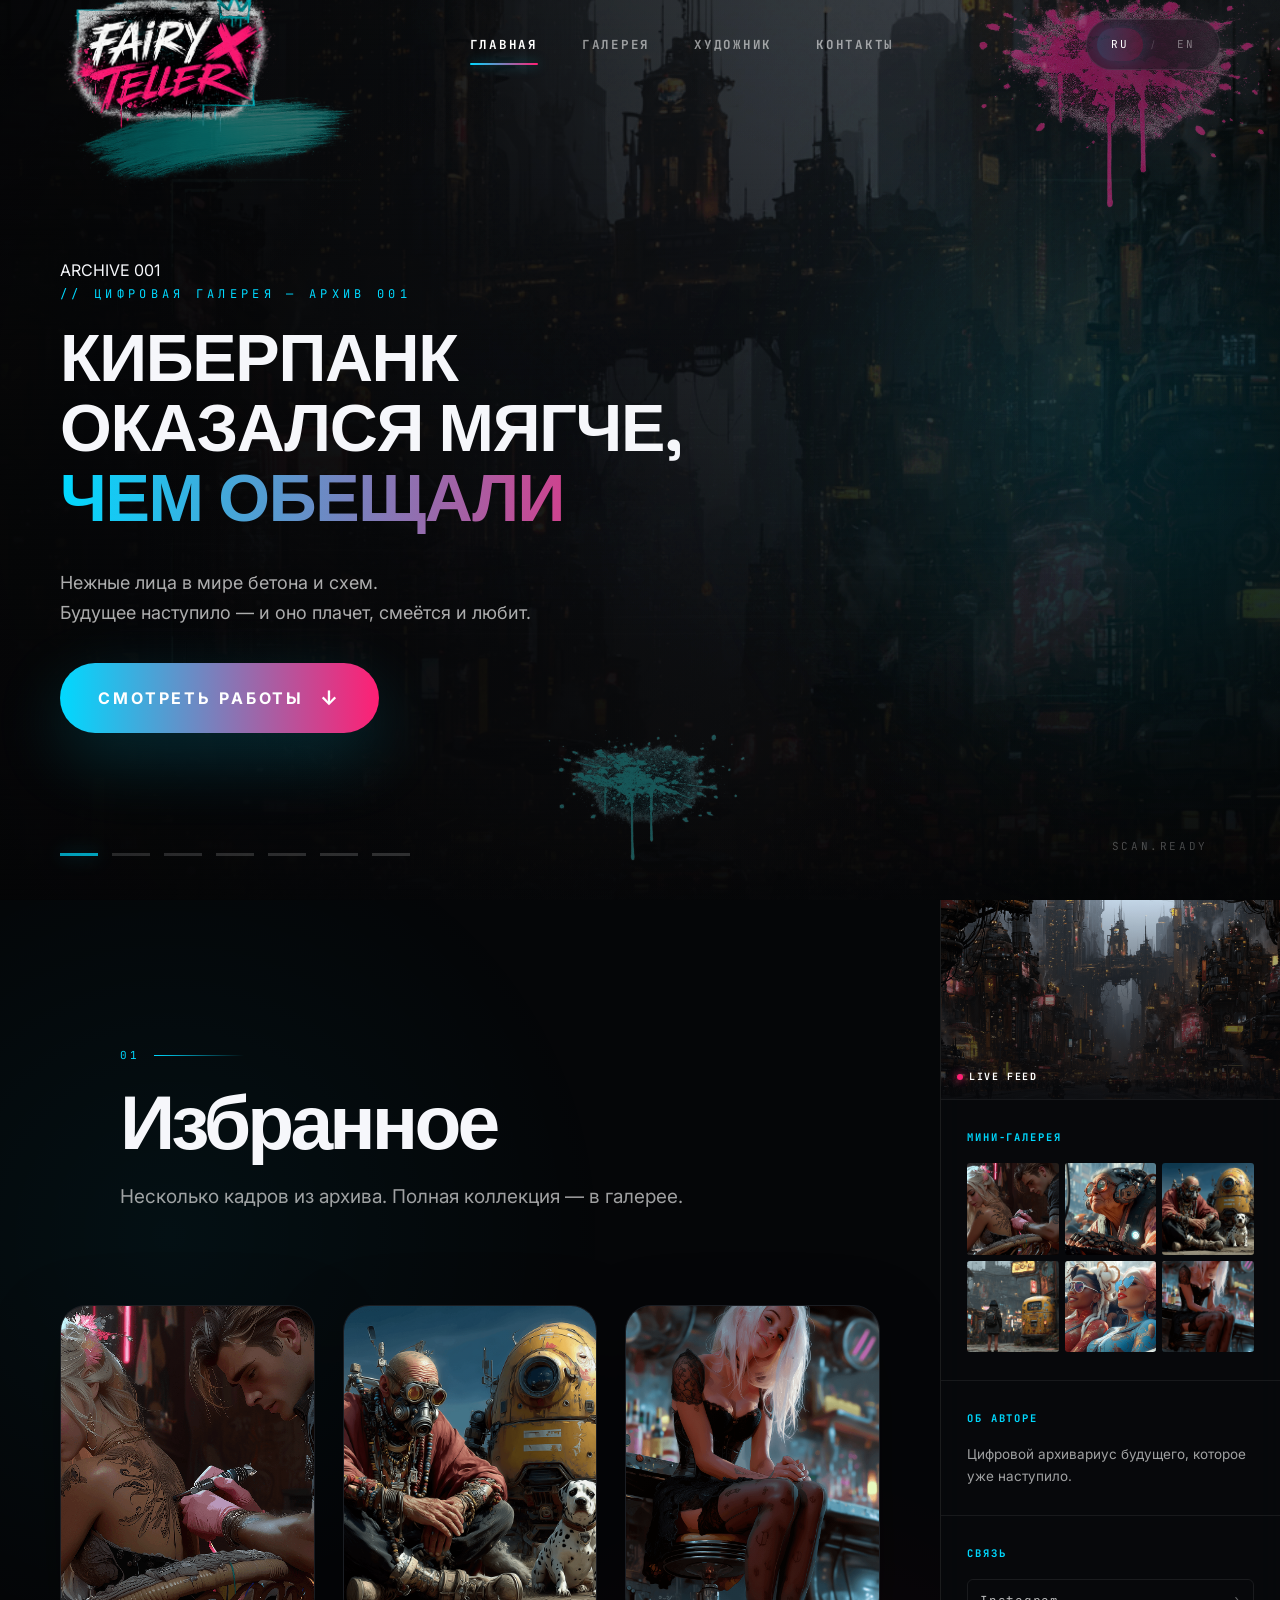
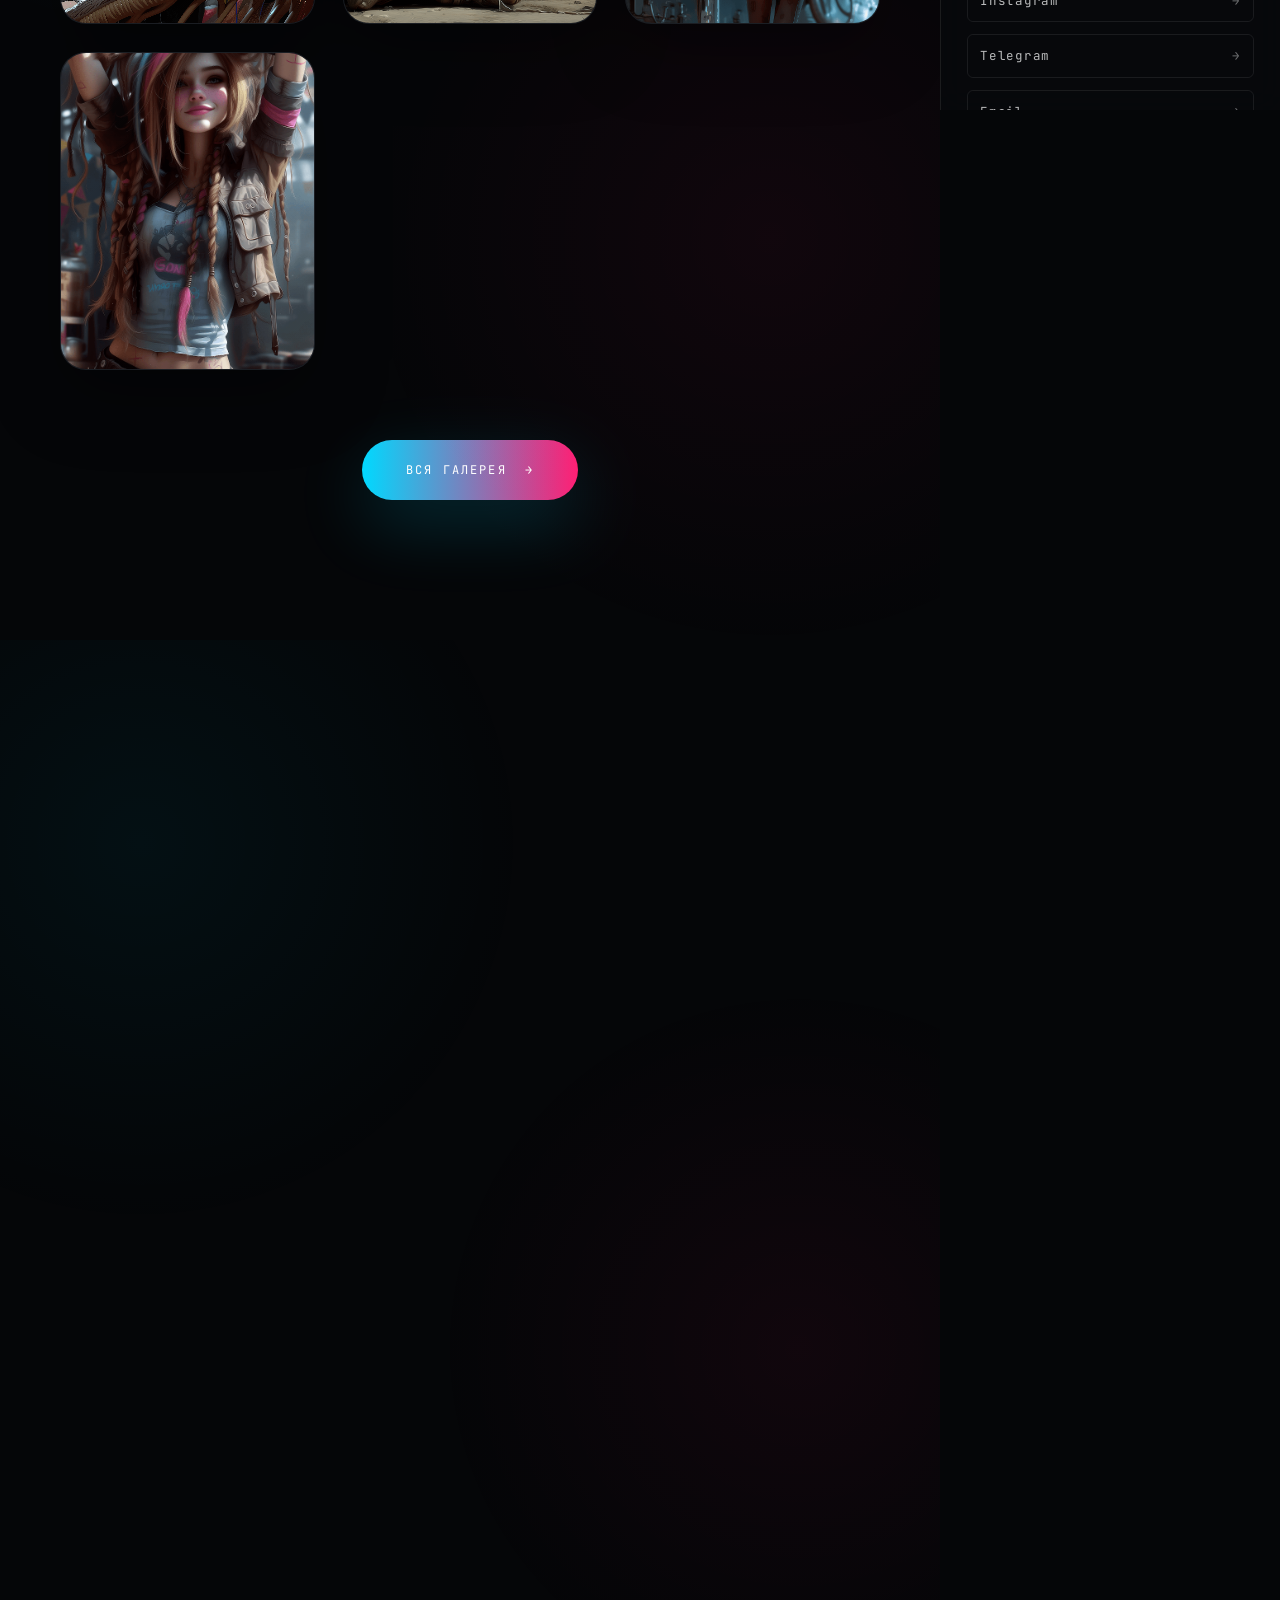
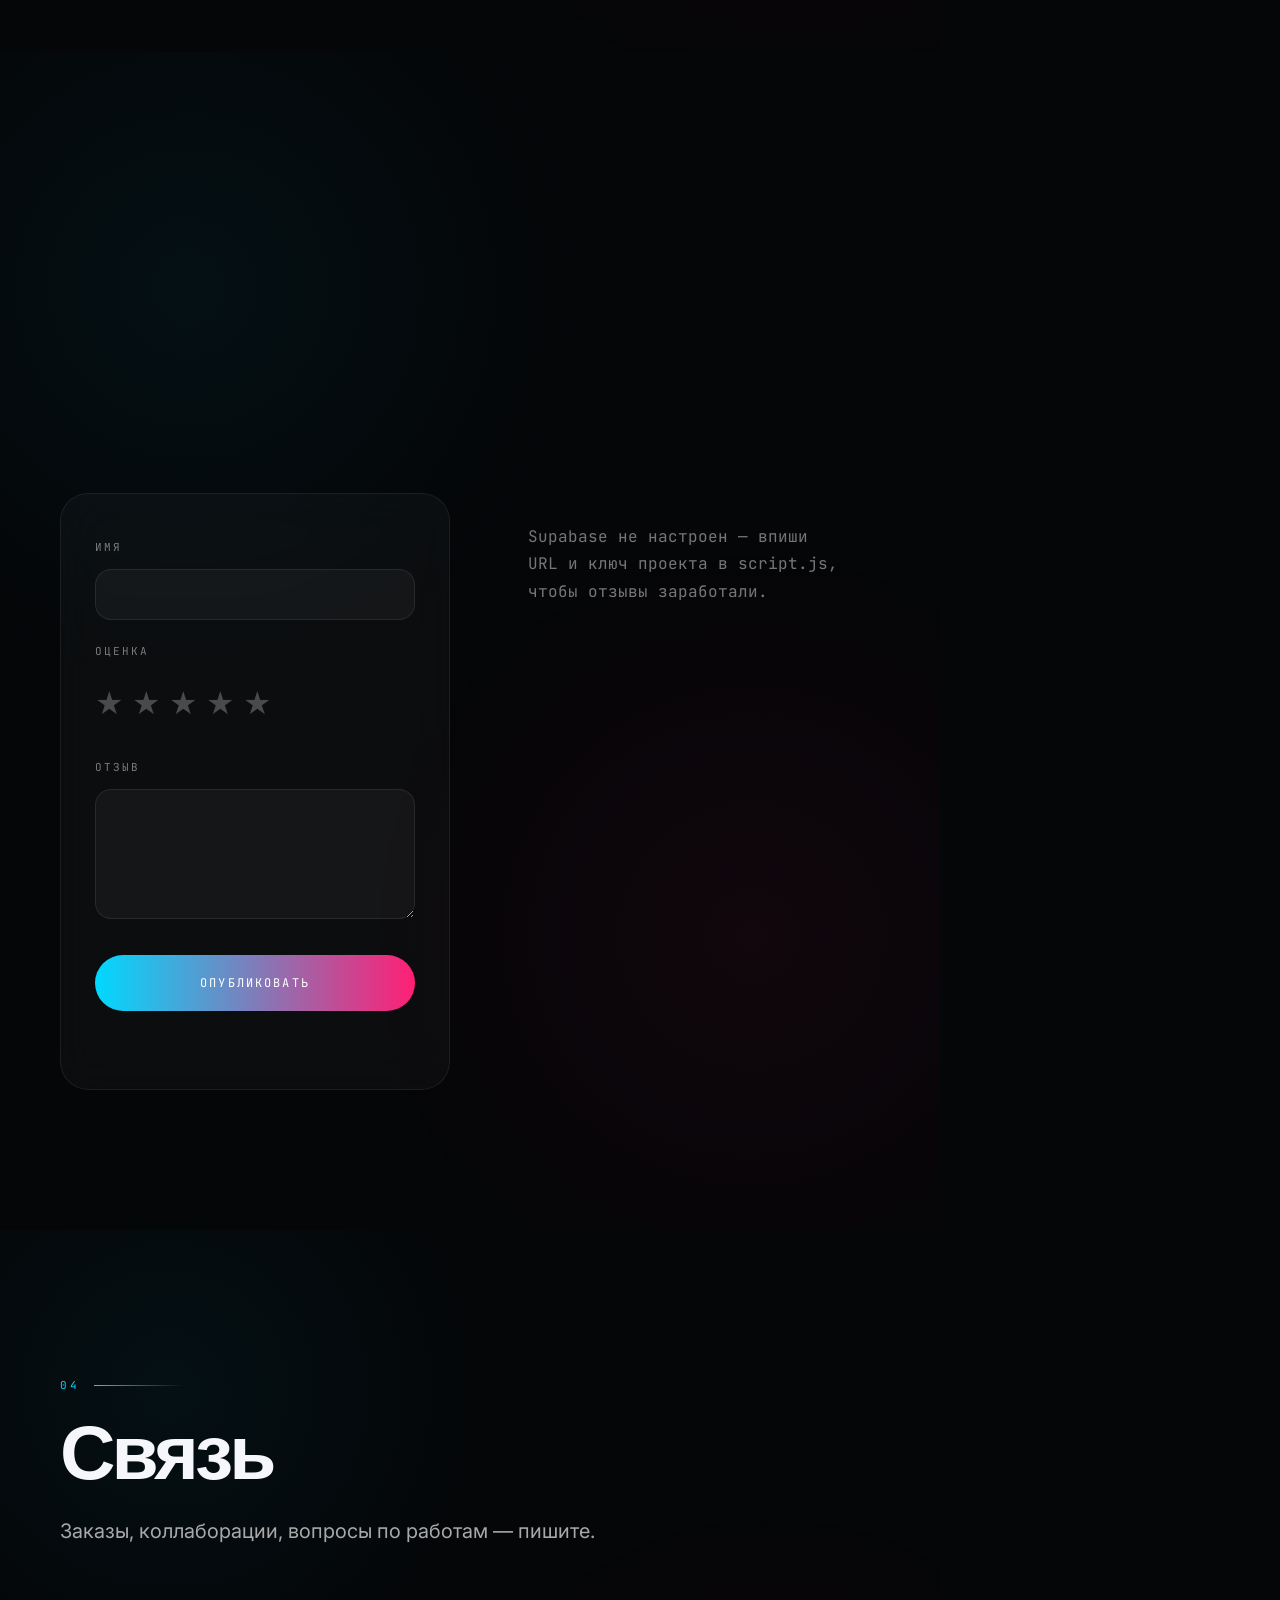
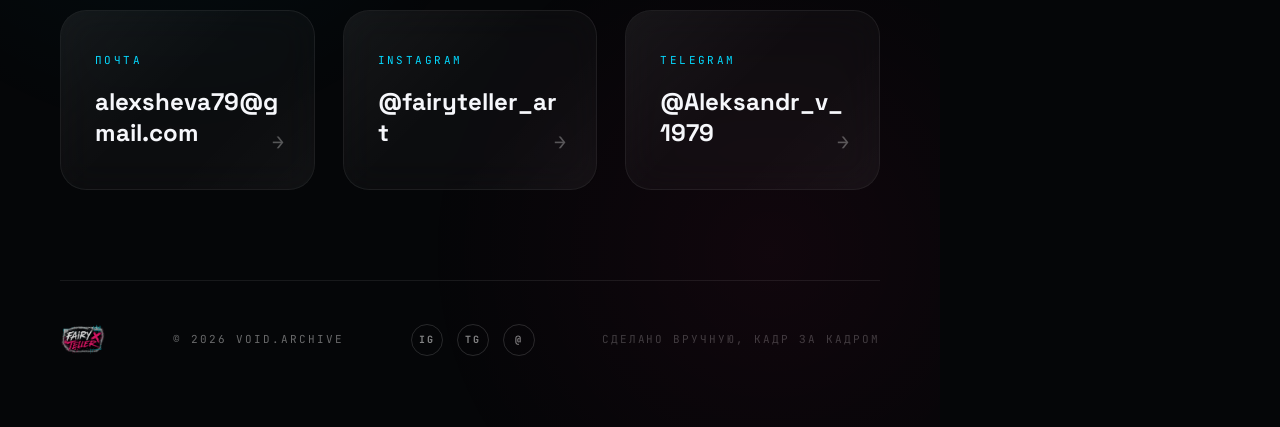
==== commit 07660b98: "Add files via upload" ====
--- a/index.html
+++ b/index.html
@@ -34,7 +34,6 @@
 
 <!-- HERO -->
 <section class="hero" id="top">
-  <div class="hero__photobg" style="background-image:url('assets/backgrounds/hero-bg.webp')"></div>
   <div class="hero__bg" id="heroBg"></div>
   <div class="hero__grid"></div>
 
@@ -64,13 +63,6 @@
   </div>
   <div class="hero__dots" id="heroDots"></div>
   <div class="hero__tag">SCAN.READY</div>
-  <div class="hero__status">
-
-<span></span>
-
-LIVE SYSTEM
-
-</div>
 </section>
 
 <div class="page-layout">
@@ -104,14 +96,14 @@
       <img class="about__photo" id="aboutPhoto" src="images/artist.png" alt="Портрет художника" onerror="this.style.display='none'; document.getElementById('aboutPlaceholder').style.display='flex';">
       <div class="about__placeholder" id="aboutPlaceholder">PORTRAIT.IMG</div>
       <img class="about__deco about__deco--corners" src="assets/overlays/corner-lines.png" alt="" aria-hidden="true">
-      <img class="about__deco about__deco--crown" src="assets/overlays/crown-graffiti.png" alt="" aria-hidden="true">
-      <img class="about__deco about__deco--smile" src="assets/overlays/smile-graffiti.png" alt="" aria-hidden="true">
     </div>
   </div>
   <div class="about__content">
   <div class="section-head__line"></div>
     <span class="section-head__num">02</span>
     <img class="about__deco about__deco--brush" src="assets/overlays/brush-stroke-pink.png" alt="" aria-hidden="true">
+    <img class="about__deco about__deco--crown" src="assets/overlays/crown-graffiti.png" alt="" aria-hidden="true">
+    <img class="about__deco about__deco--smile" src="assets/overlays/smile-graffiti.png" alt="" aria-hidden="true">
     <h2 class="section-head__title" data-i18n="about.title">Художник</h2>
     <p class="about__text" data-i18n="about.text1">
       Я работаю на границе фотореализма и цифрового сна — там, где свет от вывесок смешивается с дождём,
--- a/style.css
+++ b/style.css
@@ -74,6 +74,8 @@
 
 line-height:1.7;
 
+position:relative;
+
 }
 
 img{
@@ -116,22 +118,37 @@
 
 z-index:-20;
 
-background:
-
-radial-gradient(circle at 15% 20%,
-rgba(0,217,255,.05),
-transparent 32%),
-
-radial-gradient(circle at 85% 70%,
-rgba(255,31,116,.06),
-transparent 34%),
-
-linear-gradient(
-180deg,
-#040506,
-#07090d 50%,
-#050608
-);
+background-image:
+
+radial-gradient(circle at 15% 20%, rgba(0,217,255,.05), transparent 32%),
+
+radial-gradient(circle at 85% 70%, rgba(255,31,116,.06), transparent 34%),
+
+url('assets/backgrounds/hero-bg.webp');
+
+background-size:auto, auto, cover;
+
+background-position:center, center, center;
+
+background-repeat:no-repeat, no-repeat, no-repeat;
+
+opacity:.5;
+
+filter:saturate(1.05) contrast(1.05);
+
+}
+
+body::after{
+
+content:"";
+
+position:fixed;
+
+inset:0;
+
+z-index:-19;
+
+background:rgba(5,6,8,.55);
 
 }
 
@@ -223,7 +240,10 @@
 .site-header__logo{
   display:flex;
   align-items:center;
-  height:84px;
+  height:160px;
+  margin-top:35px;
+  position:relative;
+  z-index:5;
 }
 
 .site-header__logo img{
@@ -1007,7 +1027,7 @@
 
 overflow:hidden;
 
-background:#050608;
+background:rgba(5,6,8,.35);
 
 isolation:isolate;
 
@@ -1016,40 +1036,7 @@
 
 
 /* ---------- background ---------- */
-
-.hero__photobg{
-
-position:absolute;
-
-inset:-4%;
-
-background-size:cover;
-
-background-position:center;
-
-z-index:-8;
-
-opacity:0;
-
-filter:saturate(1.05) contrast(1.05);
-
-animation:
-
-heroPhotoBgIn 1s ease-out forwards,
-
-heroParallaxBg 22s ease-in-out infinite alternate;
-
-animation-delay:0s, 1s;
-
-}
-
-@keyframes heroPhotoBgIn{
-
-from{ opacity:0; }
-
-to{ opacity:.55; }
-
-}
+/* Фон города теперь глобальный (body::before) — здесь больше не нужен отдельный слой */
 
 @keyframes heroParallaxBg{
 
@@ -1212,7 +1199,7 @@
 
 @media (prefers-reduced-motion: reduce){
 
-.hero__photobg, .hero__overlay--glitch, .hero__overlay--splash-pink, .hero__overlay--splash-cyan{
+.hero__overlay--glitch, .hero__overlay--splash-pink, .hero__overlay--splash-cyan{
   animation:none;
 }
 
@@ -1242,7 +1229,7 @@
 
 .hero__slide.active{
 
-opacity:1;
+opacity:.5;
 
 transform:scale(1.16);
 
@@ -2565,29 +2552,33 @@
 
 .about__deco--crown{
 
-top:-46px;
-
-right:-30px;
-
-width:120px;
+top:-58px;
+
+right:10px;
+
+width:84px;
 
 transform:rotate(8deg);
 
-filter:drop-shadow(0 0 14px rgba(15,224,207,.35));
+filter:drop-shadow(0 0 14px rgba(15,224,207,.4));
+
+z-index:7;
 
 }
 
 .about__deco--smile{
 
-bottom:-34px;
-
-left:-36px;
-
-width:96px;
+top:-30px;
+
+left:206px;
+
+width:64px;
 
 transform:rotate(-6deg);
 
-filter:drop-shadow(0 0 14px rgba(255,31,116,.3));
+filter:drop-shadow(0 0 14px rgba(255,31,116,.35));
+
+z-index:7;
 
 }
 
@@ -2611,8 +2602,8 @@
 
 @media (max-width:900px){
 
-.about__deco--crown{ width:80px; top:-28px; right:-14px; }
-.about__deco--smile{ width:64px; bottom:-20px; left:-16px; }
+.about__deco--crown{ width:60px; top:-42px; right:0; }
+.about__deco--smile{ width:46px; top:-22px; left:150px; }
 .about__deco--brush{ width:140px; left:-16px; }
 .about__deco--corners{ inset:-8px; width:calc(100% + 16px); height:calc(100% + 16px); }
 
